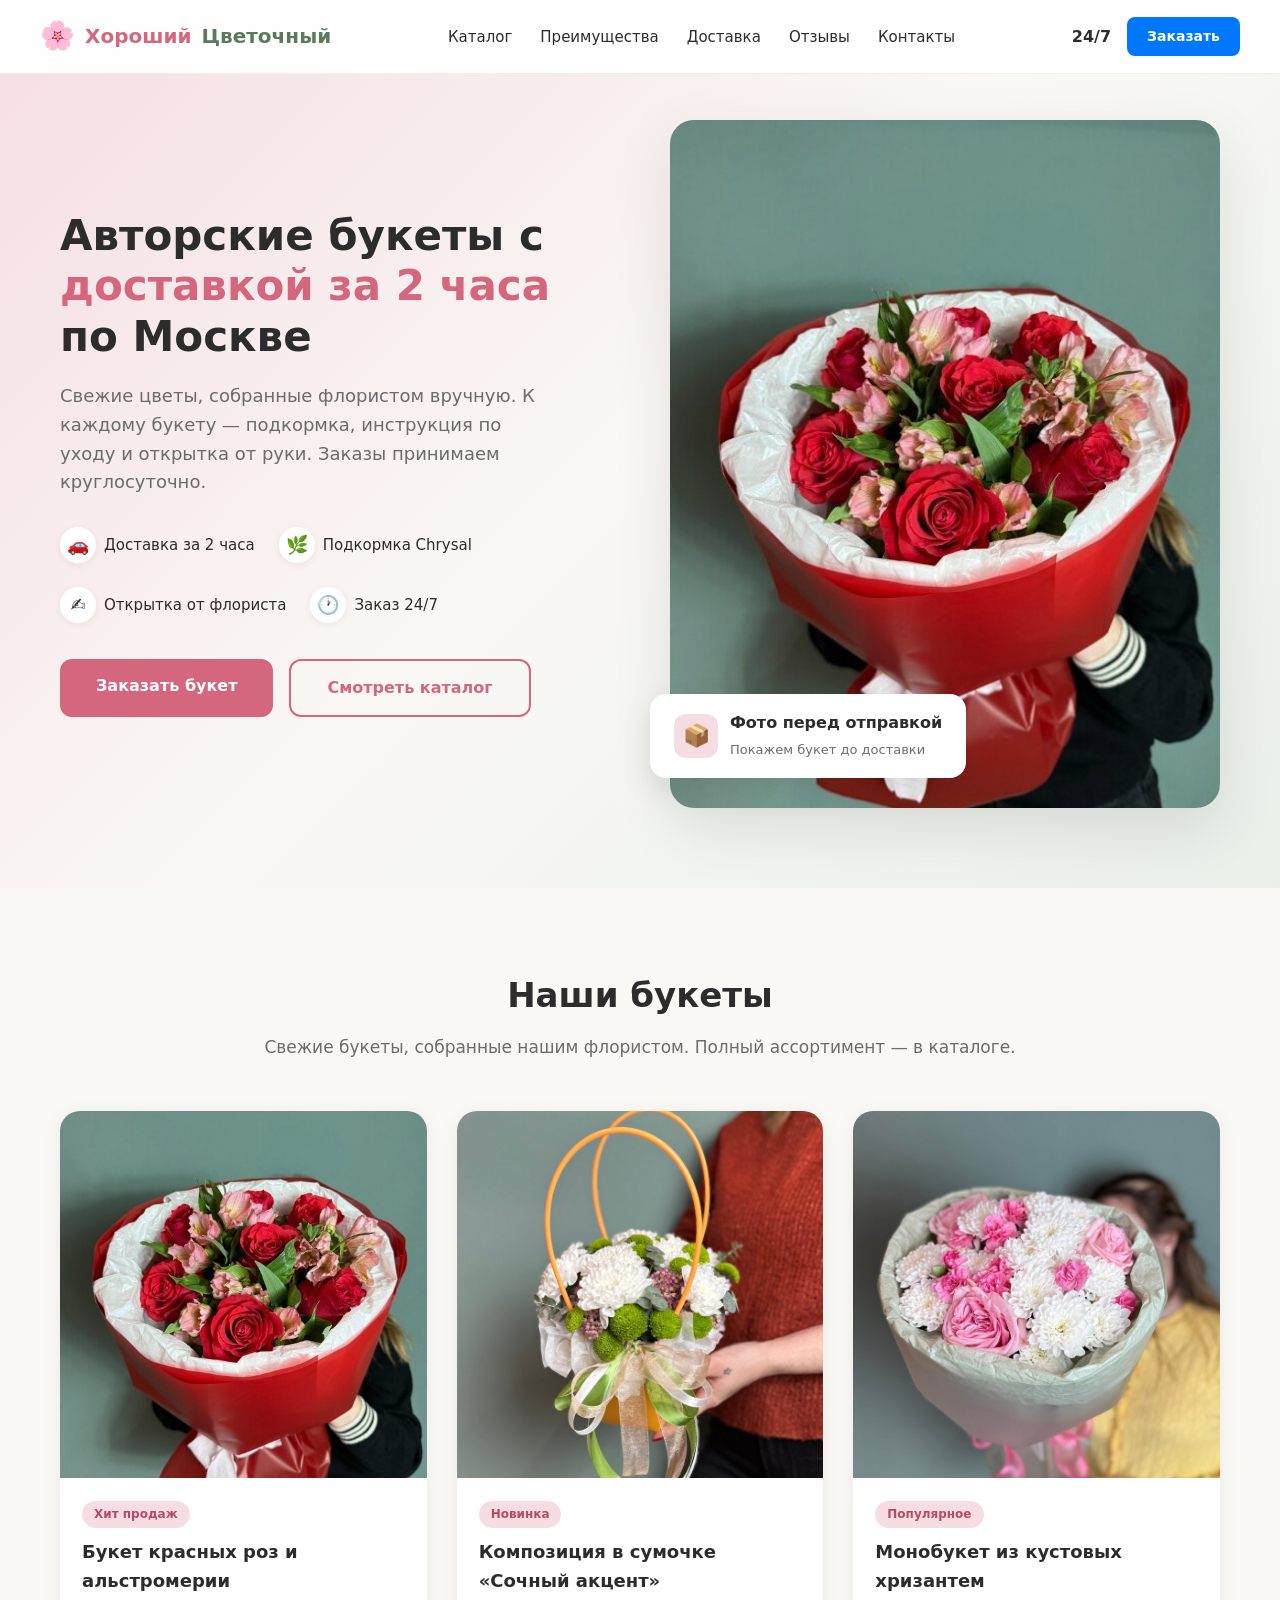
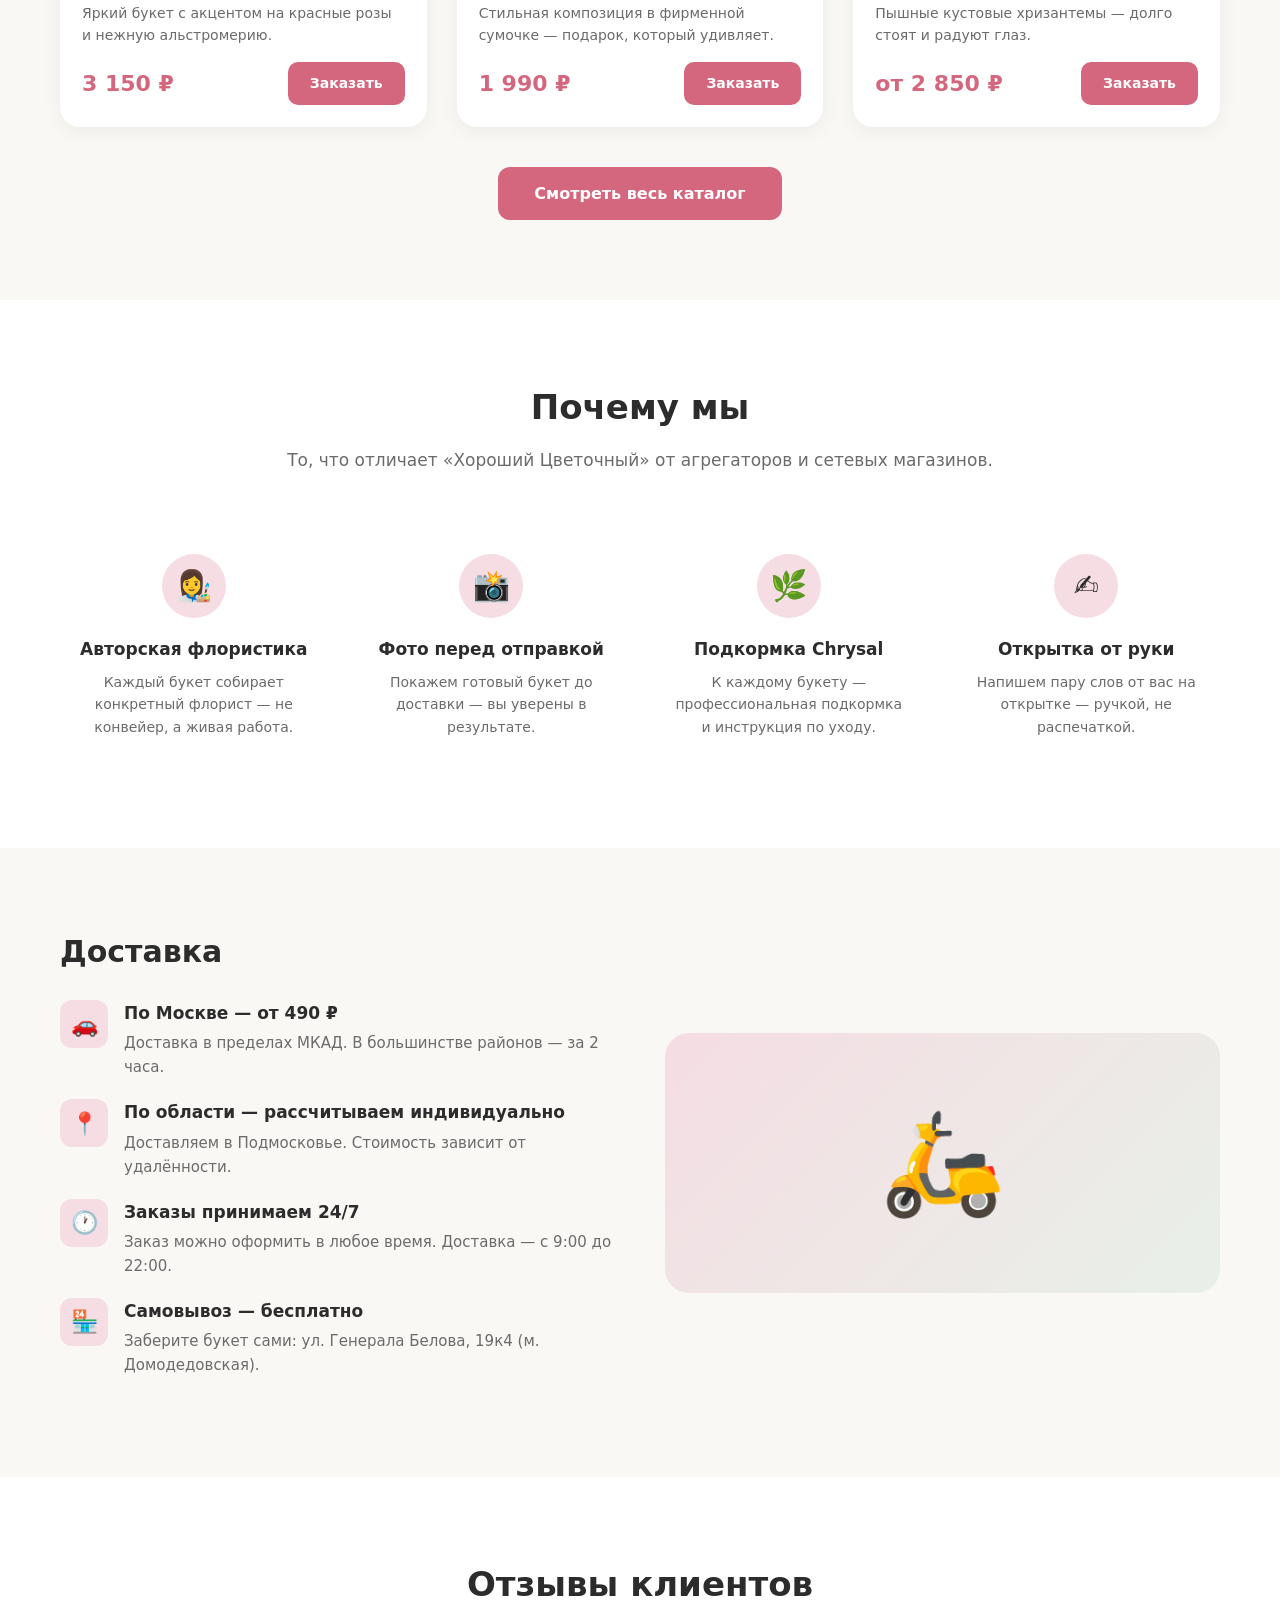
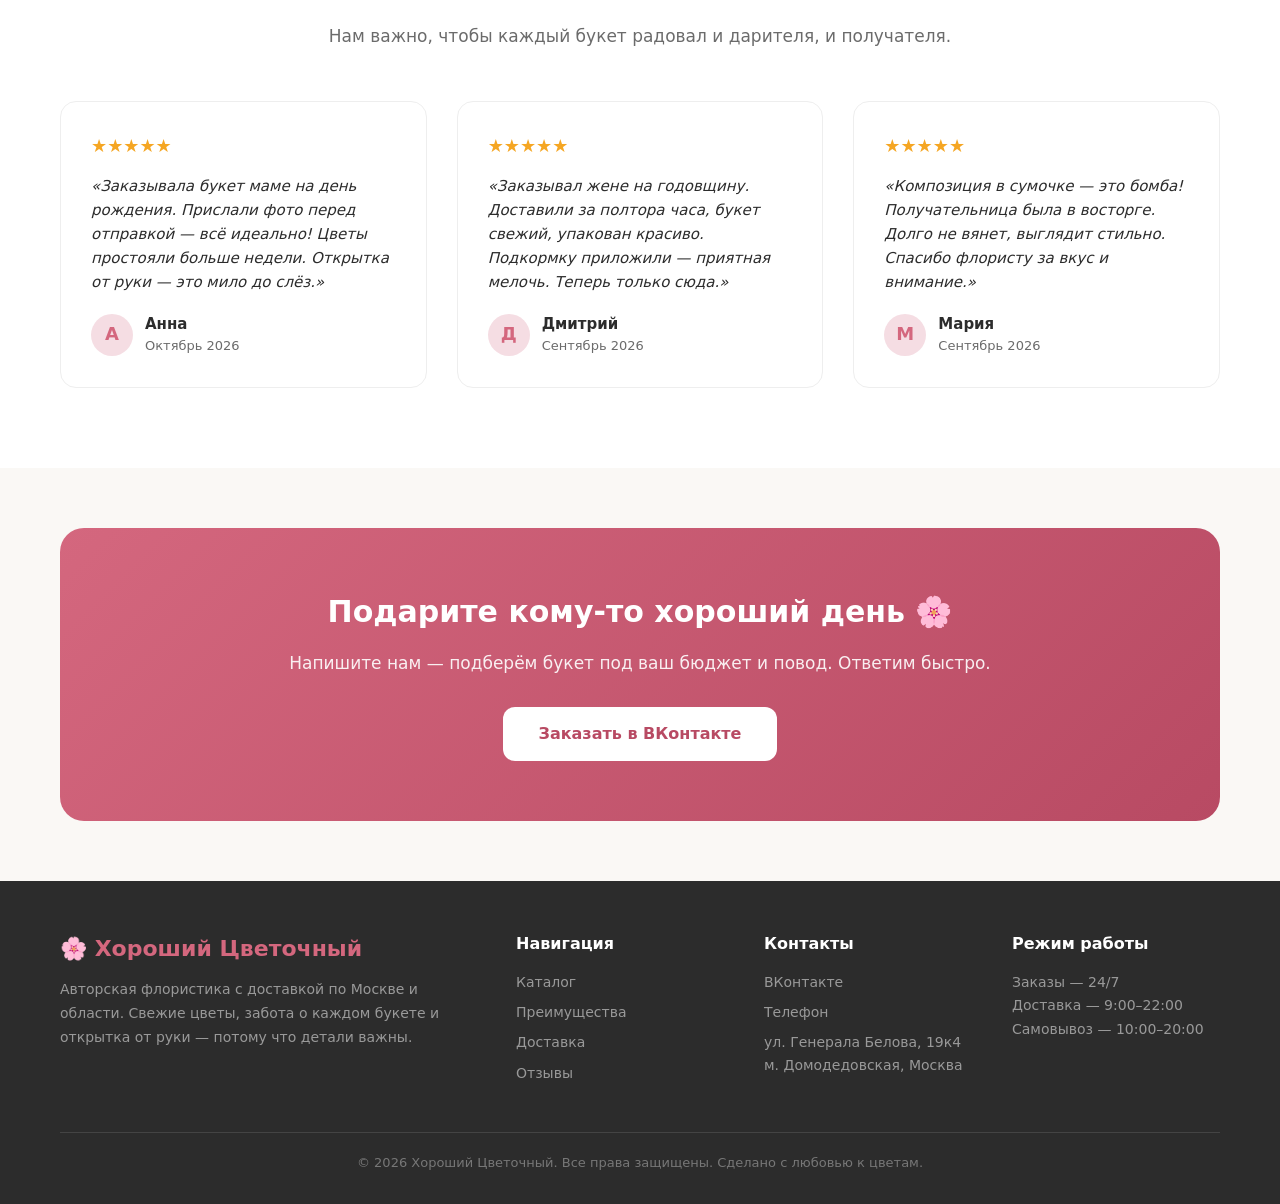
==== index.html @ 70727edd "Add files via upload" ====
<!DOCTYPE html>
<html lang="ru">
<head>
    <meta charset="UTF-8">
    <meta name="viewport" content="width=device-width, initial-scale=1.0">
    <title>Хороший Цветочный — доставка цветов по Москве</title>
    <meta name="description" content="Авторские букеты с доставкой за 2 часа по Москве. Свежие цветы, подкормка к каждому букету, открытка от флориста. Заказ 24/7.">
    <style>

        /* ===== RESET & BASE ===== */
        * { margin: 0; padding: 0; box-sizing: border-box; }
        html { scroll-behavior: smooth; }
        body {
            font-family: 'Segoe UI', system-ui, -apple-system, sans-serif;
            color: #2c2c2c;
            line-height: 1.6;
            background: #faf8f5;
        }
        img { max-width: 100%; display: block; }
        a { text-decoration: none; color: inherit; }
        ul { list-style: none; }

        /* ===== COLORS ===== */
        :root {
            --pink: #d4677e;
            --pink-dark: #b84a63;
            --pink-light: #f5dde3;
            --green: #5a7a5a;
            --cream: #faf8f5;
            --dark: #2c2c2c;
            --gray: #6b6b6b;
        }

        /* ===== CONTAINER ===== */
        .container {
            max-width: 1200px;
            margin: 0 auto;
            padding: 0 20px;
        }

        /* ===== HEADER ===== */
        header {
            position: fixed;
            top: 0; left: 0; right: 0;
            background: rgba(255,255,255,0.95);
            backdrop-filter: blur(10px);
            z-index: 100;
            border-bottom: 1px solid #eee;
            transition: box-shadow 0.3s;
        }
        header.scrolled { box-shadow: 0 2px 20px rgba(0,0,0,0.08); }
        .header-inner {
            display: flex;
            align-items: center;
            justify-content: space-between;
            padding: 14px 0;
        }
        .logo {
            display: flex;
            align-items: center;
            gap: 10px;
            font-size: 20px;
            font-weight: 700;
            color: var(--pink);
        }
        .logo span { color: var(--green); }
        .logo-icon { font-size: 28px; }
        nav ul {
            display: flex;
            gap: 28px;
        }
        nav a {
            font-size: 15px;
            color: var(--dark);
            transition: color 0.2s;
            position: relative;
        }
        nav a:hover { color: var(--pink); }
        nav a::after {
            content: '';
            position: absolute;
            bottom: -4px; left: 0;
            width: 0; height: 2px;
            background: var(--pink);
            transition: width 0.3s;
        }
        nav a:hover::after { width: 100%; }
        .header-contact {
            display: flex;
            align-items: center;
            gap: 16px;
        }
        .header-phone {
            font-size: 16px;
            font-weight: 600;
            color: var(--dark);
        }
        .btn-vk {
            background: #0077ff;
            color: #fff !important;
            padding: 8px 20px;
            border-radius: 8px;
            font-size: 14px;
            font-weight: 600;
            transition: background 0.2s;
        }
        .btn-vk:hover { background: #0066dd; }

        .burger {
            display: none;
            flex-direction: column;
            gap: 5px;
            cursor: pointer;
            background: none;
            border: none;
        }
        .burger span {
            width: 26px; height: 3px;
            background: var(--dark);
            border-radius: 3px;
            transition: 0.3s;
        }
        .burger.active span:nth-child(1) { transform: rotate(45deg) translate(6px,6px); }
        .burger.active span:nth-child(2) { opacity: 0; }
        .burger.active span:nth-child(3) { transform: rotate(-45deg) translate(6px,-6px); }

        /* ===== HERO ===== */
        .hero {
            padding: 120px 0 80px;
            background: linear-gradient(135deg, #f5dde3 0%, #faf8f5 50%, #e8f0e8 100%);
            position: relative;
            overflow: hidden;
        }
        .hero-grid {
            display: grid;
            grid-template-columns: 1fr 1fr;
            gap: 60px;
            align-items: center;
        }
        .hero-content h1 {
            font-size: 42px;
            line-height: 1.2;
            margin-bottom: 20px;
            color: var(--dark);
        }
        .hero-content h1 em {
            color: var(--pink);
            font-style: normal;
        }
        .hero-content p {
            font-size: 18px;
            color: var(--gray);
            margin-bottom: 30px;
            max-width: 480px;
        }
        .hero-features {
            display: flex;
            gap: 24px;
            margin-bottom: 36px;
            flex-wrap: wrap;
        }
        .hero-feature {
            display: flex;
            align-items: center;
            gap: 8px;
            font-size: 15px;
            color: var(--dark);
            font-weight: 500;
        }
        .hero-feature-icon {
            width: 36px; height: 36px;
            background: #fff;
            border-radius: 50%;
            display: flex;
            align-items: center;
            justify-content: center;
            font-size: 18px;
            box-shadow: 0 2px 8px rgba(0,0,0,0.06);
        }
        .hero-buttons {
            display: flex;
            gap: 16px;
            flex-wrap: wrap;
        }
        .btn-primary {
            background: var(--pink);
            color: #fff !important;
            padding: 14px 36px;
            border-radius: 12px;
            font-size: 16px;
            font-weight: 600;
            transition: all 0.3s;
            display: inline-block;
            border: none;
            cursor: pointer;
        }
        .btn-primary:hover {
            background: var(--pink-dark);
            transform: translateY(-2px);
            box-shadow: 0 6px 20px rgba(212,103,126,0.35);
        }
        .btn-secondary {
            background: transparent;
            color: var(--pink) !important;
            padding: 14px 36px;
            border-radius: 12px;
            font-size: 16px;
            font-weight: 600;
            border: 2px solid var(--pink);
            transition: all 0.3s;
            display: inline-block;
        }
        .btn-secondary:hover {
            background: var(--pink-light);
        }
        .hero-image {
            position: relative;
        }
        .hero-image-placeholder {
            width: 100%;
            aspect-ratio: 4/5;
            border-radius: 24px;
            background: linear-gradient(135deg, #f5dde3, #e8f0e8);
            display: flex;
            align-items: center;
            justify-content: center;
            font-size: 120px;
            box-shadow: 0 20px 60px rgba(0,0,0,0.1);
        }
        .hero-badge {
            position: absolute;
            bottom: 30px; left: -20px;
            background: #fff;
            padding: 16px 24px;
            border-radius: 16px;
            box-shadow: 0 10px 30px rgba(0,0,0,0.1);
            display: flex;
            align-items: center;
            gap: 12px;
        }
        .hero-badge-icon {
            width: 44px; height: 44px;
            background: var(--pink-light);
            border-radius: 12px;
            display: flex;
            align-items: center;
            justify-content: center;
            font-size: 22px;
        }
        .hero-badge-text strong {
            display: block;
            font-size: 16px;
            color: var(--dark);
        }
        .hero-badge-text span {
            font-size: 13px;
            color: var(--gray);
        }

        /* ===== SECTION TITLE ===== */
        .section-title {
            text-align: center;
            margin-bottom: 50px;
        }
        .section-title h2 {
            font-size: 34px;
            color: var(--dark);
            margin-bottom: 12px;
        }
        .section-title p {
            font-size: 17px;
            color: var(--gray);
        }

        /* ===== CATALOG ===== */
        .catalog {
            padding: 80px 0;
        }
        .catalog-grid {
            display: grid;
            grid-template-columns: repeat(3, 1fr);
            gap: 30px;
        }
        .product-card {
            background: #fff;
            border-radius: 20px;
            overflow: hidden;
            box-shadow: 0 4px 20px rgba(0,0,0,0.06);
            transition: all 0.3s;
        }
        .product-card:hover {
            transform: translateY(-6px);
            box-shadow: 0 12px 40px rgba(0,0,0,0.12);
        }
        .product-image {
            width: 100%;
            aspect-ratio: 1/1;
            background: linear-gradient(135deg, #f5dde3, #e8f0e8);
            display: flex;
            align-items: center;
            justify-content: center;
            font-size: 70px;
        }
        .product-info {
            padding: 22px;
        }
        .product-tag {
            display: inline-block;
            background: var(--pink-light);
            color: var(--pink-dark);
            font-size: 12px;
            font-weight: 600;
            padding: 4px 12px;
            border-radius: 20px;
            margin-bottom: 10px;
        }
        .product-name {
            font-size: 18px;
            font-weight: 600;
            margin-bottom: 6px;
            color: var(--dark);
        }
        .product-desc {
            font-size: 14px;
            color: var(--gray);
            margin-bottom: 16px;
        }
        .product-bottom {
            display: flex;
            align-items: center;
            justify-content: space-between;
        }
        .product-price {
            font-size: 22px;
            font-weight: 700;
            color: var(--pink);
        }
        .product-btn {
            background: var(--pink);
            color: #fff !important;
            padding: 10px 22px;
            border-radius: 10px;
            font-size: 14px;
            font-weight: 600;
            transition: background 0.2s;
        }
        .product-btn:hover { background: var(--pink-dark); }

        /* ===== ADVANTAGES ===== */
        .advantages {
            padding: 80px 0;
            background: #fff;
        }
        .adv-grid {
            display: grid;
            grid-template-columns: repeat(4, 1fr);
            gap: 30px;
        }
        .adv-card {
            text-align: center;
            padding: 30px 20px;
        }
        .adv-icon {
            width: 64px; height: 64px;
            margin: 0 auto 18px;
            background: var(--pink-light);
            border-radius: 50%;
            display: flex;
            align-items: center;
            justify-content: center;
            font-size: 30px;
        }
        .adv-card h3 {
            font-size: 17px;
            margin-bottom: 8px;
            color: var(--dark);
        }
        .adv-card p {
            font-size: 14px;
            color: var(--gray);
        }

        /* ===== DELIVERY ===== */
        .delivery {
            padding: 80px 0;
        }
        .delivery-grid {
            display: grid;
            grid-template-columns: 1fr 1fr;
            gap: 50px;
            align-items: center;
        }
        .delivery-info h2 {
            font-size: 30px;
            margin-bottom: 24px;
            color: var(--dark);
        }
        .delivery-item {
            display: flex;
            align-items: flex-start;
            gap: 16px;
            margin-bottom: 20px;
        }
        .delivery-item-icon {
            min-width: 48px; height: 48px;
            background: var(--pink-light);
            border-radius: 12px;
            display: flex;
            align-items: center;
            justify-content: center;
            font-size: 22px;
        }
        .delivery-item h4 {
            font-size: 17px;
            color: var(--dark);
            margin-bottom: 4px;
        }
        .delivery-item p {
            font-size: 15px;
            color: var(--gray);
        }
        .delivery-visual {
            background: linear-gradient(135deg, #f5dde3, #e8f0e8);
            border-radius: 24px;
            padding: 50px;
            text-align: center;
            font-size: 100px;
        }

        /* ===== REVIEWS ===== */
        .reviews {
            padding: 80px 0;
            background: #fff;
        }
        .reviews-grid {
            display: grid;
            grid-template-columns: repeat(3, 1fr);
            gap: 30px;
        }
        .review-card {
            padding: 30px;
            border: 1px solid #eee;
            border-radius: 16px;
        }
        .review-stars {
            color: #f5a623;
            font-size: 18px;
            margin-bottom: 14px;
        }
        .review-text {
            font-size: 15px;
            color: var(--dark);
            margin-bottom: 18px;
            font-style: italic;
        }
        .review-author {
            display: flex;
            align-items: center;
            gap: 12px;
        }
        .review-avatar {
            width: 42px; height: 42px;
            border-radius: 50%;
            background: var(--pink-light);
            display: flex;
            align-items: center;
            justify-content: center;
            font-size: 18px;
            font-weight: 600;
            color: var(--pink);
        }
        .review-name {
            font-size: 15px;
            font-weight: 600;
            color: var(--dark);
        }
        .review-date {
            font-size: 13px;
            color: var(--gray);
        }

        /* ===== CTA ===== */
        .cta {
            padding: 60px 0;
        }
        .cta-box {
            background: linear-gradient(135deg, var(--pink), var(--pink-dark));
            border-radius: 24px;
            padding: 60px 40px;
            text-align: center;
            color: #fff;
        }
        .cta-box h2 {
            font-size: 30px;
            margin-bottom: 14px;
        }
        .cta-box p {
            font-size: 17px;
            opacity: 0.9;
            margin-bottom: 30px;
        }
        .cta-box .btn-primary {
            background: #fff;
            color: var(--pink-dark) !important;
        }
        .cta-box .btn-primary:hover {
            background: #fff;
            opacity: 0.9;
            box-shadow: 0 6px 20px rgba(0,0,0,0.2);
        }

        /* ===== FOOTER ===== */
        footer {
            background: var(--dark);
            color: #ccc;
            padding: 50px 0 30px;
        }
        .footer-grid {
            display: grid;
            grid-template-columns: 2fr 1fr 1fr 1fr;
            gap: 40px;
            margin-bottom: 40px;
        }
        .footer-brand h3 {
            color: var(--pink);
            font-size: 22px;
            margin-bottom: 12px;
        }
        .footer-brand p {
            font-size: 14px;
            line-height: 1.7;
            color: #999;
        }
        .footer-col h4 {
            color: #fff;
            font-size: 16px;
            margin-bottom: 14px;
        }
        .footer-col a {
            display: block;
            font-size: 14px;
            color: #999;
            margin-bottom: 8px;
            transition: color 0.2s;
        }
        .footer-col a:hover { color: var(--pink); }
        .footer-bottom {
            border-top: 1px solid #444;
            padding-top: 20px;
            text-align: center;
            font-size: 13px;
            color: #777;
        }

        /* ===== RESPONSIVE ===== */
        @media (max-width: 900px) {
            nav ul, .header-phone { display: none; }
            .burger { display: flex; }
            .hero-grid { grid-template-columns: 1fr; gap: 40px; }
            .hero-content h1 { font-size: 30px; }
            .catalog-grid { grid-template-columns: repeat(2, 1fr); }
            .adv-grid { grid-template-columns: repeat(2, 1fr); }
            .delivery-grid { grid-template-columns: 1fr; }
            .reviews-grid { grid-template-columns: 1fr; }
            .footer-grid { grid-template-columns: 1fr 1fr; }
        }
        @media (max-width: 600px) {
            .hero { padding: 100px 0 60px; }
            .hero-content h1 { font-size: 26px; }
            .catalog-grid { grid-template-columns: 1fr; }
            .adv-grid { grid-template-columns: 1fr; }
            .footer-grid { grid-template-columns: 1fr; }
            .section-title h2 { font-size: 26px; }
            .cta-box { padding: 40px 24px; }
            .cta-box h2 { font-size: 24px; }
            .hero-badge { left: 0; bottom: 10px; padding: 12px 16px; }
        }
    
        /* ===== PRODUCT IMAGE WITH REAL PHOTO ===== */
        .product-image img {
            width: 100%;
            height: 100%;
            object-fit: cover;
            display: block;
        }
        .product-image {
            aspect-ratio: 1/1;
            overflow: hidden;
        }

        /* ===== CART & FORM STYLES (for catalog page) ===== */
        .cart-section {
            padding: 60px 0;
            background: #fff;
        }
        .cart-section h2 {
            font-size: 28px;
            margin-bottom: 24px;
            color: var(--dark);
        }
        .cart-item {
            display: flex;
            justify-content: space-between;
            align-items: center;
            padding: 14px 0;
            border-bottom: 1px solid #eee;
        }
        .cart-item-name { font-weight: 500; }
        .cart-item-price { color: var(--pink); font-weight: 600; }
        .remove-btn {
            background: none;
            border: none;
            color: #e74c3c;
            cursor: pointer;
            font-size: 20px;
            padding: 4px 10px;
            border-radius: 6px;
            transition: background 0.2s;
        }
        .remove-btn:hover { background: #fce4e4; }
        .cart-total {
            text-align: right;
            font-size: 20px;
            font-weight: 700;
            color: var(--dark);
            margin: 20px 0;
            padding: 16px;
            background: var(--cream);
            border-radius: 12px;
        }
        .order-form {
            max-width: 500px;
            margin-top: 30px;
        }
        .order-form h3 {
            font-size: 22px;
            margin-bottom: 20px;
            color: var(--dark);
        }
        .form-group {
            margin-bottom: 16px;
        }
        .form-group label {
            display: block;
            margin-bottom: 6px;
            font-weight: 500;
            color: var(--dark);
        }
        .form-group input, .form-group textarea {
            width: 100%;
            padding: 14px 16px;
            border: 1px solid #ddd;
            border-radius: 10px;
            font-size: 16px;
            font-family: inherit;
            transition: border-color 0.2s;
        }
        .form-group input:focus, .form-group textarea:focus {
            border-color: var(--pink);
            outline: none;
        }
        .form-submit {
            background: var(--pink);
            color: #fff !important;
            padding: 16px 40px;
            border-radius: 12px;
            font-size: 16px;
            font-weight: 600;
            border: none;
            cursor: pointer;
            transition: all 0.3s;
            width: 100%;
        }
        .form-submit:hover {
            background: var(--pink-dark);
            transform: translateY(-2px);
            box-shadow: 0 6px 20px rgba(212,103,126,0.35);
        }
        .form-submit:disabled {
            background: #ccc;
            cursor: not-allowed;
            transform: none;
            box-shadow: none;
        }
        .cart-empty {
            color: var(--gray);
            font-size: 16px;
            padding: 20px 0;
        }

    </style>
</head>
<body>

<!-- HEADER -->
<header id="header">
    <div class="container header-inner">
        <a href="index.html" class="logo">
            <span class="logo-icon">🌸</span>
            Хороший <span>Цветочный</span>
        </a>
        <nav>
            <ul>
                <li><a href="catalog.html">Каталог</a></li>
                <li><a href="index.html#advantages">Преимущества</a></li>
                <li><a href="index.html#delivery">Доставка</a></li>
                <li><a href="index.html#reviews">Отзывы</a></li>
                <li><a href="index.html#contacts">Контакты</a></li>
            </ul>
        </nav>
        <div class="header-contact">
            <a href="tel:+70000000000" class="header-phone">24/7</a>
            <a href="https://vk.ru/khoroshiy_svetochniy" target="_blank" class="btn-vk">Заказать</a>
            <button class="burger" id="burger">
                <span></span><span></span><span></span>
            </button>
        </div>
    </div>
</header>

<!-- HERO -->
<section class="hero">
    <div class="container hero-grid">
        <div class="hero-content">
            <h1>Авторские букеты с <em>доставкой за 2 часа</em> по Москве</h1>
            <p>Свежие цветы, собранные флористом вручную. К каждому букету — подкормка, инструкция по уходу и открытка от руки. Заказы принимаем круглосуточно.</p>
            <div class="hero-features">
                <div class="hero-feature">
                    <div class="hero-feature-icon">🚗</div>
                    Доставка за 2 часа
                </div>
                <div class="hero-feature">
                    <div class="hero-feature-icon">🌿</div>
                    Подкормка Chrysal
                </div>
                <div class="hero-feature">
                    <div class="hero-feature-icon">✍️</div>
                    Открытка от флориста
                </div>
                <div class="hero-feature">
                    <div class="hero-feature-icon">🕐</div>
                    Заказ 24/7
                </div>
            </div>
            <div class="hero-buttons">
                <a href="https://vk.ru/khoroshiy_svetochniy" target="_blank" class="btn-primary">Заказать букет</a>
                <a href="catalog.html" class="btn-secondary">Смотреть каталог</a>
            </div>
        </div>
        <div class="hero-image">
            <div class="hero-image-placeholder"><img src="img/bouquet1.jpg" alt="Букет цветов" style="width:100%;height:100%;object-fit:cover;border-radius:24px;"></div>
            <div class="hero-badge">
                <div class="hero-badge-icon">📦</div>
                <div class="hero-badge-text">
                    <strong>Фото перед отправкой</strong>
                    <span>Покажем букет до доставки</span>
                </div>
            </div>
        </div>
    </div>
</section>

<!-- CATALOG PREVIEW -->
<section class="catalog" id="catalog">
    <div class="container">
        <div class="section-title">
            <h2>Наши букеты</h2>
            <p>Свежие букеты, собранные нашим флористом. Полный ассортимент — в каталоге.</p>
        </div>
        <div class="catalog-grid">
            <div class="product-card">
                <div class="product-image"><img src="img/bouquet1.jpg" alt="Букет красных роз и альстромерии" loading="lazy"></div>
                <div class="product-info">
                    <div class="product-tag">Хит продаж</div>
                    <div class="product-name">Букет красных роз и альстромерии</div>
                    <div class="product-desc">Яркий букет с акцентом на красные розы и нежную альстромерию.</div>
                    <div class="product-bottom">
                        <div class="product-price">3 150 ₽</div>
                        <a href="catalog.html" class="product-btn">Заказать</a>
                    </div>
                </div>
            </div>
            <div class="product-card">
                <div class="product-image"><img src="img/bouquet2.jpg" alt="Композиция в сумочке «Сочный акцент»" loading="lazy"></div>
                <div class="product-info">
                    <div class="product-tag">Новинка</div>
                    <div class="product-name">Композиция в сумочке «Сочный акцент»</div>
                    <div class="product-desc">Стильная композиция в фирменной сумочке — подарок, который удивляет.</div>
                    <div class="product-bottom">
                        <div class="product-price">1 990 ₽</div>
                        <a href="catalog.html" class="product-btn">Заказать</a>
                    </div>
                </div>
            </div>
            <div class="product-card">
                <div class="product-image"><img src="img/bouquet5.jpg" alt="Монобукет из кустовых хризантем" loading="lazy"></div>
                <div class="product-info">
                    <div class="product-tag">Популярное</div>
                    <div class="product-name">Монобукет из кустовых хризантем</div>
                    <div class="product-desc">Пышные кустовые хризантемы — долго стоят и радуют глаз.</div>
                    <div class="product-bottom">
                        <div class="product-price">от 2 850 ₽</div>
                        <a href="catalog.html" class="product-btn">Заказать</a>
                    </div>
                </div>
            </div>
        </div>
        <div style="text-align:center;margin-top:40px;">
            <a href="catalog.html" class="btn-primary">Смотреть весь каталог</a>
        </div>
    </div>
</section>

<!-- ADVANTAGES -->
<section class="advantages" id="advantages">
    <div class="container">
        <div class="section-title">
            <h2>Почему мы</h2>
            <p>То, что отличает «Хороший Цветочный» от агрегаторов и сетевых магазинов.</p>
        </div>
        <div class="adv-grid">
            <div class="adv-card">
                <div class="adv-icon">👩‍🎨</div>
                <h3>Авторская флористика</h3>
                <p>Каждый букет собирает конкретный флорист — не конвейер, а живая работа.</p>
            </div>
            <div class="adv-card">
                <div class="adv-icon">📸</div>
                <h3>Фото перед отправкой</h3>
                <p>Покажем готовый букет до доставки — вы уверены в результате.</p>
            </div>
            <div class="adv-card">
                <div class="adv-icon">🌿</div>
                <h3>Подкормка Chrysal</h3>
                <p>К каждому букету — профессиональная подкормка и инструкция по уходу.</p>
            </div>
            <div class="adv-card">
                <div class="adv-icon">✍️</div>
                <h3>Открытка от руки</h3>
                <p>Напишем пару слов от вас на открытке — ручкой, не распечаткой.</p>
            </div>
        </div>
    </div>
</section>

<!-- DELIVERY -->
<section class="delivery" id="delivery">
    <div class="container">
        <div class="delivery-grid">
            <div class="delivery-info">
                <h2>Доставка</h2>
                <div class="delivery-item">
                    <div class="delivery-item-icon">🚗</div>
                    <div>
                        <h4>По Москве — от 490 ₽</h4>
                        <p>Доставка в пределах МКАД. В большинстве районов — за 2 часа.</p>
                    </div>
                </div>
                <div class="delivery-item">
                    <div class="delivery-item-icon">📍</div>
                    <div>
                        <h4>По области — рассчитываем индивидуально</h4>
                        <p>Доставляем в Подмосковье. Стоимость зависит от удалённости.</p>
                    </div>
                </div>
                <div class="delivery-item">
                    <div class="delivery-item-icon">🕐</div>
                    <div>
                        <h4>Заказы принимаем 24/7</h4>
                        <p>Заказ можно оформить в любое время. Доставка — с 9:00 до 22:00.</p>
                    </div>
                </div>
                <div class="delivery-item">
                    <div class="delivery-item-icon">🏪</div>
                    <div>
                        <h4>Самовывоз — бесплатно</h4>
                        <p>Заберите букет сами: ул. Генерала Белова, 19к4 (м. Домодедовская).</p>
                    </div>
                </div>
            </div>
            <div class="delivery-visual">🛵</div>
        </div>
    </div>
</section>

<!-- REVIEWS -->
<section class="reviews" id="reviews">
    <div class="container">
        <div class="section-title">
            <h2>Отзывы клиентов</h2>
            <p>Нам важно, чтобы каждый букет радовал и дарителя, и получателя.</p>
        </div>
        <div class="reviews-grid">
            <div class="review-card">
                <div class="review-stars">★★★★★</div>
                <div class="review-text">«Заказывала букет маме на день рождения. Прислали фото перед отправкой — всё идеально! Цветы простояли больше недели. Открытка от руки — это мило до слёз.»</div>
                <div class="review-author">
                    <div class="review-avatar">А</div>
                    <div>
                        <div class="review-name">Анна</div>
                        <div class="review-date">Октябрь 2026</div>
                    </div>
                </div>
            </div>
            <div class="review-card">
                <div class="review-stars">★★★★★</div>
                <div class="review-text">«Заказывал жене на годовщину. Доставили за полтора часа, букет свежий, упакован красиво. Подкормку приложили — приятная мелочь. Теперь только сюда.»</div>
                <div class="review-author">
                    <div class="review-avatar">Д</div>
                    <div>
                        <div class="review-name">Дмитрий</div>
                        <div class="review-date">Сентябрь 2026</div>
                    </div>
                </div>
            </div>
            <div class="review-card">
                <div class="review-stars">★★★★★</div>
                <div class="review-text">«Композиция в сумочке — это бомба! Получательница была в восторге. Долго не вянет, выглядит стильно. Спасибо флористу за вкус и внимание.»</div>
                <div class="review-author">
                    <div class="review-avatar">М</div>
                    <div>
                        <div class="review-name">Мария</div>
                        <div class="review-date">Сентябрь 2026</div>
                    </div>
                </div>
            </div>
        </div>
    </div>
</section>

<!-- CTA -->
<section class="cta">
    <div class="container">
        <div class="cta-box">
            <h2>Подарите кому-то хороший день 🌸</h2>
            <p>Напишите нам — подберём букет под ваш бюджет и повод. Ответим быстро.</p>
            <a href="https://vk.ru/khoroshiy_svetochniy" target="_blank" class="btn-primary">Заказать в ВКонтакте</a>
        </div>
    </div>
</section>

<!-- FOOTER -->
<footer id="contacts">
    <div class="container">
        <div class="footer-grid">
            <div class="footer-brand">
                <h3>🌸 Хороший Цветочный</h3>
                <p>Авторская флористика с доставкой по Москве и области. Свежие цветы, забота о каждом букете и открытка от руки — потому что детали важны.</p>
            </div>
            <div class="footer-col">
                <h4>Навигация</h4>
                <a href="catalog.html">Каталог</a>
                <a href="#advantages">Преимущества</a>
                <a href="#delivery">Доставка</a>
                <a href="#reviews">Отзывы</a>
            </div>
            <div class="footer-col">
                <h4>Контакты</h4>
                <a href="https://vk.ru/khoroshiy_svetochniy" target="_blank">ВКонтакте</a>
                <a href="tel:+70000000000">Телефон</a>
                <p style="font-size:14px;color:#999;margin-top:8px;">ул. Генерала Белова, 19к4<br>м. Домодедовская, Москва</p>
            </div>
            <div class="footer-col">
                <h4>Режим работы</h4>
                <p style="font-size:14px;color:#999;line-height:1.7;">Заказы — 24/7<br>Доставка — 9:00–22:00<br>Самовывоз — 10:00–20:00</p>
            </div>
        </div>
        <div class="footer-bottom">
            © 2026 Хороший Цветочный. Все права защищены. Сделано с любовью к цветам.
        </div>
    </div>
</footer>

<script>
    const header = document.getElementById('header');
    window.addEventListener('scroll', () => {
        header.classList.toggle('scrolled', window.scrollY > 20);
    });

    const burger = document.getElementById('burger');
    const nav = document.querySelector('nav ul');
    burger.addEventListener('click', () => {
        burger.classList.toggle('active');
        if (nav.style.display === 'flex') {
            nav.style.display = '';
        } else {
            nav.style.display = 'flex';
            nav.style.flexDirection = 'column';
            nav.style.position = 'absolute';
            nav.style.top = '60px';
            nav.style.right = '20px';
            nav.style.background = '#fff';
            nav.style.padding = '20px';
            nav.style.borderRadius = '12px';
            nav.style.boxShadow = '0 10px 40px rgba(0,0,0,0.1)';
        }
    });
    nav.addEventListener('click', (e) => {
        if (e.target.tagName === 'A') {
            burger.classList.remove('active');
            nav.style.display = '';
        }
    });
</script>

</body>
</html>
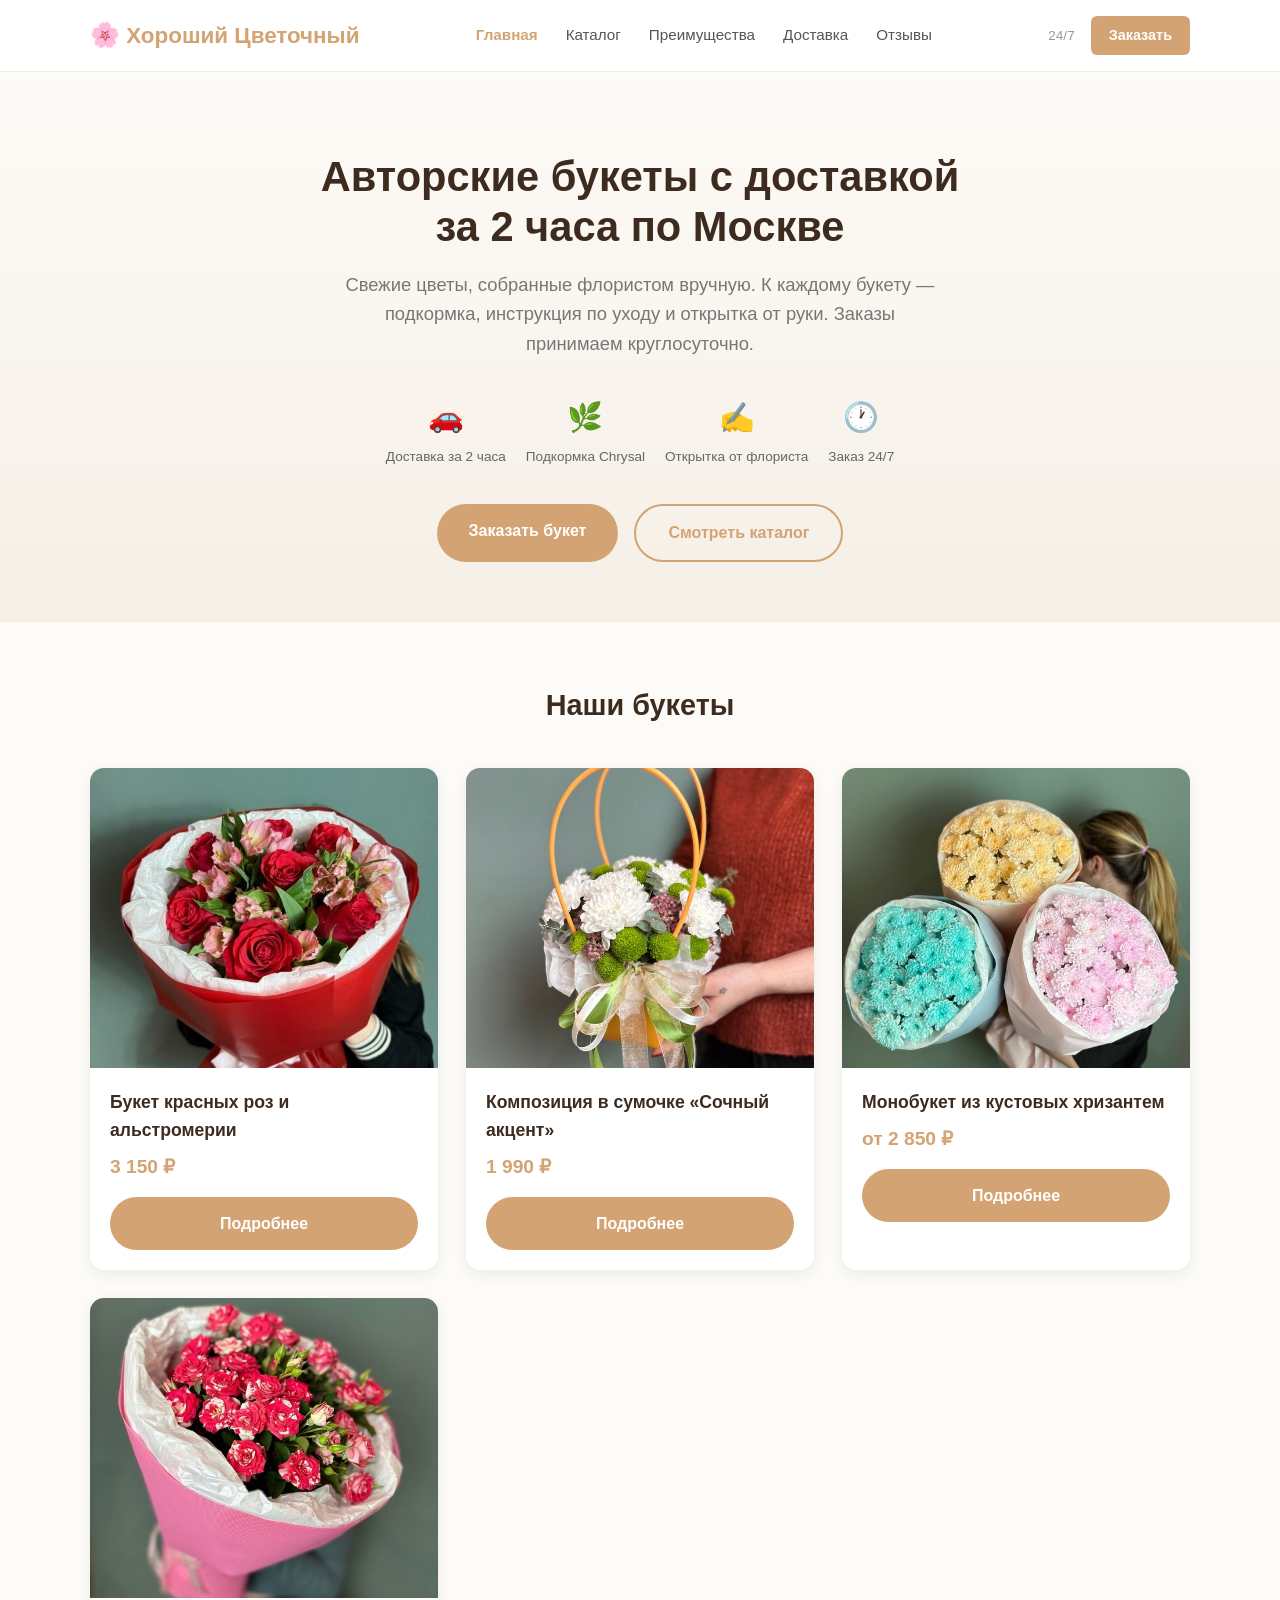
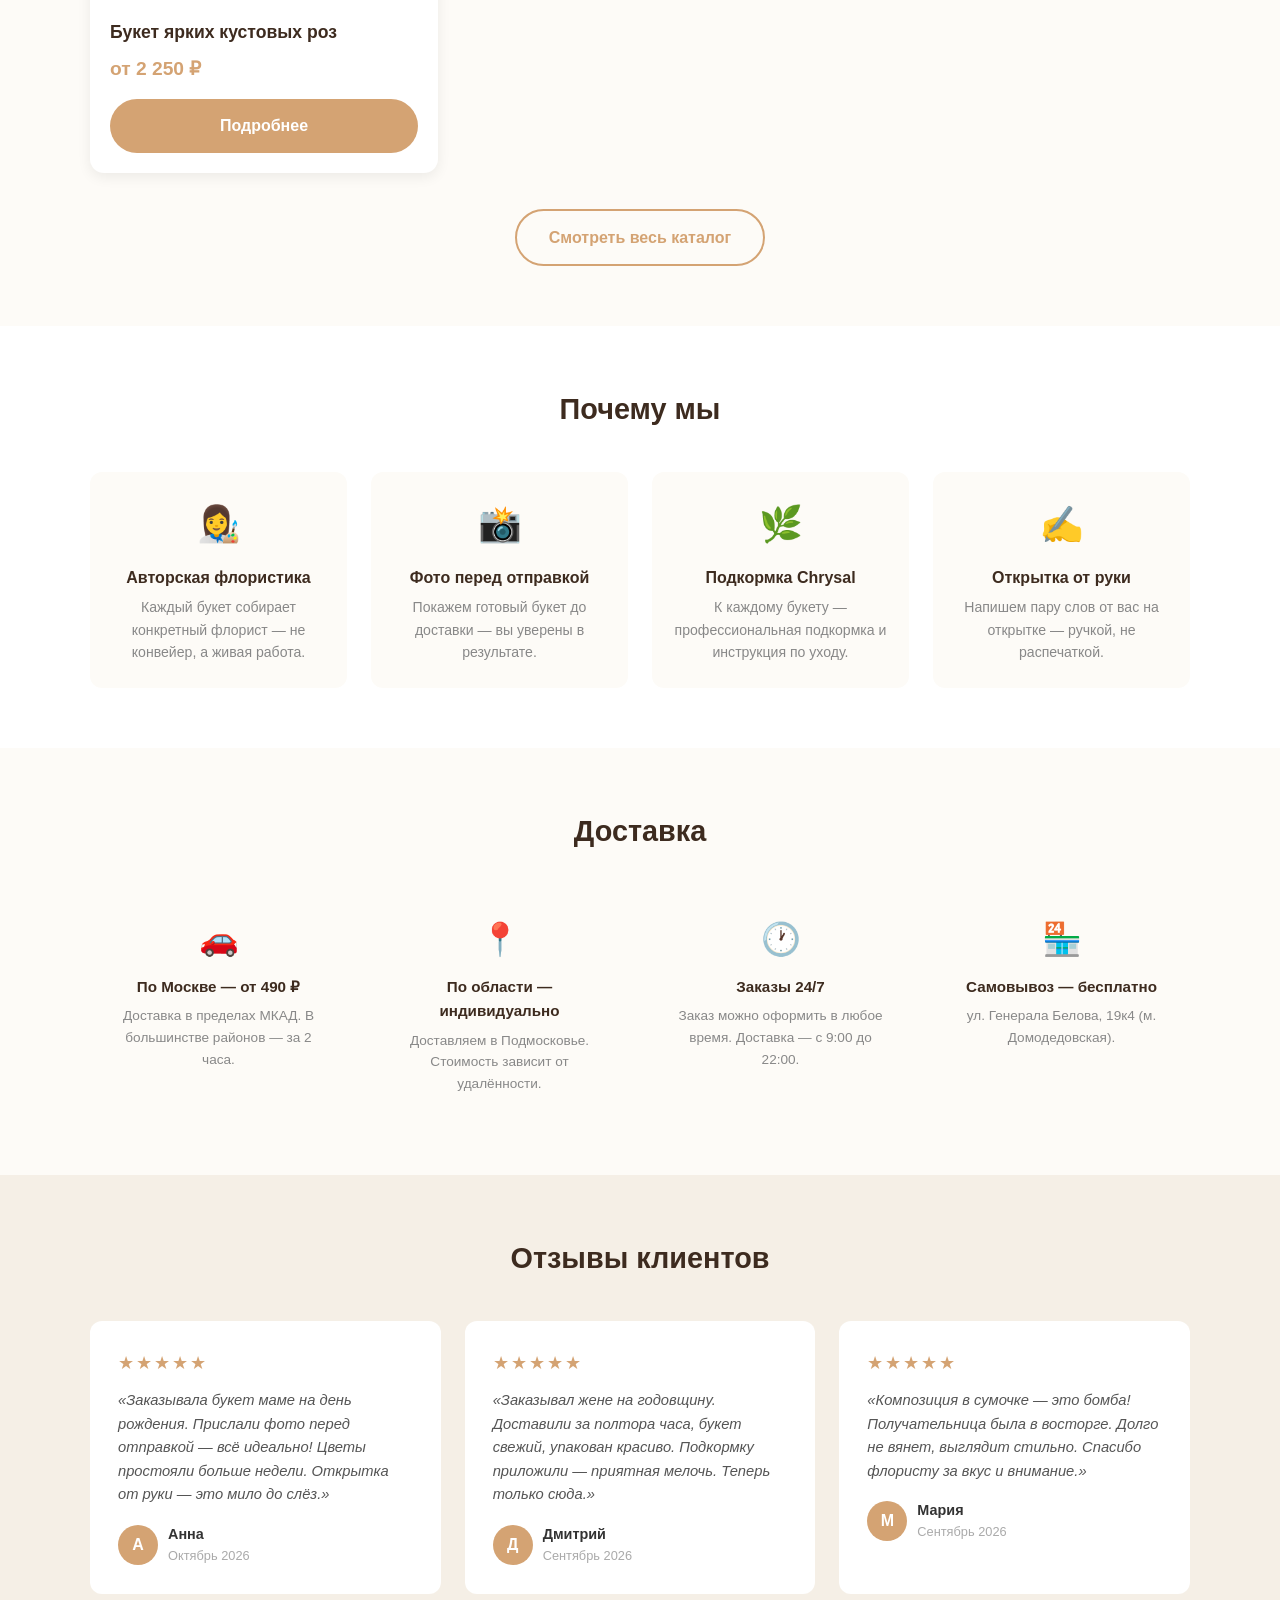
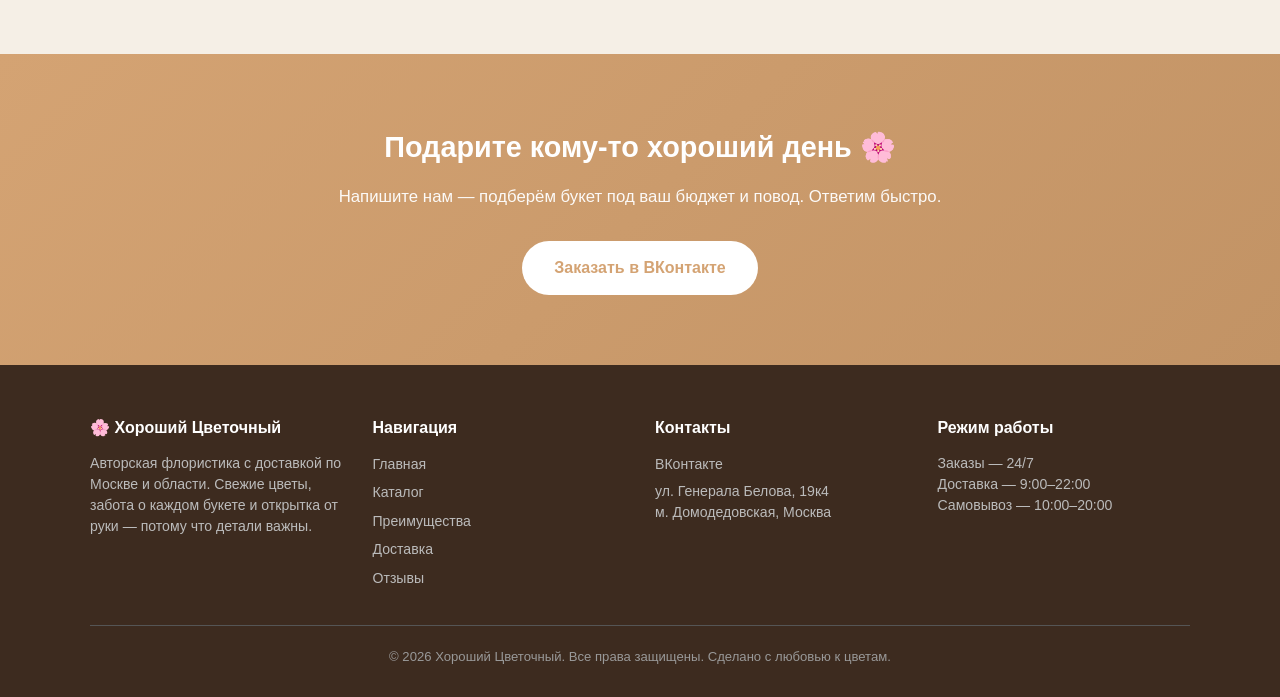
==== commit 639eef7d: "Add files via upload" ====
--- a/index.html
+++ b/index.html
@@ -1,1007 +1,186 @@
 <!DOCTYPE html>
 <html lang="ru">
 <head>
-    <meta charset="UTF-8">
-    <meta name="viewport" content="width=device-width, initial-scale=1.0">
-    <title>Хороший Цветочный — доставка цветов по Москве</title>
-    <meta name="description" content="Авторские букеты с доставкой за 2 часа по Москве. Свежие цветы, подкормка к каждому букету, открытка от флориста. Заказ 24/7.">
-    <style>
-
-        /* ===== RESET & BASE ===== */
-        * { margin: 0; padding: 0; box-sizing: border-box; }
-        html { scroll-behavior: smooth; }
-        body {
-            font-family: 'Segoe UI', system-ui, -apple-system, sans-serif;
-            color: #2c2c2c;
-            line-height: 1.6;
-            background: #faf8f5;
-        }
-        img { max-width: 100%; display: block; }
-        a { text-decoration: none; color: inherit; }
-        ul { list-style: none; }
-
-        /* ===== COLORS ===== */
-        :root {
-            --pink: #d4677e;
-            --pink-dark: #b84a63;
-            --pink-light: #f5dde3;
-            --green: #5a7a5a;
-            --cream: #faf8f5;
-            --dark: #2c2c2c;
-            --gray: #6b6b6b;
-        }
-
-        /* ===== CONTAINER ===== */
-        .container {
-            max-width: 1200px;
-            margin: 0 auto;
-            padding: 0 20px;
-        }
-
-        /* ===== HEADER ===== */
-        header {
-            position: fixed;
-            top: 0; left: 0; right: 0;
-            background: rgba(255,255,255,0.95);
-            backdrop-filter: blur(10px);
-            z-index: 100;
-            border-bottom: 1px solid #eee;
-            transition: box-shadow 0.3s;
-        }
-        header.scrolled { box-shadow: 0 2px 20px rgba(0,0,0,0.08); }
-        .header-inner {
-            display: flex;
-            align-items: center;
-            justify-content: space-between;
-            padding: 14px 0;
-        }
-        .logo {
-            display: flex;
-            align-items: center;
-            gap: 10px;
-            font-size: 20px;
-            font-weight: 700;
-            color: var(--pink);
-        }
-        .logo span { color: var(--green); }
-        .logo-icon { font-size: 28px; }
-        nav ul {
-            display: flex;
-            gap: 28px;
-        }
-        nav a {
-            font-size: 15px;
-            color: var(--dark);
-            transition: color 0.2s;
-            position: relative;
-        }
-        nav a:hover { color: var(--pink); }
-        nav a::after {
-            content: '';
-            position: absolute;
-            bottom: -4px; left: 0;
-            width: 0; height: 2px;
-            background: var(--pink);
-            transition: width 0.3s;
-        }
-        nav a:hover::after { width: 100%; }
-        .header-contact {
-            display: flex;
-            align-items: center;
-            gap: 16px;
-        }
-        .header-phone {
-            font-size: 16px;
-            font-weight: 600;
-            color: var(--dark);
-        }
-        .btn-vk {
-            background: #0077ff;
-            color: #fff !important;
-            padding: 8px 20px;
-            border-radius: 8px;
-            font-size: 14px;
-            font-weight: 600;
-            transition: background 0.2s;
-        }
-        .btn-vk:hover { background: #0066dd; }
-
-        .burger {
-            display: none;
-            flex-direction: column;
-            gap: 5px;
-            cursor: pointer;
-            background: none;
-            border: none;
-        }
-        .burger span {
-            width: 26px; height: 3px;
-            background: var(--dark);
-            border-radius: 3px;
-            transition: 0.3s;
-        }
-        .burger.active span:nth-child(1) { transform: rotate(45deg) translate(6px,6px); }
-        .burger.active span:nth-child(2) { opacity: 0; }
-        .burger.active span:nth-child(3) { transform: rotate(-45deg) translate(6px,-6px); }
-
-        /* ===== HERO ===== */
-        .hero {
-            padding: 120px 0 80px;
-            background: linear-gradient(135deg, #f5dde3 0%, #faf8f5 50%, #e8f0e8 100%);
-            position: relative;
-            overflow: hidden;
-        }
-        .hero-grid {
-            display: grid;
-            grid-template-columns: 1fr 1fr;
-            gap: 60px;
-            align-items: center;
-        }
-        .hero-content h1 {
-            font-size: 42px;
-            line-height: 1.2;
-            margin-bottom: 20px;
-            color: var(--dark);
-        }
-        .hero-content h1 em {
-            color: var(--pink);
-            font-style: normal;
-        }
-        .hero-content p {
-            font-size: 18px;
-            color: var(--gray);
-            margin-bottom: 30px;
-            max-width: 480px;
-        }
-        .hero-features {
-            display: flex;
-            gap: 24px;
-            margin-bottom: 36px;
-            flex-wrap: wrap;
-        }
-        .hero-feature {
-            display: flex;
-            align-items: center;
-            gap: 8px;
-            font-size: 15px;
-            color: var(--dark);
-            font-weight: 500;
-        }
-        .hero-feature-icon {
-            width: 36px; height: 36px;
-            background: #fff;
-            border-radius: 50%;
-            display: flex;
-            align-items: center;
-            justify-content: center;
-            font-size: 18px;
-            box-shadow: 0 2px 8px rgba(0,0,0,0.06);
-        }
-        .hero-buttons {
-            display: flex;
-            gap: 16px;
-            flex-wrap: wrap;
-        }
-        .btn-primary {
-            background: var(--pink);
-            color: #fff !important;
-            padding: 14px 36px;
-            border-radius: 12px;
-            font-size: 16px;
-            font-weight: 600;
-            transition: all 0.3s;
-            display: inline-block;
-            border: none;
-            cursor: pointer;
-        }
-        .btn-primary:hover {
-            background: var(--pink-dark);
-            transform: translateY(-2px);
-            box-shadow: 0 6px 20px rgba(212,103,126,0.35);
-        }
-        .btn-secondary {
-            background: transparent;
-            color: var(--pink) !important;
-            padding: 14px 36px;
-            border-radius: 12px;
-            font-size: 16px;
-            font-weight: 600;
-            border: 2px solid var(--pink);
-            transition: all 0.3s;
-            display: inline-block;
-        }
-        .btn-secondary:hover {
-            background: var(--pink-light);
-        }
-        .hero-image {
-            position: relative;
-        }
-        .hero-image-placeholder {
-            width: 100%;
-            aspect-ratio: 4/5;
-            border-radius: 24px;
-            background: linear-gradient(135deg, #f5dde3, #e8f0e8);
-            display: flex;
-            align-items: center;
-            justify-content: center;
-            font-size: 120px;
-            box-shadow: 0 20px 60px rgba(0,0,0,0.1);
-        }
-        .hero-badge {
-            position: absolute;
-            bottom: 30px; left: -20px;
-            background: #fff;
-            padding: 16px 24px;
-            border-radius: 16px;
-            box-shadow: 0 10px 30px rgba(0,0,0,0.1);
-            display: flex;
-            align-items: center;
-            gap: 12px;
-        }
-        .hero-badge-icon {
-            width: 44px; height: 44px;
-            background: var(--pink-light);
-            border-radius: 12px;
-            display: flex;
-            align-items: center;
-            justify-content: center;
-            font-size: 22px;
-        }
-        .hero-badge-text strong {
-            display: block;
-            font-size: 16px;
-            color: var(--dark);
-        }
-        .hero-badge-text span {
-            font-size: 13px;
-            color: var(--gray);
-        }
-
-        /* ===== SECTION TITLE ===== */
-        .section-title {
-            text-align: center;
-            margin-bottom: 50px;
-        }
-        .section-title h2 {
-            font-size: 34px;
-            color: var(--dark);
-            margin-bottom: 12px;
-        }
-        .section-title p {
-            font-size: 17px;
-            color: var(--gray);
-        }
-
-        /* ===== CATALOG ===== */
-        .catalog {
-            padding: 80px 0;
-        }
-        .catalog-grid {
-            display: grid;
-            grid-template-columns: repeat(3, 1fr);
-            gap: 30px;
-        }
-        .product-card {
-            background: #fff;
-            border-radius: 20px;
-            overflow: hidden;
-            box-shadow: 0 4px 20px rgba(0,0,0,0.06);
-            transition: all 0.3s;
-        }
-        .product-card:hover {
-            transform: translateY(-6px);
-            box-shadow: 0 12px 40px rgba(0,0,0,0.12);
-        }
-        .product-image {
-            width: 100%;
-            aspect-ratio: 1/1;
-            background: linear-gradient(135deg, #f5dde3, #e8f0e8);
-            display: flex;
-            align-items: center;
-            justify-content: center;
-            font-size: 70px;
-        }
-        .product-info {
-            padding: 22px;
-        }
-        .product-tag {
-            display: inline-block;
-            background: var(--pink-light);
-            color: var(--pink-dark);
-            font-size: 12px;
-            font-weight: 600;
-            padding: 4px 12px;
-            border-radius: 20px;
-            margin-bottom: 10px;
-        }
-        .product-name {
-            font-size: 18px;
-            font-weight: 600;
-            margin-bottom: 6px;
-            color: var(--dark);
-        }
-        .product-desc {
-            font-size: 14px;
-            color: var(--gray);
-            margin-bottom: 16px;
-        }
-        .product-bottom {
-            display: flex;
-            align-items: center;
-            justify-content: space-between;
-        }
-        .product-price {
-            font-size: 22px;
-            font-weight: 700;
-            color: var(--pink);
-        }
-        .product-btn {
-            background: var(--pink);
-            color: #fff !important;
-            padding: 10px 22px;
-            border-radius: 10px;
-            font-size: 14px;
-            font-weight: 600;
-            transition: background 0.2s;
-        }
-        .product-btn:hover { background: var(--pink-dark); }
-
-        /* ===== ADVANTAGES ===== */
-        .advantages {
-            padding: 80px 0;
-            background: #fff;
-        }
-        .adv-grid {
-            display: grid;
-            grid-template-columns: repeat(4, 1fr);
-            gap: 30px;
-        }
-        .adv-card {
-            text-align: center;
-            padding: 30px 20px;
-        }
-        .adv-icon {
-            width: 64px; height: 64px;
-            margin: 0 auto 18px;
-            background: var(--pink-light);
-            border-radius: 50%;
-            display: flex;
-            align-items: center;
-            justify-content: center;
-            font-size: 30px;
-        }
-        .adv-card h3 {
-            font-size: 17px;
-            margin-bottom: 8px;
-            color: var(--dark);
-        }
-        .adv-card p {
-            font-size: 14px;
-            color: var(--gray);
-        }
-
-        /* ===== DELIVERY ===== */
-        .delivery {
-            padding: 80px 0;
-        }
-        .delivery-grid {
-            display: grid;
-            grid-template-columns: 1fr 1fr;
-            gap: 50px;
-            align-items: center;
-        }
-        .delivery-info h2 {
-            font-size: 30px;
-            margin-bottom: 24px;
-            color: var(--dark);
-        }
-        .delivery-item {
-            display: flex;
-            align-items: flex-start;
-            gap: 16px;
-            margin-bottom: 20px;
-        }
-        .delivery-item-icon {
-            min-width: 48px; height: 48px;
-            background: var(--pink-light);
-            border-radius: 12px;
-            display: flex;
-            align-items: center;
-            justify-content: center;
-            font-size: 22px;
-        }
-        .delivery-item h4 {
-            font-size: 17px;
-            color: var(--dark);
-            margin-bottom: 4px;
-        }
-        .delivery-item p {
-            font-size: 15px;
-            color: var(--gray);
-        }
-        .delivery-visual {
-            background: linear-gradient(135deg, #f5dde3, #e8f0e8);
-            border-radius: 24px;
-            padding: 50px;
-            text-align: center;
-            font-size: 100px;
-        }
-
-        /* ===== REVIEWS ===== */
-        .reviews {
-            padding: 80px 0;
-            background: #fff;
-        }
-        .reviews-grid {
-            display: grid;
-            grid-template-columns: repeat(3, 1fr);
-            gap: 30px;
-        }
-        .review-card {
-            padding: 30px;
-            border: 1px solid #eee;
-            border-radius: 16px;
-        }
-        .review-stars {
-            color: #f5a623;
-            font-size: 18px;
-            margin-bottom: 14px;
-        }
-        .review-text {
-            font-size: 15px;
-            color: var(--dark);
-            margin-bottom: 18px;
-            font-style: italic;
-        }
-        .review-author {
-            display: flex;
-            align-items: center;
-            gap: 12px;
-        }
-        .review-avatar {
-            width: 42px; height: 42px;
-            border-radius: 50%;
-            background: var(--pink-light);
-            display: flex;
-            align-items: center;
-            justify-content: center;
-            font-size: 18px;
-            font-weight: 600;
-            color: var(--pink);
-        }
-        .review-name {
-            font-size: 15px;
-            font-weight: 600;
-            color: var(--dark);
-        }
-        .review-date {
-            font-size: 13px;
-            color: var(--gray);
-        }
-
-        /* ===== CTA ===== */
-        .cta {
-            padding: 60px 0;
-        }
-        .cta-box {
-            background: linear-gradient(135deg, var(--pink), var(--pink-dark));
-            border-radius: 24px;
-            padding: 60px 40px;
-            text-align: center;
-            color: #fff;
-        }
-        .cta-box h2 {
-            font-size: 30px;
-            margin-bottom: 14px;
-        }
-        .cta-box p {
-            font-size: 17px;
-            opacity: 0.9;
-            margin-bottom: 30px;
-        }
-        .cta-box .btn-primary {
-            background: #fff;
-            color: var(--pink-dark) !important;
-        }
-        .cta-box .btn-primary:hover {
-            background: #fff;
-            opacity: 0.9;
-            box-shadow: 0 6px 20px rgba(0,0,0,0.2);
-        }
-
-        /* ===== FOOTER ===== */
-        footer {
-            background: var(--dark);
-            color: #ccc;
-            padding: 50px 0 30px;
-        }
-        .footer-grid {
-            display: grid;
-            grid-template-columns: 2fr 1fr 1fr 1fr;
-            gap: 40px;
-            margin-bottom: 40px;
-        }
-        .footer-brand h3 {
-            color: var(--pink);
-            font-size: 22px;
-            margin-bottom: 12px;
-        }
-        .footer-brand p {
-            font-size: 14px;
-            line-height: 1.7;
-            color: #999;
-        }
-        .footer-col h4 {
-            color: #fff;
-            font-size: 16px;
-            margin-bottom: 14px;
-        }
-        .footer-col a {
-            display: block;
-            font-size: 14px;
-            color: #999;
-            margin-bottom: 8px;
-            transition: color 0.2s;
-        }
-        .footer-col a:hover { color: var(--pink); }
-        .footer-bottom {
-            border-top: 1px solid #444;
-            padding-top: 20px;
-            text-align: center;
-            font-size: 13px;
-            color: #777;
-        }
-
-        /* ===== RESPONSIVE ===== */
-        @media (max-width: 900px) {
-            nav ul, .header-phone { display: none; }
-            .burger { display: flex; }
-            .hero-grid { grid-template-columns: 1fr; gap: 40px; }
-            .hero-content h1 { font-size: 30px; }
-            .catalog-grid { grid-template-columns: repeat(2, 1fr); }
-            .adv-grid { grid-template-columns: repeat(2, 1fr); }
-            .delivery-grid { grid-template-columns: 1fr; }
-            .reviews-grid { grid-template-columns: 1fr; }
-            .footer-grid { grid-template-columns: 1fr 1fr; }
-        }
-        @media (max-width: 600px) {
-            .hero { padding: 100px 0 60px; }
-            .hero-content h1 { font-size: 26px; }
-            .catalog-grid { grid-template-columns: 1fr; }
-            .adv-grid { grid-template-columns: 1fr; }
-            .footer-grid { grid-template-columns: 1fr; }
-            .section-title h2 { font-size: 26px; }
-            .cta-box { padding: 40px 24px; }
-            .cta-box h2 { font-size: 24px; }
-            .hero-badge { left: 0; bottom: 10px; padding: 12px 16px; }
-        }
-    
-        /* ===== PRODUCT IMAGE WITH REAL PHOTO ===== */
-        .product-image img {
-            width: 100%;
-            height: 100%;
-            object-fit: cover;
-            display: block;
-        }
-        .product-image {
-            aspect-ratio: 1/1;
-            overflow: hidden;
-        }
-
-        /* ===== CART & FORM STYLES (for catalog page) ===== */
-        .cart-section {
-            padding: 60px 0;
-            background: #fff;
-        }
-        .cart-section h2 {
-            font-size: 28px;
-            margin-bottom: 24px;
-            color: var(--dark);
-        }
-        .cart-item {
-            display: flex;
-            justify-content: space-between;
-            align-items: center;
-            padding: 14px 0;
-            border-bottom: 1px solid #eee;
-        }
-        .cart-item-name { font-weight: 500; }
-        .cart-item-price { color: var(--pink); font-weight: 600; }
-        .remove-btn {
-            background: none;
-            border: none;
-            color: #e74c3c;
-            cursor: pointer;
-            font-size: 20px;
-            padding: 4px 10px;
-            border-radius: 6px;
-            transition: background 0.2s;
-        }
-        .remove-btn:hover { background: #fce4e4; }
-        .cart-total {
-            text-align: right;
-            font-size: 20px;
-            font-weight: 700;
-            color: var(--dark);
-            margin: 20px 0;
-            padding: 16px;
-            background: var(--cream);
-            border-radius: 12px;
-        }
-        .order-form {
-            max-width: 500px;
-            margin-top: 30px;
-        }
-        .order-form h3 {
-            font-size: 22px;
-            margin-bottom: 20px;
-            color: var(--dark);
-        }
-        .form-group {
-            margin-bottom: 16px;
-        }
-        .form-group label {
-            display: block;
-            margin-bottom: 6px;
-            font-weight: 500;
-            color: var(--dark);
-        }
-        .form-group input, .form-group textarea {
-            width: 100%;
-            padding: 14px 16px;
-            border: 1px solid #ddd;
-            border-radius: 10px;
-            font-size: 16px;
-            font-family: inherit;
-            transition: border-color 0.2s;
-        }
-        .form-group input:focus, .form-group textarea:focus {
-            border-color: var(--pink);
-            outline: none;
-        }
-        .form-submit {
-            background: var(--pink);
-            color: #fff !important;
-            padding: 16px 40px;
-            border-radius: 12px;
-            font-size: 16px;
-            font-weight: 600;
-            border: none;
-            cursor: pointer;
-            transition: all 0.3s;
-            width: 100%;
-        }
-        .form-submit:hover {
-            background: var(--pink-dark);
-            transform: translateY(-2px);
-            box-shadow: 0 6px 20px rgba(212,103,126,0.35);
-        }
-        .form-submit:disabled {
-            background: #ccc;
-            cursor: not-allowed;
-            transform: none;
-            box-shadow: none;
-        }
-        .cart-empty {
-            color: var(--gray);
-            font-size: 16px;
-            padding: 20px 0;
-        }
-
-    </style>
+<meta charset="UTF-8">
+<meta name="viewport" content="width=device-width, initial-scale=1.0">
+<title>Хороший Цветочный — доставка цветов по Москве</title>
+<link rel="stylesheet" href="style.css">
 </head>
 <body>
 
 <!-- HEADER -->
-<header id="header">
-    <div class="container header-inner">
-        <a href="index.html" class="logo">
-            <span class="logo-icon">🌸</span>
-            Хороший <span>Цветочный</span>
-        </a>
-        <nav>
-            <ul>
-                <li><a href="catalog.html">Каталог</a></li>
-                <li><a href="index.html#advantages">Преимущества</a></li>
-                <li><a href="index.html#delivery">Доставка</a></li>
-                <li><a href="index.html#reviews">Отзывы</a></li>
-                <li><a href="index.html#contacts">Контакты</a></li>
-            </ul>
-        </nav>
-        <div class="header-contact">
-            <a href="tel:+70000000000" class="header-phone">24/7</a>
-            <a href="https://vk.ru/khoroshiy_svetochniy" target="_blank" class="btn-vk">Заказать</a>
-            <button class="burger" id="burger">
-                <span></span><span></span><span></span>
-            </button>
-        </div>
+<header>
+  <div class="container">
+    <div class="header-inner">
+      <a href="index.html" class="logo"><span>🌸</span> Хороший Цветочный</a>
+      <nav class="nav" id="nav">
+        <a href="index.html" class="active">Главная</a>
+        <a href="catalog.html">Каталог</a>
+        <a href="#advantages">Преимущества</a>
+        <a href="#delivery">Доставка</a>
+        <a href="#reviews">Отзывы</a>
+      </nav>
+      <div class="header-cta">
+        <span class="header-phone">24/7</span>
+        <a href="https://vk.ru/khoroshiy_svetochniy" target="_blank" class="btn-order-top">Заказать</a>
+        <button class="burger" onclick="document.getElementById('nav').classList.toggle('open')">☰</button>
+      </div>
     </div>
+  </div>
 </header>
 
 <!-- HERO -->
 <section class="hero">
-    <div class="container hero-grid">
-        <div class="hero-content">
-            <h1>Авторские букеты с <em>доставкой за 2 часа</em> по Москве</h1>
-            <p>Свежие цветы, собранные флористом вручную. К каждому букету — подкормка, инструкция по уходу и открытка от руки. Заказы принимаем круглосуточно.</p>
-            <div class="hero-features">
-                <div class="hero-feature">
-                    <div class="hero-feature-icon">🚗</div>
-                    Доставка за 2 часа
-                </div>
-                <div class="hero-feature">
-                    <div class="hero-feature-icon">🌿</div>
-                    Подкормка Chrysal
-                </div>
-                <div class="hero-feature">
-                    <div class="hero-feature-icon">✍️</div>
-                    Открытка от флориста
-                </div>
-                <div class="hero-feature">
-                    <div class="hero-feature-icon">🕐</div>
-                    Заказ 24/7
-                </div>
-            </div>
-            <div class="hero-buttons">
-                <a href="https://vk.ru/khoroshiy_svetochniy" target="_blank" class="btn-primary">Заказать букет</a>
-                <a href="catalog.html" class="btn-secondary">Смотреть каталог</a>
-            </div>
-        </div>
-        <div class="hero-image">
-            <div class="hero-image-placeholder"><img src="img/bouquet1.jpg" alt="Букет цветов" style="width:100%;height:100%;object-fit:cover;border-radius:24px;"></div>
-            <div class="hero-badge">
-                <div class="hero-badge-icon">📦</div>
-                <div class="hero-badge-text">
-                    <strong>Фото перед отправкой</strong>
-                    <span>Покажем букет до доставки</span>
-                </div>
-            </div>
-        </div>
+  <div class="container">
+    <h1>Авторские букеты с доставкой<br>за 2 часа по Москве</h1>
+    <p class="subtitle">Свежие цветы, собранные флористом вручную. К каждому букету — подкормка, инструкция по уходу и открытка от руки. Заказы принимаем круглосуточно.</p>
+    <div class="hero-badges">
+      <div class="badge"><span class="badge-icon">🚗</span>Доставка за 2 часа</div>
+      <div class="badge"><span class="badge-icon">🌿</span>Подкормка Chrysal</div>
+      <div class="badge"><span class="badge-icon">✍️</span>Открытка от флориста</div>
+      <div class="badge"><span class="badge-icon">🕐</span>Заказ 24/7</div>
     </div>
+    <div class="hero-buttons">
+      <a href="https://vk.ru/khoroshiy_svetochniy" target="_blank" class="btn btn-primary">Заказать букет</a>
+      <a href="catalog.html" class="btn btn-outline">Смотреть каталог</a>
+    </div>
+  </div>
 </section>
 
-<!-- CATALOG PREVIEW -->
-<section class="catalog" id="catalog">
-    <div class="container">
-        <div class="section-title">
-            <h2>Наши букеты</h2>
-            <p>Свежие букеты, собранные нашим флористом. Полный ассортимент — в каталоге.</p>
+<!-- ПОПУЛЯРНЫЕ БУКЕТЫ -->
+<section>
+  <div class="container">
+    <h2 class="section-title">Наши букеты</h2>
+    <div class="grid">
+      <article class="card">
+        <img src="img/bouquet1.jpg" alt="Букет красных роз и альстромерии" loading="lazy">
+        <div class="card-body">
+          <h3>Букет красных роз и альстромерии</h3>
+          <p class="price">3 150 ₽</p>
+          <a href="catalog.html" class="btn btn-primary">Подробнее</a>
         </div>
-        <div class="catalog-grid">
-            <div class="product-card">
-                <div class="product-image"><img src="img/bouquet1.jpg" alt="Букет красных роз и альстромерии" loading="lazy"></div>
-                <div class="product-info">
-                    <div class="product-tag">Хит продаж</div>
-                    <div class="product-name">Букет красных роз и альстромерии</div>
-                    <div class="product-desc">Яркий букет с акцентом на красные розы и нежную альстромерию.</div>
-                    <div class="product-bottom">
-                        <div class="product-price">3 150 ₽</div>
-                        <a href="catalog.html" class="product-btn">Заказать</a>
-                    </div>
-                </div>
-            </div>
-            <div class="product-card">
-                <div class="product-image"><img src="img/bouquet2.jpg" alt="Композиция в сумочке «Сочный акцент»" loading="lazy"></div>
-                <div class="product-info">
-                    <div class="product-tag">Новинка</div>
-                    <div class="product-name">Композиция в сумочке «Сочный акцент»</div>
-                    <div class="product-desc">Стильная композиция в фирменной сумочке — подарок, который удивляет.</div>
-                    <div class="product-bottom">
-                        <div class="product-price">1 990 ₽</div>
-                        <a href="catalog.html" class="product-btn">Заказать</a>
-                    </div>
-                </div>
-            </div>
-            <div class="product-card">
-                <div class="product-image"><img src="img/bouquet5.jpg" alt="Монобукет из кустовых хризантем" loading="lazy"></div>
-                <div class="product-info">
-                    <div class="product-tag">Популярное</div>
-                    <div class="product-name">Монобукет из кустовых хризантем</div>
-                    <div class="product-desc">Пышные кустовые хризантемы — долго стоят и радуют глаз.</div>
-                    <div class="product-bottom">
-                        <div class="product-price">от 2 850 ₽</div>
-                        <a href="catalog.html" class="product-btn">Заказать</a>
-                    </div>
-                </div>
-            </div>
+      </article>
+      <article class="card">
+        <img src="img/bouquet2.jpg" alt="Композиция в сумочке «Сочный акцент»" loading="lazy">
+        <div class="card-body">
+          <h3>Композиция в сумочке «Сочный акцент»</h3>
+          <p class="price">1 990 ₽</p>
+          <a href="catalog.html" class="btn btn-primary">Подробнее</a>
         </div>
-        <div style="text-align:center;margin-top:40px;">
-            <a href="catalog.html" class="btn-primary">Смотреть весь каталог</a>
+      </article>
+      <article class="card">
+        <img src="img/bouquet3.jpg" alt="Монобукет из кустовых хризантем" loading="lazy">
+        <div class="card-body">
+          <h3>Монобукет из кустовых хризантем</h3>
+          <p class="price">от 2 850 ₽</p>
+          <a href="catalog.html" class="btn btn-primary">Подробнее</a>
         </div>
+      </article>
+      <article class="card">
+        <img src="img/bouquet4.jpg" alt="Букет ярких кустовых роз" loading="lazy">
+        <div class="card-body">
+          <h3>Букет ярких кустовых роз</h3>
+          <p class="price">от 2 250 ₽</p>
+          <a href="catalog.html" class="btn btn-primary">Подробнее</a>
+        </div>
+      </article>
     </div>
+    <div style="text-align:center;margin-top:36px">
+      <a href="catalog.html" class="btn btn-outline">Смотреть весь каталог</a>
+    </div>
+  </div>
 </section>
 
-<!-- ADVANTAGES -->
-<section class="advantages" id="advantages">
-    <div class="container">
-        <div class="section-title">
-            <h2>Почему мы</h2>
-            <p>То, что отличает «Хороший Цветочный» от агрегаторов и сетевых магазинов.</p>
-        </div>
-        <div class="adv-grid">
-            <div class="adv-card">
-                <div class="adv-icon">👩‍🎨</div>
-                <h3>Авторская флористика</h3>
-                <p>Каждый букет собирает конкретный флорист — не конвейер, а живая работа.</p>
-            </div>
-            <div class="adv-card">
-                <div class="adv-icon">📸</div>
-                <h3>Фото перед отправкой</h3>
-                <p>Покажем готовый букет до доставки — вы уверены в результате.</p>
-            </div>
-            <div class="adv-card">
-                <div class="adv-icon">🌿</div>
-                <h3>Подкормка Chrysal</h3>
-                <p>К каждому букету — профессиональная подкормка и инструкция по уходу.</p>
-            </div>
-            <div class="adv-card">
-                <div class="adv-icon">✍️</div>
-                <h3>Открытка от руки</h3>
-                <p>Напишем пару слов от вас на открытке — ручкой, не распечаткой.</p>
-            </div>
-        </div>
+<!-- ПРЕИМУЩЕСТВА -->
+<section class="features" id="advantages">
+  <div class="container">
+    <h2 class="section-title">Почему мы</h2>
+    <div class="features-grid">
+      <div class="feature"><span class="icon">👩‍🎨</span><h3>Авторская флористика</h3><p>Каждый букет собирает конкретный флорист — не конвейер, а живая работа.</p></div>
+      <div class="feature"><span class="icon">📸</span><h3>Фото перед отправкой</h3><p>Покажем готовый букет до доставки — вы уверены в результате.</p></div>
+      <div class="feature"><span class="icon">🌿</span><h3>Подкормка Chrysal</h3><p>К каждому букету — профессиональная подкормка и инструкция по уходу.</p></div>
+      <div class="feature"><span class="icon">✍️</span><h3>Открытка от руки</h3><p>Напишем пару слов от вас на открытке — ручкой, не распечаткой.</p></div>
     </div>
+  </div>
 </section>
 
-<!-- DELIVERY -->
-<section class="delivery" id="delivery">
-    <div class="container">
-        <div class="delivery-grid">
-            <div class="delivery-info">
-                <h2>Доставка</h2>
-                <div class="delivery-item">
-                    <div class="delivery-item-icon">🚗</div>
-                    <div>
-                        <h4>По Москве — от 490 ₽</h4>
-                        <p>Доставка в пределах МКАД. В большинстве районов — за 2 часа.</p>
-                    </div>
-                </div>
-                <div class="delivery-item">
-                    <div class="delivery-item-icon">📍</div>
-                    <div>
-                        <h4>По области — рассчитываем индивидуально</h4>
-                        <p>Доставляем в Подмосковье. Стоимость зависит от удалённости.</p>
-                    </div>
-                </div>
-                <div class="delivery-item">
-                    <div class="delivery-item-icon">🕐</div>
-                    <div>
-                        <h4>Заказы принимаем 24/7</h4>
-                        <p>Заказ можно оформить в любое время. Доставка — с 9:00 до 22:00.</p>
-                    </div>
-                </div>
-                <div class="delivery-item">
-                    <div class="delivery-item-icon">🏪</div>
-                    <div>
-                        <h4>Самовывоз — бесплатно</h4>
-                        <p>Заберите букет сами: ул. Генерала Белова, 19к4 (м. Домодедовская).</p>
-                    </div>
-                </div>
-            </div>
-            <div class="delivery-visual">🛵</div>
-        </div>
+<!-- ДОСТАВКА -->
+<section id="delivery">
+  <div class="container">
+    <h2 class="section-title">Доставка</h2>
+    <div class="delivery-grid">
+      <div class="delivery-item"><span class="icon">🚗</span><h4>По Москве — от 490 ₽</h4><p>Доставка в пределах МКАД. В большинстве районов — за 2 часа.</p></div>
+      <div class="delivery-item"><span class="icon">📍</span><h4>По области — индивидуально</h4><p>Доставляем в Подмосковье. Стоимость зависит от удалённости.</p></div>
+      <div class="delivery-item"><span class="icon">🕐</span><h4>Заказы 24/7</h4><p>Заказ можно оформить в любое время. Доставка — с 9:00 до 22:00.</p></div>
+      <div class="delivery-item"><span class="icon">🏪</span><h4>Самовывоз — бесплатно</h4><p>ул. Генерала Белова, 19к4 (м. Домодедовская).</p></div>
     </div>
+  </div>
 </section>
 
-<!-- REVIEWS -->
+<!-- ОТЗЫВЫ -->
 <section class="reviews" id="reviews">
-    <div class="container">
-        <div class="section-title">
-            <h2>Отзывы клиентов</h2>
-            <p>Нам важно, чтобы каждый букет радовал и дарителя, и получателя.</p>
-        </div>
-        <div class="reviews-grid">
-            <div class="review-card">
-                <div class="review-stars">★★★★★</div>
-                <div class="review-text">«Заказывала букет маме на день рождения. Прислали фото перед отправкой — всё идеально! Цветы простояли больше недели. Открытка от руки — это мило до слёз.»</div>
-                <div class="review-author">
-                    <div class="review-avatar">А</div>
-                    <div>
-                        <div class="review-name">Анна</div>
-                        <div class="review-date">Октябрь 2026</div>
-                    </div>
-                </div>
-            </div>
-            <div class="review-card">
-                <div class="review-stars">★★★★★</div>
-                <div class="review-text">«Заказывал жене на годовщину. Доставили за полтора часа, букет свежий, упакован красиво. Подкормку приложили — приятная мелочь. Теперь только сюда.»</div>
-                <div class="review-author">
-                    <div class="review-avatar">Д</div>
-                    <div>
-                        <div class="review-name">Дмитрий</div>
-                        <div class="review-date">Сентябрь 2026</div>
-                    </div>
-                </div>
-            </div>
-            <div class="review-card">
-                <div class="review-stars">★★★★★</div>
-                <div class="review-text">«Композиция в сумочке — это бомба! Получательница была в восторге. Долго не вянет, выглядит стильно. Спасибо флористу за вкус и внимание.»</div>
-                <div class="review-author">
-                    <div class="review-avatar">М</div>
-                    <div>
-                        <div class="review-name">Мария</div>
-                        <div class="review-date">Сентябрь 2026</div>
-                    </div>
-                </div>
-            </div>
-        </div>
+  <div class="container">
+    <h2 class="section-title">Отзывы клиентов</h2>
+    <div class="reviews-grid">
+      <div class="review">
+        <div class="review-stars">★★★★★</div>
+        <p>«Заказывала букет маме на день рождения. Прислали фото перед отправкой — всё идеально! Цветы простояли больше недели. Открытка от руки — это мило до слёз.»</p>
+        <div class="review-author"><div class="review-avatar">А</div><div><div class="review-name">Анна</div><div class="review-date">Октябрь 2026</div></div></div>
+      </div>
+      <div class="review">
+        <div class="review-stars">★★★★★</div>
+        <p>«Заказывал жене на годовщину. Доставили за полтора часа, букет свежий, упакован красиво. Подкормку приложили — приятная мелочь. Теперь только сюда.»</p>
+        <div class="review-author"><div class="review-avatar">Д</div><div><div class="review-name">Дмитрий</div><div class="review-date">Сентябрь 2026</div></div></div>
+      </div>
+      <div class="review">
+        <div class="review-stars">★★★★★</div>
+        <p>«Композиция в сумочке — это бомба! Получательница была в восторге. Долго не вянет, выглядит стильно. Спасибо флористу за вкус и внимание.»</p>
+        <div class="review-author"><div class="review-avatar">М</div><div><div class="review-name">Мария</div><div class="review-date">Сентябрь 2026</div></div></div>
+      </div>
     </div>
+  </div>
 </section>
 
 <!-- CTA -->
-<section class="cta">
-    <div class="container">
-        <div class="cta-box">
-            <h2>Подарите кому-то хороший день 🌸</h2>
-            <p>Напишите нам — подберём букет под ваш бюджет и повод. Ответим быстро.</p>
-            <a href="https://vk.ru/khoroshiy_svetochniy" target="_blank" class="btn-primary">Заказать в ВКонтакте</a>
-        </div>
-    </div>
+<section class="cta-block">
+  <div class="container">
+    <h2>Подарите кому-то хороший день 🌸</h2>
+    <p>Напишите нам — подберём букет под ваш бюджет и повод. Ответим быстро.</p>
+    <a href="https://vk.ru/khoroshiy_svetochniy" target="_blank" class="btn">Заказать в ВКонтакте</a>
+  </div>
 </section>
 
 <!-- FOOTER -->
-<footer id="contacts">
-    <div class="container">
-        <div class="footer-grid">
-            <div class="footer-brand">
-                <h3>🌸 Хороший Цветочный</h3>
-                <p>Авторская флористика с доставкой по Москве и области. Свежие цветы, забота о каждом букете и открытка от руки — потому что детали важны.</p>
-            </div>
-            <div class="footer-col">
-                <h4>Навигация</h4>
-                <a href="catalog.html">Каталог</a>
-                <a href="#advantages">Преимущества</a>
-                <a href="#delivery">Доставка</a>
-                <a href="#reviews">Отзывы</a>
-            </div>
-            <div class="footer-col">
-                <h4>Контакты</h4>
-                <a href="https://vk.ru/khoroshiy_svetochniy" target="_blank">ВКонтакте</a>
-                <a href="tel:+70000000000">Телефон</a>
-                <p style="font-size:14px;color:#999;margin-top:8px;">ул. Генерала Белова, 19к4<br>м. Домодедовская, Москва</p>
-            </div>
-            <div class="footer-col">
-                <h4>Режим работы</h4>
-                <p style="font-size:14px;color:#999;line-height:1.7;">Заказы — 24/7<br>Доставка — 9:00–22:00<br>Самовывоз — 10:00–20:00</p>
-            </div>
-        </div>
-        <div class="footer-bottom">
-            © 2026 Хороший Цветочный. Все права защищены. Сделано с любовью к цветам.
-        </div>
+<footer>
+  <div class="container">
+    <div class="footer-grid">
+      <div class="footer-col">
+        <h4>🌸 Хороший Цветочный</h4>
+        <p>Авторская флористика с доставкой по Москве и области. Свежие цветы, забота о каждом букете и открытка от руки — потому что детали важны.</p>
+      </div>
+      <div class="footer-col">
+        <h4>Навигация</h4>
+        <a href="index.html">Главная</a>
+        <a href="catalog.html">Каталог</a>
+        <a href="#advantages">Преимущества</a>
+        <a href="#delivery">Доставка</a>
+        <a href="#reviews">Отзывы</a>
+      </div>
+      <div class="footer-col">
+        <h4>Контакты</h4>
+        <a href="https://vk.ru/khoroshiy_svetochniy" target="_blank">ВКонтакте</a>
+        <p>ул. Генерала Белова, 19к4<br>м. Домодедовская, Москва</p>
+      </div>
+      <div class="footer-col">
+        <h4>Режим работы</h4>
+        <p>Заказы — 24/7<br>Доставка — 9:00–22:00<br>Самовывоз — 10:00–20:00</p>
+      </div>
     </div>
+    <div class="footer-bottom">
+      © 2026 Хороший Цветочный. Все права защищены. Сделано с любовью к цветам.
+    </div>
+  </div>
 </footer>
-
-<script>
-    const header = document.getElementById('header');
-    window.addEventListener('scroll', () => {
-        header.classList.toggle('scrolled', window.scrollY > 20);
-    });
-
-    const burger = document.getElementById('burger');
-    const nav = document.querySelector('nav ul');
-    burger.addEventListener('click', () => {
-        burger.classList.toggle('active');
-        if (nav.style.display === 'flex') {
-            nav.style.display = '';
-        } else {
-            nav.style.display = 'flex';
-            nav.style.flexDirection = 'column';
-            nav.style.position = 'absolute';
-            nav.style.top = '60px';
-            nav.style.right = '20px';
-            nav.style.background = '#fff';
-            nav.style.padding = '20px';
-            nav.style.borderRadius = '12px';
-            nav.style.boxShadow = '0 10px 40px rgba(0,0,0,0.1)';
-        }
-    });
-    nav.addEventListener('click', (e) => {
-        if (e.target.tagName === 'A') {
-            burger.classList.remove('active');
-            nav.style.display = '';
-        }
-    });
-</script>
 
 </body>
 </html>
--- a/style.css
+++ b/style.css
@@ -0,0 +1,124 @@
+/* Хороший Цветочный — общие стили */
+*{box-sizing:border-box;margin:0;padding:0}
+body{font-family:-apple-system,BlinkMacSystemFont,'Segoe UI',Roboto,sans-serif;line-height:1.6;color:#333;background:#fdfbf7}
+
+/* Контейнер */
+.container{max-width:1140px;margin:0 auto;padding:0 20px}
+
+/* Шапка */
+header{background:#fff;border-bottom:1px solid #eee;position:sticky;top:0;z-index:100}
+.header-inner{display:flex;align-items:center;justify-content:space-between;padding:16px 0}
+.logo{font-size:1.4rem;font-weight:700;color:#d4a373;text-decoration:none;white-space:nowrap}
+.logo span{font-size:1.5rem}
+.nav{display:flex;gap:28px;align-items:center}
+.nav a{color:#555;text-decoration:none;font-size:0.95rem;transition:color .2s}
+.nav a:hover{color:#d4a373}
+.nav a.active{color:#d4a373;font-weight:600}
+.header-cta{display:flex;align-items:center;gap:16px}
+.header-phone{font-size:0.85rem;color:#999}
+.btn-order-top{background:#d4a373;color:#fff;padding:8px 18px;border-radius:6px;text-decoration:none;font-size:0.9rem;font-weight:600;white-space:nowrap}
+.burger{display:none;background:none;border:none;font-size:1.5rem;cursor:pointer;color:#d4a373}
+
+/* Hero */
+.hero{background:linear-gradient(180deg,#fdfbf7 0%,#f5efe6 100%);padding:80px 0 60px;text-align:center}
+.hero h1{font-size:2.6rem;line-height:1.2;margin-bottom:18px;color:#3d2b1f}
+.hero p.subtitle{font-size:1.15rem;color:#777;max-width:600px;margin:0 auto 36px}
+.hero-badges{display:flex;justify-content:center;flex-wrap:wrap;gap:20px;margin-bottom:36px}
+.badge{display:flex;flex-direction:column;align-items:center;gap:6px;font-size:0.85rem;color:#666}
+.badge-icon{font-size:1.8rem}
+.hero-buttons{display:flex;gap:16px;justify-content:center;flex-wrap:wrap}
+.btn{display:inline-block;padding:14px 32px;border-radius:50px;text-decoration:none;font-weight:600;font-size:1rem;cursor:pointer;border:none;transition:transform .15s,box-shadow .15s}
+.btn-primary{background:#d4a373;color:#fff}
+.btn-primary:hover{transform:scale(1.03);box-shadow:0 6px 16px rgba(212,163,115,0.35)}
+.btn-outline{background:transparent;color:#d4a373;border:2px solid #d4a373}
+.btn-outline:hover{background:#d4a373;color:#fff}
+
+/* Секции */
+section{padding:60px 0}
+.section-title{font-size:1.8rem;text-align:center;margin-bottom:40px;color:#3d2b1f}
+
+/* Каталог-сетка */
+.grid{display:grid;grid-template-columns:repeat(auto-fill,minmax(280px,1fr));gap:28px}
+.card{background:#fff;border-radius:14px;overflow:hidden;box-shadow:0 4px 14px rgba(0,0,0,0.07);transition:transform .2s,box-shadow .2s;display:flex;flex-direction:column}
+.card:hover{transform:translateY(-4px);box-shadow:0 8px 24px rgba(0,0,0,0.12)}
+.card img{width:100%;height:300px;object-fit:cover;display:block}
+.card-body{padding:20px;flex:1;display:flex;flex-direction:column}
+.card-body h3{font-size:1.1rem;margin-bottom:8px;color:#3d2b1f}
+.card-body .desc{color:#888;font-size:0.9rem;margin-bottom:14px;flex:1}
+.card-body .price{font-size:1.2rem;font-weight:700;color:#d4a373;margin-bottom:14px}
+.card-body .btn{width:100%;text-align:center}
+
+/* Преимущества */
+.features{background:#fff}
+.features-grid{display:grid;grid-template-columns:repeat(auto-fit,minmax(220px,1fr));gap:24px}
+.feature{text-align:center;padding:24px 16px;background:#fdfbf7;border-radius:12px}
+.feature .icon{font-size:2.2rem;display:block;margin-bottom:12px}
+.feature h3{font-size:1rem;margin-bottom:6px;color:#3d2b1f}
+.feature p{font-size:0.88rem;color:#888}
+
+/* Доставка */
+.delivery-grid{display:grid;grid-template-columns:repeat(auto-fit,minmax(220px,1fr));gap:24px}
+.delivery-item{text-align:center;padding:20px}
+.delivery-item .icon{font-size:2rem;display:block;margin-bottom:10px}
+.delivery-item h4{font-size:0.95rem;margin-bottom:6px;color:#3d2b1f}
+.delivery-item p{font-size:0.85rem;color:#888}
+
+/* Отзывы */
+.reviews{background:#f5efe6}
+.reviews-grid{display:grid;grid-template-columns:repeat(auto-fit,minmax(280px,1fr));gap:24px}
+.review{background:#fff;padding:28px;border-radius:12px}
+.review-stars{color:#d4a373;font-size:1.1rem;margin-bottom:12px;letter-spacing:2px}
+.review p{color:#555;font-size:0.92rem;margin-bottom:16px;font-style:italic}
+.review-author{display:flex;align-items:center;gap:10px}
+.review-avatar{width:40px;height:40px;border-radius:50%;background:#d4a373;color:#fff;display:flex;align-items:center;justify-content:center;font-weight:700;font-size:1rem}
+.review-name{font-weight:600;font-size:0.9rem}
+.review-date{font-size:0.8rem;color:#aaa}
+
+/* CTA блок */
+.cta-block{text-align:center;background:linear-gradient(135deg,#d4a373 0%,#c29365 100%);color:#fff;padding:70px 20px}
+.cta-block h2{font-size:1.8rem;margin-bottom:14px}
+.cta-block p{font-size:1.05rem;margin-bottom:30px;opacity:0.95}
+.cta-block .btn{background:#fff;color:#d4a373}
+.cta-block .btn:hover{transform:scale(1.03);box-shadow:0 6px 16px rgba(0,0,0,0.2)}
+
+/* Футер */
+footer{background:#3d2b1f;color:#ddd;padding:50px 0 30px}
+.footer-grid{display:grid;grid-template-columns:repeat(auto-fit,minmax(200px,1fr));gap:30px;margin-bottom:30px}
+.footer-col h4{color:#fff;font-size:1rem;margin-bottom:12px}
+.footer-col a{display:block;color:#bbb;text-decoration:none;font-size:0.88rem;margin-bottom:6px;transition:color .2s}
+.footer-col a:hover{color:#d4a373}
+.footer-col p{font-size:0.88rem;color:#bbb;line-height:1.5}
+.footer-bottom{text-align:center;border-top:1px solid #555;padding-top:20px;font-size:0.82rem;color:#999}
+
+/* Корзина */
+.cart-section{background:#fff;padding:40px 0}
+.cart-section h2{font-size:1.4rem;margin-bottom:20px;color:#3d2b1f}
+.cart-item{display:flex;justify-content:space-between;align-items:center;padding:12px 0;border-bottom:1px solid #eee}
+.cart-item span:first-child{font-weight:500}
+.cart-remove{background:none;border:none;color:#e74c3c;cursor:pointer;font-size:1.3rem;padding:0 6px}
+.cart-empty{color:#aaa;font-style:italic;padding:20px 0}
+.cart-total{text-align:right;font-size:1.15rem;font-weight:700;color:#3d2b1f;padding:16px 0;margin-bottom:20px}
+
+/* Форма заказа */
+.order-form{max-width:520px}
+.order-form h3{font-size:1.2rem;margin-bottom:16px;color:#3d2b1f}
+.form-group{margin-bottom:14px}
+.form-group label{display:block;margin-bottom:4px;font-size:0.88rem;font-weight:600;color:#555}
+.form-group input,.form-group textarea{width:100%;padding:12px 14px;border:1px solid #ddd;border-radius:8px;font-size:0.95rem;font-family:inherit}
+.form-group input:focus,.form-group textarea:focus{outline:none;border-color:#d4a373;box-shadow:0 0 0 2px rgba(212,163,115,0.15)}
+.form-submit{background:#d4a373;color:#fff;border:none;padding:14px 32px;border-radius:50px;font-size:1rem;font-weight:600;cursor:pointer;width:100%;transition:transform .15s,box-shadow .15s}
+.form-submit:hover{transform:scale(1.02);box-shadow:0 6px 16px rgba(212,163,115,0.35)}
+.form-note{font-size:0.8rem;color:#aaa;margin-top:8px}
+
+/* Адаптив */
+@media(max-width:768px){
+  .nav{display:none}
+  .burger{display:block}
+  .nav.open{display:flex;flex-direction:column;position:absolute;top:100%;left:0;right:0;background:#fff;padding:20px;gap:16px;box-shadow:0 4px 12px rgba(0,0,0,0.1)}
+  .hero h1{font-size:1.8rem}
+  .hero p.subtitle{font-size:1rem}
+  .hero-badges{gap:12px}
+  .grid{grid-template-columns:1fr}
+  .reviews-grid{grid-template-columns:1fr}
+  .header-phone{display:none}
+}
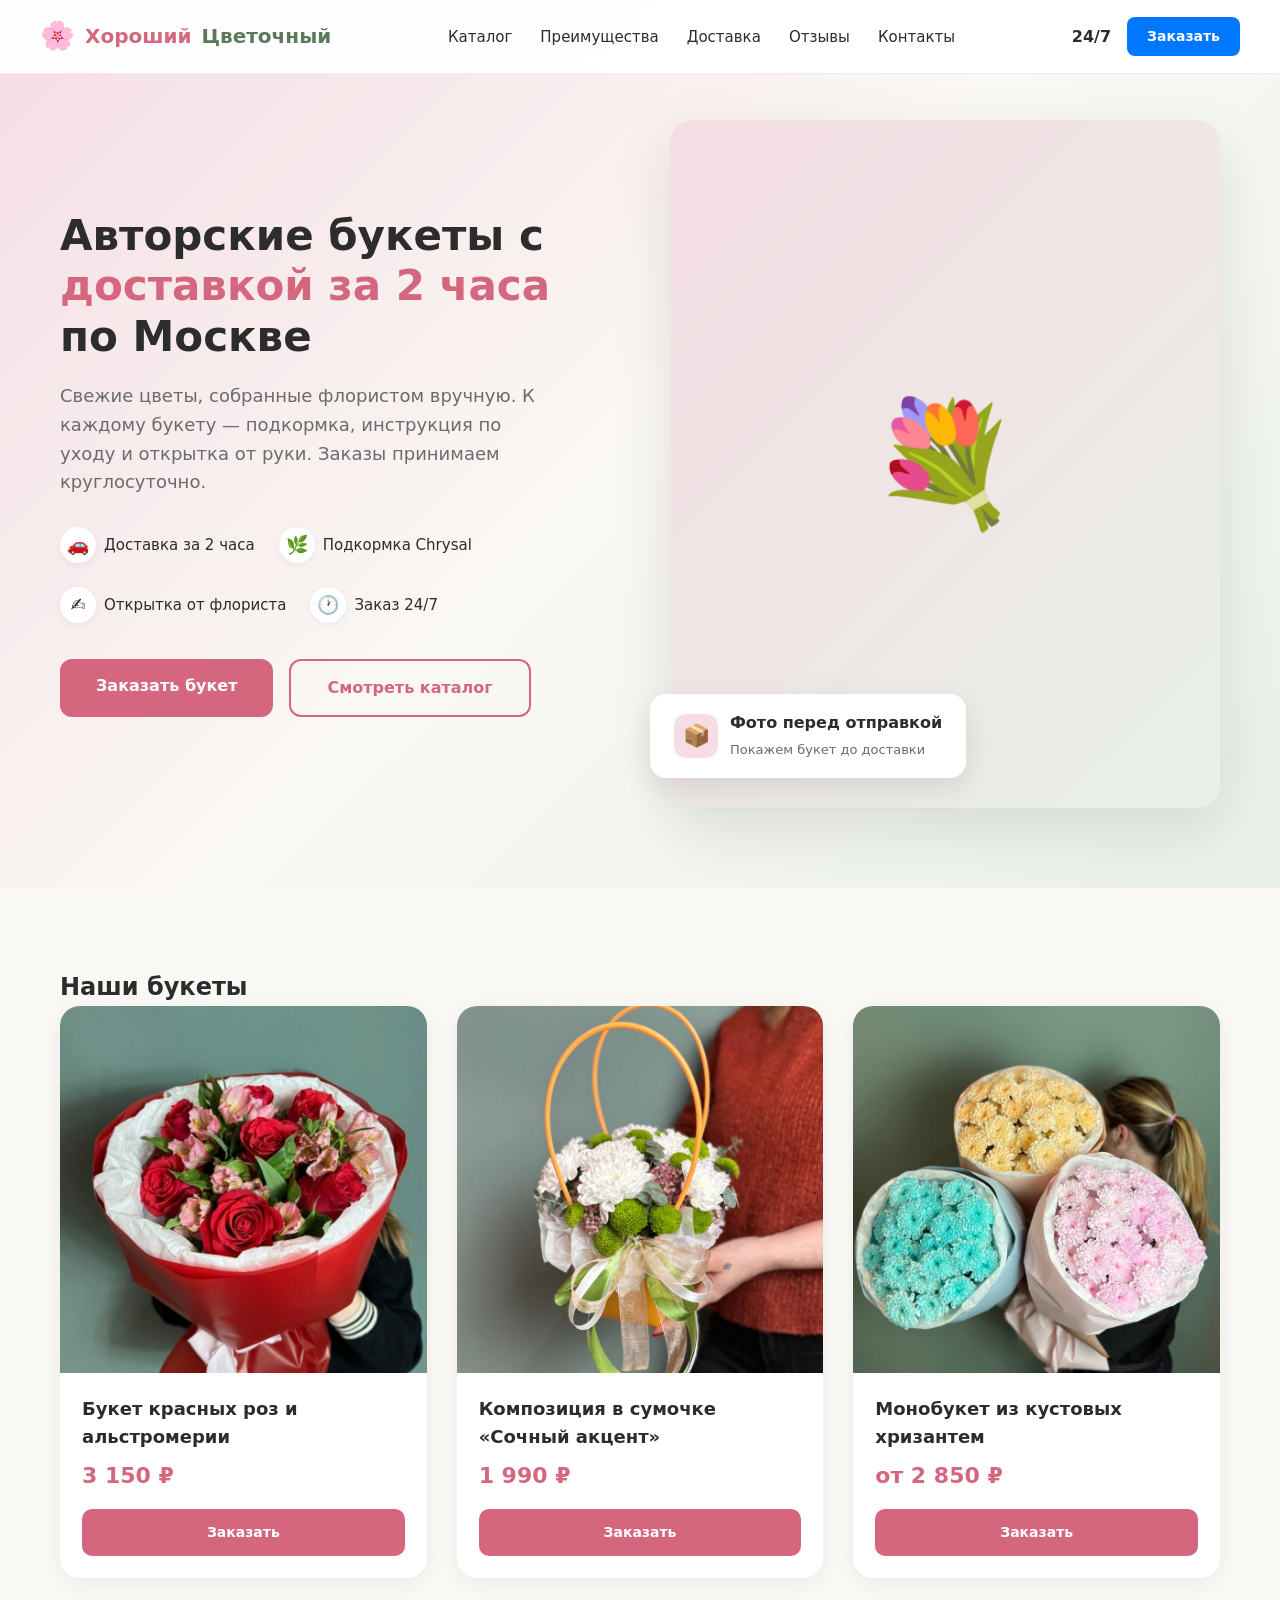
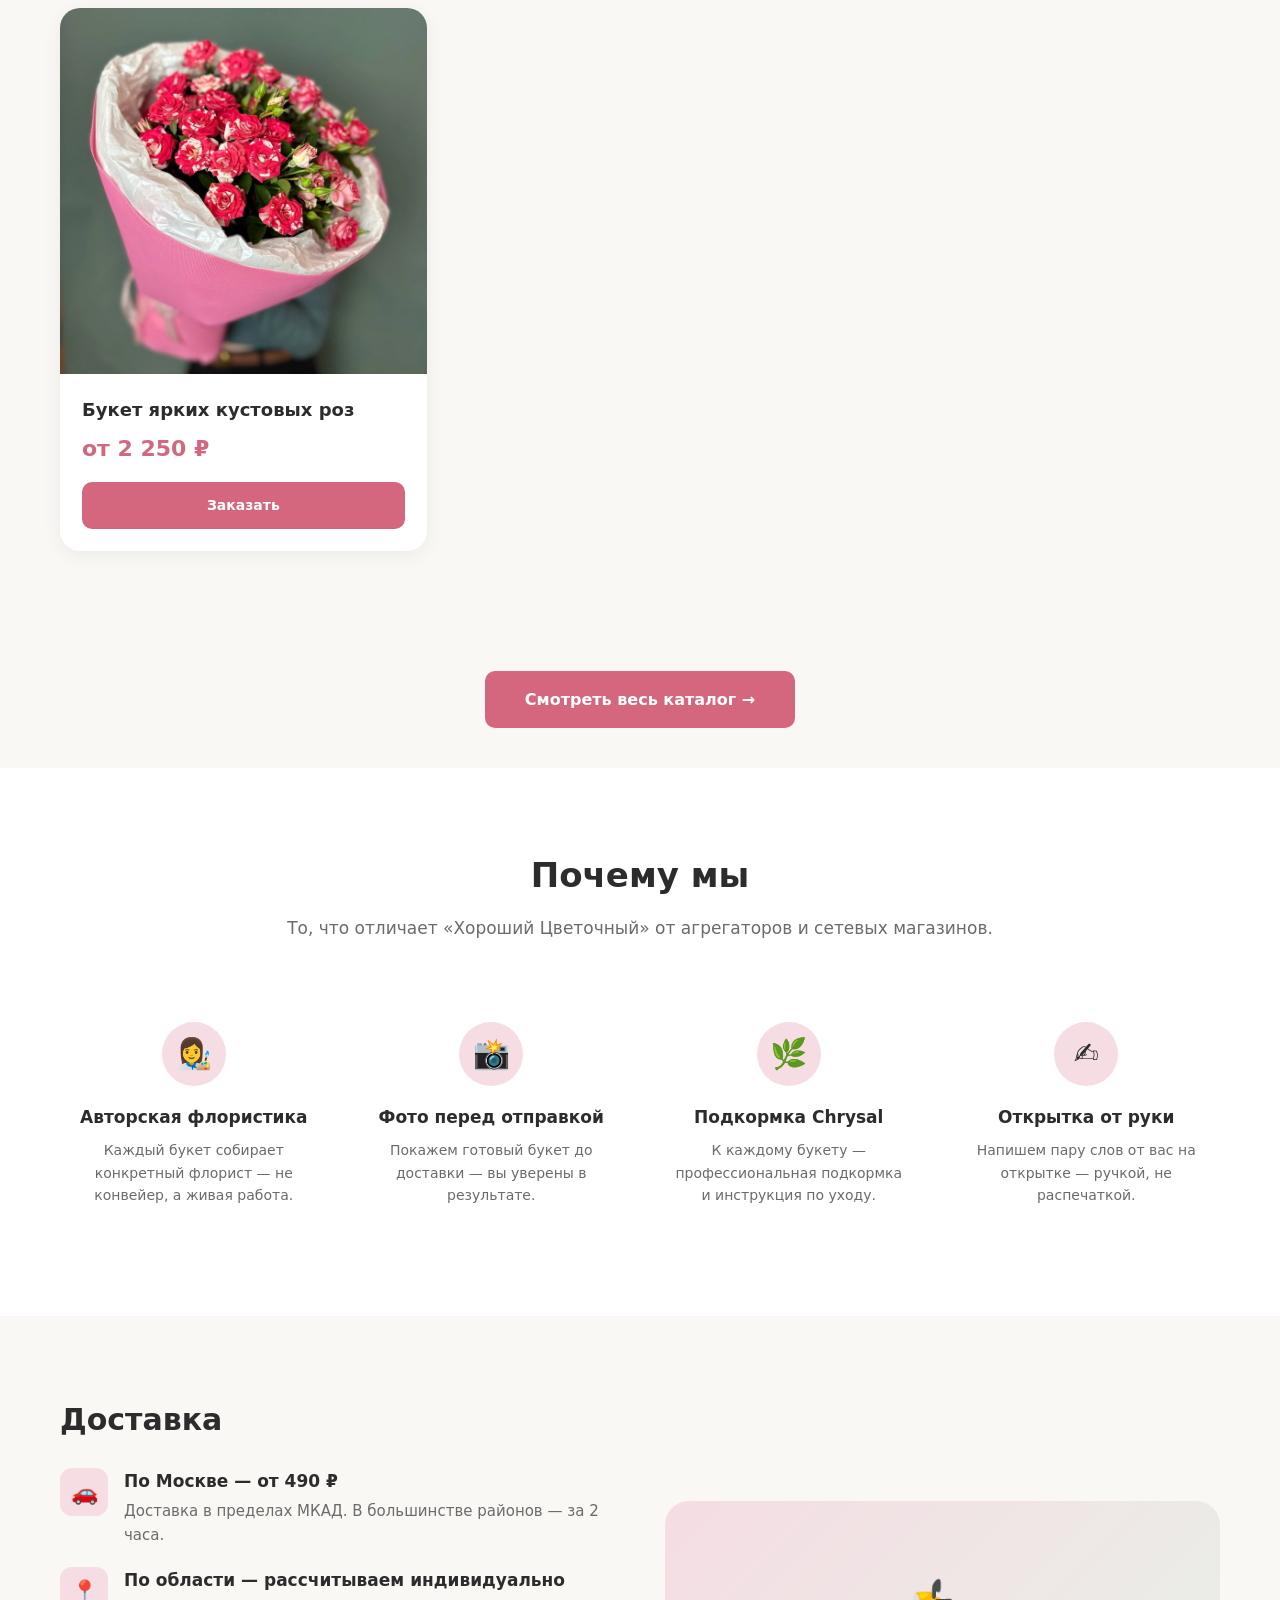
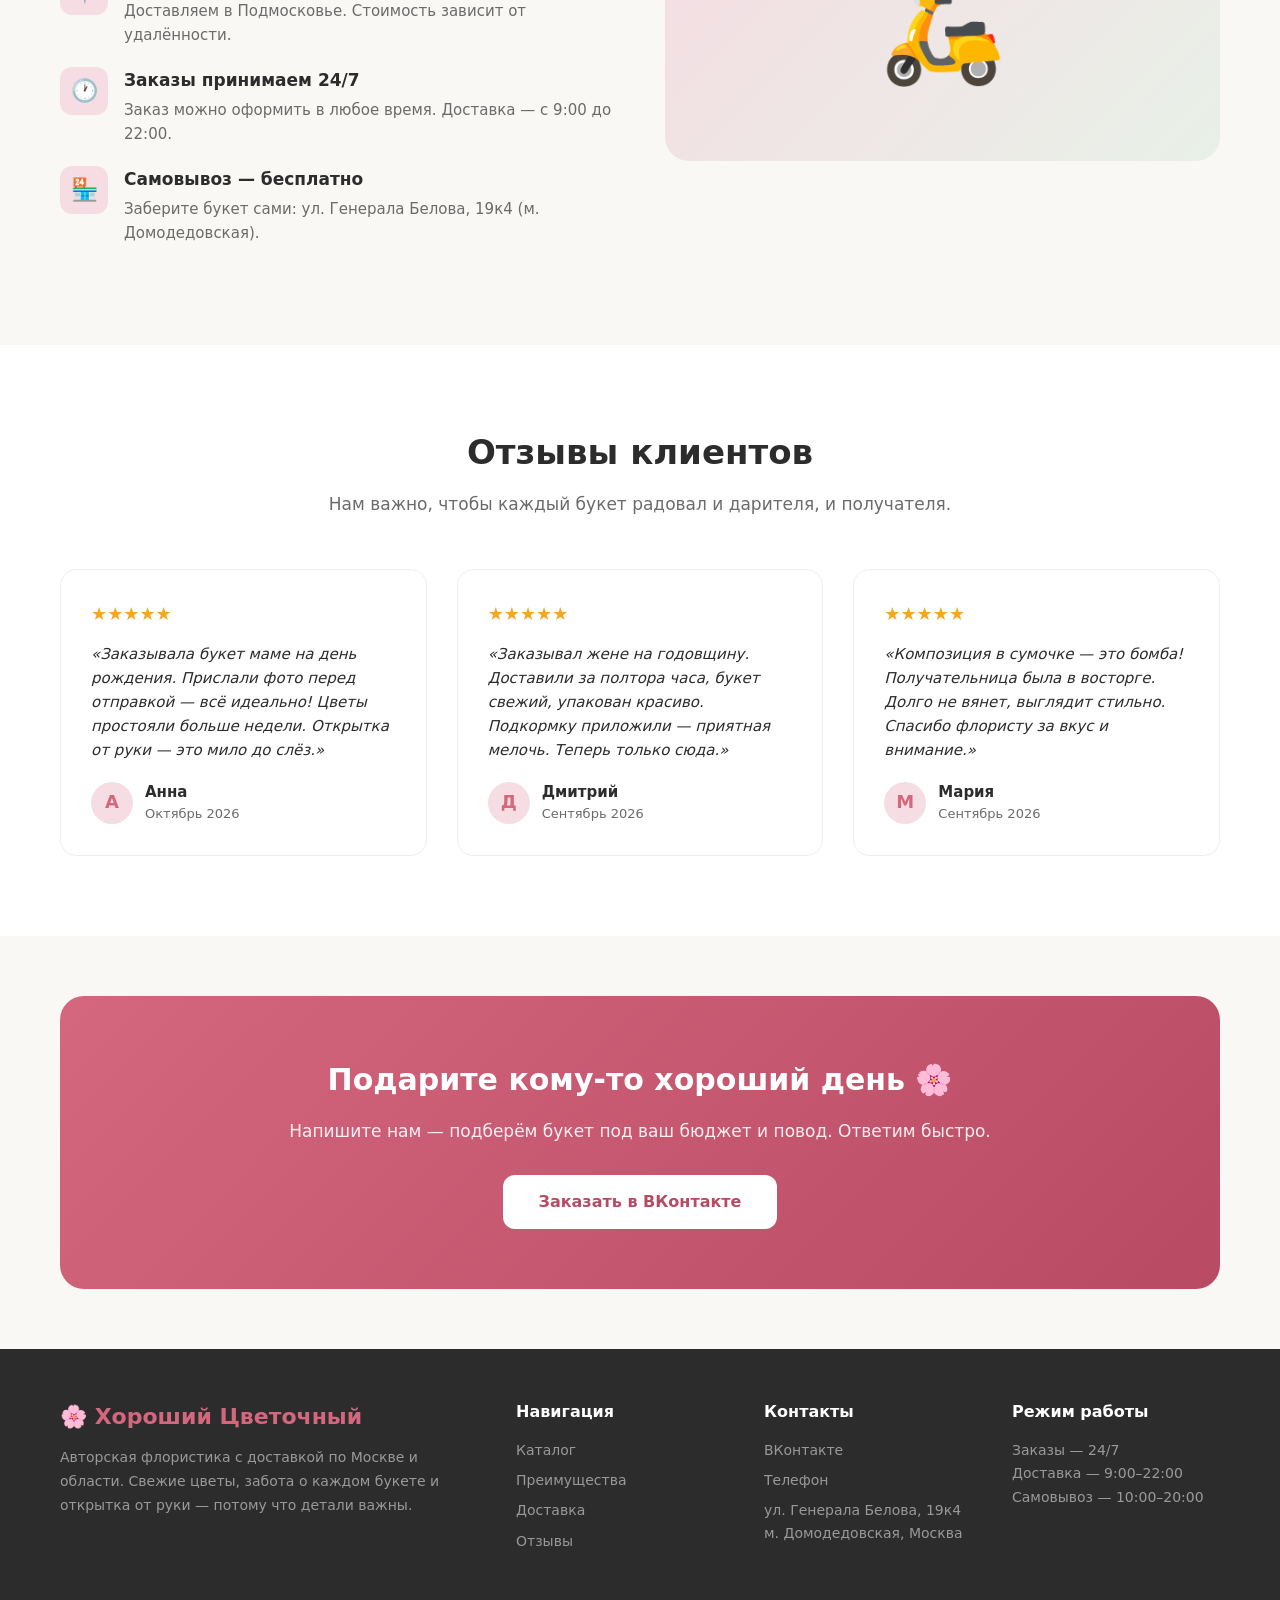
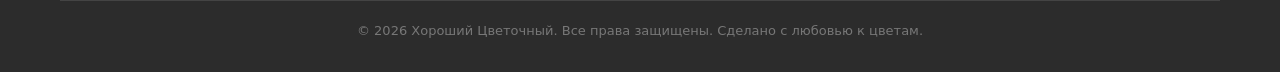
==== commit 418830c7: "Add files via upload" ====
--- a/index.html
+++ b/index.html
@@ -1,186 +1,1080 @@
 <!DOCTYPE html>
 <html lang="ru">
 <head>
-<meta charset="UTF-8">
-<meta name="viewport" content="width=device-width, initial-scale=1.0">
-<title>Хороший Цветочный — доставка цветов по Москве</title>
-<link rel="stylesheet" href="style.css">
+    <meta charset="UTF-8">
+    <meta name="viewport" content="width=device-width, initial-scale=1.0">
+    <title>Хороший Цветочный — доставка цветов по Москве</title>
+    <meta name="description" content="Авторские букеты с доставкой за 2 часа по Москве. Свежие цветы, подкормка к каждому букету, открытка от флориста. Заказ 24/7.">
+    <style>
+        /* ===== RESET & BASE ===== */
+        * { margin: 0; padding: 0; box-sizing: border-box; }
+        html { scroll-behavior: smooth; }
+        body {
+            font-family: 'Segoe UI', system-ui, -apple-system, sans-serif;
+            color: #2c2c2c;
+            line-height: 1.6;
+            background: #faf8f5;
+        }
+        img { max-width: 100%; display: block; }
+        a { text-decoration: none; color: inherit; }
+        ul { list-style: none; }
+
+        /* ===== COLORS ===== */
+        :root {
+            --pink: #d4677e;
+            --pink-dark: #b84a63;
+            --pink-light: #f5dde3;
+            --green: #5a7a5a;
+            --cream: #faf8f5;
+            --dark: #2c2c2c;
+            --gray: #6b6b6b;
+        }
+
+        /* ===== CONTAINER ===== */
+        .container {
+            max-width: 1200px;
+            margin: 0 auto;
+            padding: 0 20px;
+        }
+
+        /* ===== HEADER ===== */
+        header {
+            position: fixed;
+            top: 0; left: 0; right: 0;
+            background: rgba(255,255,255,0.95);
+            backdrop-filter: blur(10px);
+            z-index: 100;
+            border-bottom: 1px solid #eee;
+            transition: box-shadow 0.3s;
+        }
+        header.scrolled { box-shadow: 0 2px 20px rgba(0,0,0,0.08); }
+        .header-inner {
+            display: flex;
+            align-items: center;
+            justify-content: space-between;
+            padding: 14px 0;
+        }
+        .logo {
+            display: flex;
+            align-items: center;
+            gap: 10px;
+            font-size: 20px;
+            font-weight: 700;
+            color: var(--pink);
+        }
+        .logo span { color: var(--green); }
+        .logo-icon { font-size: 28px; }
+        nav ul {
+            display: flex;
+            gap: 28px;
+        }
+        nav a {
+            font-size: 15px;
+            color: var(--dark);
+            transition: color 0.2s;
+            position: relative;
+        }
+        nav a:hover { color: var(--pink); }
+        nav a::after {
+            content: '';
+            position: absolute;
+            bottom: -4px; left: 0;
+            width: 0; height: 2px;
+            background: var(--pink);
+            transition: width 0.3s;
+        }
+        nav a:hover::after { width: 100%; }
+        .header-contact {
+            display: flex;
+            align-items: center;
+            gap: 16px;
+        }
+        .header-phone {
+            font-size: 16px;
+            font-weight: 600;
+            color: var(--dark);
+        }
+        .btn-vk {
+            background: #0077ff;
+            color: #fff !important;
+            padding: 8px 20px;
+            border-radius: 8px;
+            font-size: 14px;
+            font-weight: 600;
+            transition: background 0.2s;
+        }
+        .btn-vk:hover { background: #0066dd; }
+
+        .burger {
+            display: none;
+            flex-direction: column;
+            gap: 5px;
+            cursor: pointer;
+            background: none;
+            border: none;
+        }
+        .burger span {
+            width: 26px; height: 3px;
+            background: var(--dark);
+            border-radius: 3px;
+            transition: 0.3s;
+        }
+        .burger.active span:nth-child(1) { transform: rotate(45deg) translate(6px,6px); }
+        .burger.active span:nth-child(2) { opacity: 0; }
+        .burger.active span:nth-child(3) { transform: rotate(-45deg) translate(6px,-6px); }
+
+        /* ===== HERO ===== */
+        .hero {
+            padding: 120px 0 80px;
+            background: linear-gradient(135deg, #f5dde3 0%, #faf8f5 50%, #e8f0e8 100%);
+            position: relative;
+            overflow: hidden;
+        }
+        .hero-grid {
+            display: grid;
+            grid-template-columns: 1fr 1fr;
+            gap: 60px;
+            align-items: center;
+        }
+        .hero-content h1 {
+            font-size: 42px;
+            line-height: 1.2;
+            margin-bottom: 20px;
+            color: var(--dark);
+        }
+        .hero-content h1 em {
+            color: var(--pink);
+            font-style: normal;
+        }
+        .hero-content p {
+            font-size: 18px;
+            color: var(--gray);
+            margin-bottom: 30px;
+            max-width: 480px;
+        }
+        .hero-features {
+            display: flex;
+            gap: 24px;
+            margin-bottom: 36px;
+            flex-wrap: wrap;
+        }
+        .hero-feature {
+            display: flex;
+            align-items: center;
+            gap: 8px;
+            font-size: 15px;
+            color: var(--dark);
+            font-weight: 500;
+        }
+        .hero-feature-icon {
+            width: 36px; height: 36px;
+            background: #fff;
+            border-radius: 50%;
+            display: flex;
+            align-items: center;
+            justify-content: center;
+            font-size: 18px;
+            box-shadow: 0 2px 8px rgba(0,0,0,0.06);
+        }
+        .hero-buttons {
+            display: flex;
+            gap: 16px;
+            flex-wrap: wrap;
+        }
+        .btn-primary {
+            background: var(--pink);
+            color: #fff !important;
+            padding: 14px 36px;
+            border-radius: 12px;
+            font-size: 16px;
+            font-weight: 600;
+            transition: all 0.3s;
+            display: inline-block;
+            border: none;
+            cursor: pointer;
+        }
+        .btn-primary:hover {
+            background: var(--pink-dark);
+            transform: translateY(-2px);
+            box-shadow: 0 6px 20px rgba(212,103,126,0.35);
+        }
+        .btn-secondary {
+            background: transparent;
+            color: var(--pink) !important;
+            padding: 14px 36px;
+            border-radius: 12px;
+            font-size: 16px;
+            font-weight: 600;
+            border: 2px solid var(--pink);
+            transition: all 0.3s;
+            display: inline-block;
+        }
+        .btn-secondary:hover {
+            background: var(--pink-light);
+        }
+        .hero-image {
+            position: relative;
+        }
+        .hero-image-placeholder {
+            width: 100%;
+            aspect-ratio: 4/5;
+            border-radius: 24px;
+            background: linear-gradient(135deg, #f5dde3, #e8f0e8);
+            display: flex;
+            align-items: center;
+            justify-content: center;
+            font-size: 120px;
+            box-shadow: 0 20px 60px rgba(0,0,0,0.1);
+        }
+        .hero-badge {
+            position: absolute;
+            bottom: 30px; left: -20px;
+            background: #fff;
+            padding: 16px 24px;
+            border-radius: 16px;
+            box-shadow: 0 10px 30px rgba(0,0,0,0.1);
+            display: flex;
+            align-items: center;
+            gap: 12px;
+        }
+        .hero-badge-icon {
+            width: 44px; height: 44px;
+            background: var(--pink-light);
+            border-radius: 12px;
+            display: flex;
+            align-items: center;
+            justify-content: center;
+            font-size: 22px;
+        }
+        .hero-badge-text strong {
+            display: block;
+            font-size: 16px;
+            color: var(--dark);
+        }
+        .hero-badge-text span {
+            font-size: 13px;
+            color: var(--gray);
+        }
+
+        /* ===== SECTION TITLE ===== */
+        .section-title {
+            text-align: center;
+            margin-bottom: 50px;
+        }
+        .section-title h2 {
+            font-size: 34px;
+            color: var(--dark);
+            margin-bottom: 12px;
+        }
+        .section-title p {
+            font-size: 17px;
+            color: var(--gray);
+        }
+
+        /* ===== CATALOG ===== */
+        .catalog {
+            padding: 80px 0;
+        }
+        .catalog-grid {
+            display: grid;
+            grid-template-columns: repeat(3, 1fr);
+            gap: 30px;
+        }
+        .product-card {
+            background: #fff;
+            border-radius: 20px;
+            overflow: hidden;
+            box-shadow: 0 4px 20px rgba(0,0,0,0.06);
+            transition: all 0.3s;
+        }
+        .product-card:hover {
+            transform: translateY(-6px);
+            box-shadow: 0 12px 40px rgba(0,0,0,0.12);
+        }
+        .product-image {
+            width: 100%;
+            aspect-ratio: 1/1;
+            background: linear-gradient(135deg, #f5dde3, #e8f0e8);
+            display: flex;
+            align-items: center;
+            justify-content: center;
+            font-size: 70px;
+        }
+        .product-info {
+            padding: 22px;
+        }
+        .product-tag {
+            display: inline-block;
+            background: var(--pink-light);
+            color: var(--pink-dark);
+            font-size: 12px;
+            font-weight: 600;
+            padding: 4px 12px;
+            border-radius: 20px;
+            margin-bottom: 10px;
+        }
+        .product-name {
+            font-size: 18px;
+            font-weight: 600;
+            margin-bottom: 6px;
+            color: var(--dark);
+        }
+        .product-desc {
+            font-size: 14px;
+            color: var(--gray);
+            margin-bottom: 16px;
+        }
+        .product-bottom {
+            display: flex;
+            align-items: center;
+            justify-content: space-between;
+        }
+        .product-price {
+            font-size: 22px;
+            font-weight: 700;
+            color: var(--pink);
+        }
+        .product-btn {
+            background: var(--pink);
+            color: #fff !important;
+            padding: 10px 22px;
+            border-radius: 10px;
+            font-size: 14px;
+            font-weight: 600;
+            transition: background 0.2s;
+        }
+        .product-btn:hover { background: var(--pink-dark); }
+
+        /* ===== ADVANTAGES ===== */
+        .advantages {
+            padding: 80px 0;
+            background: #fff;
+        }
+        .adv-grid {
+            display: grid;
+            grid-template-columns: repeat(4, 1fr);
+            gap: 30px;
+        }
+        .adv-card {
+            text-align: center;
+            padding: 30px 20px;
+        }
+        .adv-icon {
+            width: 64px; height: 64px;
+            margin: 0 auto 18px;
+            background: var(--pink-light);
+            border-radius: 50%;
+            display: flex;
+            align-items: center;
+            justify-content: center;
+            font-size: 30px;
+        }
+        .adv-card h3 {
+            font-size: 17px;
+            margin-bottom: 8px;
+            color: var(--dark);
+        }
+        .adv-card p {
+            font-size: 14px;
+            color: var(--gray);
+        }
+
+        /* ===== DELIVERY ===== */
+        .delivery {
+            padding: 80px 0;
+        }
+        .delivery-grid {
+            display: grid;
+            grid-template-columns: 1fr 1fr;
+            gap: 50px;
+            align-items: center;
+        }
+        .delivery-info h2 {
+            font-size: 30px;
+            margin-bottom: 24px;
+            color: var(--dark);
+        }
+        .delivery-item {
+            display: flex;
+            align-items: flex-start;
+            gap: 16px;
+            margin-bottom: 20px;
+        }
+        .delivery-item-icon {
+            min-width: 48px; height: 48px;
+            background: var(--pink-light);
+            border-radius: 12px;
+            display: flex;
+            align-items: center;
+            justify-content: center;
+            font-size: 22px;
+        }
+        .delivery-item h4 {
+            font-size: 17px;
+            color: var(--dark);
+            margin-bottom: 4px;
+        }
+        .delivery-item p {
+            font-size: 15px;
+            color: var(--gray);
+        }
+        .delivery-visual {
+            background: linear-gradient(135deg, #f5dde3, #e8f0e8);
+            border-radius: 24px;
+            padding: 50px;
+            text-align: center;
+            font-size: 100px;
+        }
+
+        /* ===== REVIEWS ===== */
+        .reviews {
+            padding: 80px 0;
+            background: #fff;
+        }
+        .reviews-grid {
+            display: grid;
+            grid-template-columns: repeat(3, 1fr);
+            gap: 30px;
+        }
+        .review-card {
+            padding: 30px;
+            border: 1px solid #eee;
+            border-radius: 16px;
+        }
+        .review-stars {
+            color: #f5a623;
+            font-size: 18px;
+            margin-bottom: 14px;
+        }
+        .review-text {
+            font-size: 15px;
+            color: var(--dark);
+            margin-bottom: 18px;
+            font-style: italic;
+        }
+        .review-author {
+            display: flex;
+            align-items: center;
+            gap: 12px;
+        }
+        .review-avatar {
+            width: 42px; height: 42px;
+            border-radius: 50%;
+            background: var(--pink-light);
+            display: flex;
+            align-items: center;
+            justify-content: center;
+            font-size: 18px;
+            font-weight: 600;
+            color: var(--pink);
+        }
+        .review-name {
+            font-size: 15px;
+            font-weight: 600;
+            color: var(--dark);
+        }
+        .review-date {
+            font-size: 13px;
+            color: var(--gray);
+        }
+
+        /* ===== CTA ===== */
+        .cta {
+            padding: 60px 0;
+        }
+        .cta-box {
+            background: linear-gradient(135deg, var(--pink), var(--pink-dark));
+            border-radius: 24px;
+            padding: 60px 40px;
+            text-align: center;
+            color: #fff;
+        }
+        .cta-box h2 {
+            font-size: 30px;
+            margin-bottom: 14px;
+        }
+        .cta-box p {
+            font-size: 17px;
+            opacity: 0.9;
+            margin-bottom: 30px;
+        }
+        .cta-box .btn-primary {
+            background: #fff;
+            color: var(--pink-dark) !important;
+        }
+        .cta-box .btn-primary:hover {
+            background: #fff;
+            opacity: 0.9;
+            box-shadow: 0 6px 20px rgba(0,0,0,0.2);
+        }
+
+        /* ===== FOOTER ===== */
+        footer {
+            background: var(--dark);
+            color: #ccc;
+            padding: 50px 0 30px;
+        }
+        .footer-grid {
+            display: grid;
+            grid-template-columns: 2fr 1fr 1fr 1fr;
+            gap: 40px;
+            margin-bottom: 40px;
+        }
+        .footer-brand h3 {
+            color: var(--pink);
+            font-size: 22px;
+            margin-bottom: 12px;
+        }
+        .footer-brand p {
+            font-size: 14px;
+            line-height: 1.7;
+            color: #999;
+        }
+        .footer-col h4 {
+            color: #fff;
+            font-size: 16px;
+            margin-bottom: 14px;
+        }
+        .footer-col a {
+            display: block;
+            font-size: 14px;
+            color: #999;
+            margin-bottom: 8px;
+            transition: color 0.2s;
+        }
+        .footer-col a:hover { color: var(--pink); }
+        .footer-bottom {
+            border-top: 1px solid #444;
+            padding-top: 20px;
+            text-align: center;
+            font-size: 13px;
+            color: #777;
+        }
+
+        /* ===== RESPONSIVE ===== */
+        @media (max-width: 900px) {
+            nav ul, .header-phone { display: none; }
+            .burger { display: flex; }
+            .hero-grid { grid-template-columns: 1fr; gap: 40px; }
+            .hero-content h1 { font-size: 30px; }
+            .catalog-grid { grid-template-columns: repeat(2, 1fr); }
+            .adv-grid { grid-template-columns: repeat(2, 1fr); }
+            .delivery-grid { grid-template-columns: 1fr; }
+            .reviews-grid { grid-template-columns: 1fr; }
+            .footer-grid { grid-template-columns: 1fr 1fr; }
+        }
+        @media (max-width: 600px) {
+            .hero { padding: 100px 0 60px; }
+            .hero-content h1 { font-size: 26px; }
+            .catalog-grid { grid-template-columns: 1fr; }
+            .adv-grid { grid-template-columns: 1fr; }
+            .footer-grid { grid-template-columns: 1fr; }
+            .section-title h2 { font-size: 26px; }
+            .cta-box { padding: 40px 24px; }
+            .cta-box h2 { font-size: 24px; }
+            .hero-badge { left: 0; bottom: 10px; padding: 12px 16px; }
+        }
+    
+
+        /* ===== CATALOG CARDS (for catalog.html) ===== */
+        .grid {
+            display: grid;
+            grid-template-columns: repeat(auto-fill, minmax(300px, 1fr));
+            gap: 30px;
+        }
+        .card {
+            background: #fff;
+            border-radius: 20px;
+            overflow: hidden;
+            box-shadow: 0 4px 20px rgba(0,0,0,0.06);
+            transition: all 0.3s;
+            display: flex;
+            flex-direction: column;
+        }
+        .card:hover {
+            transform: translateY(-6px);
+            box-shadow: 0 12px 40px rgba(0,0,0,0.12);
+        }
+        .card img {
+            width: 100%;
+            aspect-ratio: 1/1;
+            object-fit: cover;
+            display: block;
+        }
+        .card-body {
+            padding: 22px;
+            display: flex;
+            flex-direction: column;
+            flex-grow: 1;
+        }
+        .card-body h3 {
+            font-size: 18px;
+            font-weight: 600;
+            margin-bottom: 6px;
+            color: var(--dark);
+        }
+        .card-body .desc {
+            font-size: 14px;
+            color: var(--gray);
+            margin-bottom: 16px;
+            flex-grow: 1;
+        }
+        .card-body .price {
+            font-size: 22px;
+            font-weight: 700;
+            color: var(--pink);
+            margin-bottom: 16px;
+        }
+        .btn {
+            background: var(--pink);
+            color: #fff !important;
+            border: none;
+            padding: 12px 22px;
+            border-radius: 10px;
+            font-size: 14px;
+            font-weight: 600;
+            cursor: pointer;
+            transition: background 0.2s;
+            text-align: center;
+            display: inline-block;
+            width: 100%;
+        }
+        .btn:hover {
+            background: var(--pink-dark);
+        }
+        .btn.added {
+            background: var(--green);
+        }
+        
+        /* ===== CART & FORM ===== */
+        .cart-section {
+            padding: 60px 0;
+            background: #fff;
+        }
+        .cart-section h2 {
+            margin-bottom: 30px;
+        }
+        .cart-item {
+            display: flex;
+            justify-content: space-between;
+            align-items: center;
+            padding: 14px 0;
+            border-bottom: 1px solid #eee;
+            font-size: 16px;
+        }
+        .cart-item-name {
+            flex-grow: 1;
+        }
+        .cart-item-price {
+            color: var(--pink);
+            font-weight: 600;
+            margin-right: 16px;
+        }
+        .remove-btn {
+            background: none;
+            border: none;
+            color: #cc4444;
+            cursor: pointer;
+            font-size: 22px;
+            padding: 0 8px;
+            line-height: 1;
+        }
+        .remove-btn:hover {
+            color: #aa2222;
+        }
+        .total-block {
+            margin: 20px 0;
+            padding: 18px;
+            background: var(--cream);
+            border-radius: 12px;
+            text-align: right;
+            font-size: 20px;
+            font-weight: 700;
+            color: var(--dark);
+        }
+        .cart-empty {
+            color: var(--gray);
+            font-style: italic;
+            padding: 20px 0;
+        }
+        .order-form {
+            max-width: 500px;
+            margin-top: 30px;
+        }
+        .order-form h3 {
+            margin-bottom: 20px;
+        }
+        .form-group {
+            margin-bottom: 16px;
+        }
+        .form-group label {
+            display: block;
+            margin-bottom: 6px;
+            font-weight: 600;
+            font-size: 14px;
+        }
+        .form-group input {
+            width: 100%;
+            padding: 14px 16px;
+            border: 2px solid #ddd;
+            border-radius: 10px;
+            font-size: 16px;
+            font-family: inherit;
+            transition: border-color 0.2s;
+        }
+        .form-group input:focus {
+            outline: none;
+            border-color: var(--pink);
+        }
+        .form-group input::placeholder {
+            color: #aaa;
+        }
+        .submit-btn {
+            background: var(--dark);
+            color: #fff;
+            border: none;
+            padding: 16px;
+            border-radius: 10px;
+            font-size: 16px;
+            font-weight: 600;
+            cursor: pointer;
+            width: 100%;
+            transition: background 0.2s;
+        }
+        .submit-btn:hover {
+            background: #000;
+        }
+        .submit-btn:disabled {
+            background: #999;
+            cursor: not-allowed;
+        }
+        
+        @media (max-width: 768px) {
+            .grid {
+                grid-template-columns: 1fr;
+            }
+        }
+
+    </style>
 </head>
 <body>
 
 <!-- HEADER -->
-<header>
-  <div class="container">
-    <div class="header-inner">
-      <a href="index.html" class="logo"><span>🌸</span> Хороший Цветочный</a>
-      <nav class="nav" id="nav">
-        <a href="index.html" class="active">Главная</a>
-        <a href="catalog.html">Каталог</a>
-        <a href="#advantages">Преимущества</a>
-        <a href="#delivery">Доставка</a>
-        <a href="#reviews">Отзывы</a>
-      </nav>
-      <div class="header-cta">
-        <span class="header-phone">24/7</span>
-        <a href="https://vk.ru/khoroshiy_svetochniy" target="_blank" class="btn-order-top">Заказать</a>
-        <button class="burger" onclick="document.getElementById('nav').classList.toggle('open')">☰</button>
-      </div>
+<header id="header">
+    <div class="container header-inner">
+        <a href="#" class="logo">
+            <span class="logo-icon">🌸</span>
+            Хороший <span>Цветочный</span>
+        </a>
+        <nav>
+            <ul>
+                <li><a href="#catalog">Каталог</a></li>
+                <li><a href="#advantages">Преимущества</a></li>
+                <li><a href="#delivery">Доставка</a></li>
+                <li><a href="#reviews">Отзывы</a></li>
+                <li><a href="#contacts">Контакты</a></li>
+            </ul>
+        </nav>
+        <div class="header-contact">
+            <a href="tel:+70000000000" class="header-phone">24/7</a>
+            <a href="https://vk.ru/khoroshiy_svetochniy" target="_blank" class="btn-vk">Заказать</a>
+            <button class="burger" id="burger">
+                <span></span><span></span><span></span>
+            </button>
+        </div>
     </div>
-  </div>
 </header>
 
 <!-- HERO -->
 <section class="hero">
+    <div class="container hero-grid">
+        <div class="hero-content">
+            <h1>Авторские букеты с <em>доставкой за 2 часа</em> по Москве</h1>
+            <p>Свежие цветы, собранные флористом вручную. К каждому букету — подкормка, инструкция по уходу и открытка от руки. Заказы принимаем круглосуточно.</p>
+            <div class="hero-features">
+                <div class="hero-feature">
+                    <div class="hero-feature-icon">🚗</div>
+                    Доставка за 2 часа
+                </div>
+                <div class="hero-feature">
+                    <div class="hero-feature-icon">🌿</div>
+                    Подкормка Chrysal
+                </div>
+                <div class="hero-feature">
+                    <div class="hero-feature-icon">✍️</div>
+                    Открытка от флориста
+                </div>
+                <div class="hero-feature">
+                    <div class="hero-feature-icon">🕐</div>
+                    Заказ 24/7
+                </div>
+            </div>
+            <div class="hero-buttons">
+                <a href="https://vk.ru/khoroshiy_svetochniy" target="_blank" class="btn-primary">Заказать букет</a>
+                <a href="catalog.html" class="btn-secondary">Смотреть каталог</a>
+            </div>
+        </div>
+        <div class="hero-image">
+            <div class="hero-image-placeholder">💐</div>
+            <div class="hero-badge">
+                <div class="hero-badge-icon">📦</div>
+                <div class="hero-badge-text">
+                    <strong>Фото перед отправкой</strong>
+                    <span>Покажем букет до доставки</span>
+                </div>
+            </div>
+        </div>
+    </div>
+</section>
+
+<!-- CATALOG -->
+<section class="catalog">
   <div class="container">
-    <h1>Авторские букеты с доставкой<br>за 2 часа по Москве</h1>
-    <p class="subtitle">Свежие цветы, собранные флористом вручную. К каждому букету — подкормка, инструкция по уходу и открытка от руки. Заказы принимаем круглосуточно.</p>
-    <div class="hero-badges">
-      <div class="badge"><span class="badge-icon">🚗</span>Доставка за 2 часа</div>
-      <div class="badge"><span class="badge-icon">🌿</span>Подкормка Chrysal</div>
-      <div class="badge"><span class="badge-icon">✍️</span>Открытка от флориста</div>
-      <div class="badge"><span class="badge-icon">🕐</span>Заказ 24/7</div>
-    </div>
-    <div class="hero-buttons">
-      <a href="https://vk.ru/khoroshiy_svetochniy" target="_blank" class="btn btn-primary">Заказать букет</a>
-      <a href="catalog.html" class="btn btn-outline">Смотреть каталог</a>
-    </div>
-  </div>
-</section>
-
-<!-- ПОПУЛЯРНЫЕ БУКЕТЫ -->
-<section>
-  <div class="container">
-    <h2 class="section-title">Наши букеты</h2>
+    <h2>Наши букеты</h2>
     <div class="grid">
+      
+      <!-- Букет 1 -->
       <article class="card">
         <img src="img/bouquet1.jpg" alt="Букет красных роз и альстромерии" loading="lazy">
         <div class="card-body">
           <h3>Букет красных роз и альстромерии</h3>
           <p class="price">3 150 ₽</p>
-          <a href="catalog.html" class="btn btn-primary">Подробнее</a>
+          <a href="https://vk.ru/khoroshiy_svetochniy" class="btn" target="_blank" rel="noopener">Заказать</a>
         </div>
       </article>
+
+      <!-- Букет 2 -->
       <article class="card">
         <img src="img/bouquet2.jpg" alt="Композиция в сумочке «Сочный акцент»" loading="lazy">
         <div class="card-body">
           <h3>Композиция в сумочке «Сочный акцент»</h3>
           <p class="price">1 990 ₽</p>
-          <a href="catalog.html" class="btn btn-primary">Подробнее</a>
+          <a href="https://vk.ru/khoroshiy_svetochniy" class="btn" target="_blank" rel="noopener">Заказать</a>
         </div>
       </article>
+
+      <!-- Букет 3 -->
       <article class="card">
         <img src="img/bouquet3.jpg" alt="Монобукет из кустовых хризантем" loading="lazy">
         <div class="card-body">
           <h3>Монобукет из кустовых хризантем</h3>
           <p class="price">от 2 850 ₽</p>
-          <a href="catalog.html" class="btn btn-primary">Подробнее</a>
+          <a href="https://vk.ru/khoroshiy_svetochniy" class="btn" target="_blank" rel="noopener">Заказать</a>
         </div>
       </article>
+
+      <!-- Букет 4 -->
       <article class="card">
         <img src="img/bouquet4.jpg" alt="Букет ярких кустовых роз" loading="lazy">
         <div class="card-body">
           <h3>Букет ярких кустовых роз</h3>
           <p class="price">от 2 250 ₽</p>
-          <a href="catalog.html" class="btn btn-primary">Подробнее</a>
+          <a href="https://vk.ru/khoroshiy_svetochniy" class="btn" target="_blank" rel="noopener">Заказать</a>
         </div>
       </article>
-    </div>
-    <div style="text-align:center;margin-top:36px">
-      <a href="catalog.html" class="btn btn-outline">Смотреть весь каталог</a>
+
     </div>
   </div>
 </section>
 
-<!-- ПРЕИМУЩЕСТВА -->
-<section class="features" id="advantages">
-  <div class="container">
-    <h2 class="section-title">Почему мы</h2>
-    <div class="features-grid">
-      <div class="feature"><span class="icon">👩‍🎨</span><h3>Авторская флористика</h3><p>Каждый букет собирает конкретный флорист — не конвейер, а живая работа.</p></div>
-      <div class="feature"><span class="icon">📸</span><h3>Фото перед отправкой</h3><p>Покажем готовый букет до доставки — вы уверены в результате.</p></div>
-      <div class="feature"><span class="icon">🌿</span><h3>Подкормка Chrysal</h3><p>К каждому букету — профессиональная подкормка и инструкция по уходу.</p></div>
-      <div class="feature"><span class="icon">✍️</span><h3>Открытка от руки</h3><p>Напишем пару слов от вас на открытке — ручкой, не распечаткой.</p></div>
+<!-- VIEW ALL CATALOG LINK -->
+<div class="container" style="text-align: center; padding: 40px 0;">
+    <a href="catalog.html" style="display: inline-block; background: var(--pink); color: #fff; padding: 16px 40px; border-radius: 10px; font-weight: 600; font-size: 16px; text-decoration: none;">Смотреть весь каталог →</a>
+</div>
+
+<!-- ADVANTAGES -->
+<section class="advantages" id="advantages">
+    <div class="container">
+        <div class="section-title">
+            <h2>Почему мы</h2>
+            <p>То, что отличает «Хороший Цветочный» от агрегаторов и сетевых магазинов.</p>
+        </div>
+        <div class="adv-grid">
+            <div class="adv-card">
+                <div class="adv-icon">👩‍🎨</div>
+                <h3>Авторская флористика</h3>
+                <p>Каждый букет собирает конкретный флорист — не конвейер, а живая работа.</p>
+            </div>
+            <div class="adv-card">
+                <div class="adv-icon">📸</div>
+                <h3>Фото перед отправкой</h3>
+                <p>Покажем готовый букет до доставки — вы уверены в результате.</p>
+            </div>
+            <div class="adv-card">
+                <div class="adv-icon">🌿</div>
+                <h3>Подкормка Chrysal</h3>
+                <p>К каждому букету — профессиональная подкормка и инструкция по уходу.</p>
+            </div>
+            <div class="adv-card">
+                <div class="adv-icon">✍️</div>
+                <h3>Открытка от руки</h3>
+                <p>Напишем пару слов от вас на открытке — ручкой, не распечаткой.</p>
+            </div>
+        </div>
     </div>
-  </div>
 </section>
 
-<!-- ДОСТАВКА -->
-<section id="delivery">
-  <div class="container">
-    <h2 class="section-title">Доставка</h2>
-    <div class="delivery-grid">
-      <div class="delivery-item"><span class="icon">🚗</span><h4>По Москве — от 490 ₽</h4><p>Доставка в пределах МКАД. В большинстве районов — за 2 часа.</p></div>
-      <div class="delivery-item"><span class="icon">📍</span><h4>По области — индивидуально</h4><p>Доставляем в Подмосковье. Стоимость зависит от удалённости.</p></div>
-      <div class="delivery-item"><span class="icon">🕐</span><h4>Заказы 24/7</h4><p>Заказ можно оформить в любое время. Доставка — с 9:00 до 22:00.</p></div>
-      <div class="delivery-item"><span class="icon">🏪</span><h4>Самовывоз — бесплатно</h4><p>ул. Генерала Белова, 19к4 (м. Домодедовская).</p></div>
+<!-- DELIVERY -->
+<section class="delivery" id="delivery">
+    <div class="container">
+        <div class="delivery-grid">
+            <div class="delivery-info">
+                <h2>Доставка</h2>
+                <div class="delivery-item">
+                    <div class="delivery-item-icon">🚗</div>
+                    <div>
+                        <h4>По Москве — от 490 ₽</h4>
+                        <p>Доставка в пределах МКАД. В большинстве районов — за 2 часа.</p>
+                    </div>
+                </div>
+                <div class="delivery-item">
+                    <div class="delivery-item-icon">📍</div>
+                    <div>
+                        <h4>По области — рассчитываем индивидуально</h4>
+                        <p>Доставляем в Подмосковье. Стоимость зависит от удалённости.</p>
+                    </div>
+                </div>
+                <div class="delivery-item">
+                    <div class="delivery-item-icon">🕐</div>
+                    <div>
+                        <h4>Заказы принимаем 24/7</h4>
+                        <p>Заказ можно оформить в любое время. Доставка — с 9:00 до 22:00.</p>
+                    </div>
+                </div>
+                <div class="delivery-item">
+                    <div class="delivery-item-icon">🏪</div>
+                    <div>
+                        <h4>Самовывоз — бесплатно</h4>
+                        <p>Заберите букет сами: ул. Генерала Белова, 19к4 (м. Домодедовская).</p>
+                    </div>
+                </div>
+            </div>
+            <div class="delivery-visual">🛵</div>
+        </div>
     </div>
-  </div>
 </section>
 
-<!-- ОТЗЫВЫ -->
+<!-- REVIEWS -->
 <section class="reviews" id="reviews">
-  <div class="container">
-    <h2 class="section-title">Отзывы клиентов</h2>
-    <div class="reviews-grid">
-      <div class="review">
-        <div class="review-stars">★★★★★</div>
-        <p>«Заказывала букет маме на день рождения. Прислали фото перед отправкой — всё идеально! Цветы простояли больше недели. Открытка от руки — это мило до слёз.»</p>
-        <div class="review-author"><div class="review-avatar">А</div><div><div class="review-name">Анна</div><div class="review-date">Октябрь 2026</div></div></div>
-      </div>
-      <div class="review">
-        <div class="review-stars">★★★★★</div>
-        <p>«Заказывал жене на годовщину. Доставили за полтора часа, букет свежий, упакован красиво. Подкормку приложили — приятная мелочь. Теперь только сюда.»</p>
-        <div class="review-author"><div class="review-avatar">Д</div><div><div class="review-name">Дмитрий</div><div class="review-date">Сентябрь 2026</div></div></div>
-      </div>
-      <div class="review">
-        <div class="review-stars">★★★★★</div>
-        <p>«Композиция в сумочке — это бомба! Получательница была в восторге. Долго не вянет, выглядит стильно. Спасибо флористу за вкус и внимание.»</p>
-        <div class="review-author"><div class="review-avatar">М</div><div><div class="review-name">Мария</div><div class="review-date">Сентябрь 2026</div></div></div>
-      </div>
+    <div class="container">
+        <div class="section-title">
+            <h2>Отзывы клиентов</h2>
+            <p>Нам важно, чтобы каждый букет радовал и дарителя, и получателя.</p>
+        </div>
+        <div class="reviews-grid">
+            <div class="review-card">
+                <div class="review-stars">★★★★★</div>
+                <div class="review-text">«Заказывала букет маме на день рождения. Прислали фото перед отправкой — всё идеально! Цветы простояли больше недели. Открытка от руки — это мило до слёз.»</div>
+                <div class="review-author">
+                    <div class="review-avatar">А</div>
+                    <div>
+                        <div class="review-name">Анна</div>
+                        <div class="review-date">Октябрь 2026</div>
+                    </div>
+                </div>
+            </div>
+            <div class="review-card">
+                <div class="review-stars">★★★★★</div>
+                <div class="review-text">«Заказывал жене на годовщину. Доставили за полтора часа, букет свежий, упакован красиво. Подкормку приложили — приятная мелочь. Теперь только сюда.»</div>
+                <div class="review-author">
+                    <div class="review-avatar">Д</div>
+                    <div>
+                        <div class="review-name">Дмитрий</div>
+                        <div class="review-date">Сентябрь 2026</div>
+                    </div>
+                </div>
+            </div>
+            <div class="review-card">
+                <div class="review-stars">★★★★★</div>
+                <div class="review-text">«Композиция в сумочке — это бомба! Получательница была в восторге. Долго не вянет, выглядит стильно. Спасибо флористу за вкус и внимание.»</div>
+                <div class="review-author">
+                    <div class="review-avatar">М</div>
+                    <div>
+                        <div class="review-name">Мария</div>
+                        <div class="review-date">Сентябрь 2026</div>
+                    </div>
+                </div>
+            </div>
+        </div>
     </div>
-  </div>
 </section>
 
 <!-- CTA -->
-<section class="cta-block">
-  <div class="container">
-    <h2>Подарите кому-то хороший день 🌸</h2>
-    <p>Напишите нам — подберём букет под ваш бюджет и повод. Ответим быстро.</p>
-    <a href="https://vk.ru/khoroshiy_svetochniy" target="_blank" class="btn">Заказать в ВКонтакте</a>
-  </div>
+<section class="cta">
+    <div class="container">
+        <div class="cta-box">
+            <h2>Подарите кому-то хороший день 🌸</h2>
+            <p>Напишите нам — подберём букет под ваш бюджет и повод. Ответим быстро.</p>
+            <a href="https://vk.ru/khoroshiy_svetochniy" target="_blank" class="btn-primary">Заказать в ВКонтакте</a>
+        </div>
+    </div>
 </section>
 
 <!-- FOOTER -->
-<footer>
-  <div class="container">
-    <div class="footer-grid">
-      <div class="footer-col">
-        <h4>🌸 Хороший Цветочный</h4>
-        <p>Авторская флористика с доставкой по Москве и области. Свежие цветы, забота о каждом букете и открытка от руки — потому что детали важны.</p>
-      </div>
-      <div class="footer-col">
-        <h4>Навигация</h4>
-        <a href="index.html">Главная</a>
-        <a href="catalog.html">Каталог</a>
-        <a href="#advantages">Преимущества</a>
-        <a href="#delivery">Доставка</a>
-        <a href="#reviews">Отзывы</a>
-      </div>
-      <div class="footer-col">
-        <h4>Контакты</h4>
-        <a href="https://vk.ru/khoroshiy_svetochniy" target="_blank">ВКонтакте</a>
-        <p>ул. Генерала Белова, 19к4<br>м. Домодедовская, Москва</p>
-      </div>
-      <div class="footer-col">
-        <h4>Режим работы</h4>
-        <p>Заказы — 24/7<br>Доставка — 9:00–22:00<br>Самовывоз — 10:00–20:00</p>
-      </div>
+<footer id="contacts">
+    <div class="container">
+        <div class="footer-grid">
+            <div class="footer-brand">
+                <h3>🌸 Хороший Цветочный</h3>
+                <p>Авторская флористика с доставкой по Москве и области. Свежие цветы, забота о каждом букете и открытка от руки — потому что детали важны.</p>
+            </div>
+            <div class="footer-col">
+                <h4>Навигация</h4>
+                <a href="#catalog">Каталог</a>
+                <a href="#advantages">Преимущества</a>
+                <a href="#delivery">Доставка</a>
+                <a href="#reviews">Отзывы</a>
+            </div>
+            <div class="footer-col">
+                <h4>Контакты</h4>
+                <a href="https://vk.ru/khoroshiy_svetochniy" target="_blank">ВКонтакте</a>
+                <a href="tel:+70000000000">Телефон</a>
+                <p style="font-size:14px;color:#999;margin-top:8px;">ул. Генерала Белова, 19к4<br>м. Домодедовская, Москва</p>
+            </div>
+            <div class="footer-col">
+                <h4>Режим работы</h4>
+                <p style="font-size:14px;color:#999;line-height:1.7;">Заказы — 24/7<br>Доставка — 9:00–22:00<br>Самовывоз — 10:00–20:00</p>
+            </div>
+        </div>
+        <div class="footer-bottom">
+            © 2026 Хороший Цветочный. Все права защищены. Сделано с любовью к цветам.
+        </div>
     </div>
-    <div class="footer-bottom">
-      © 2026 Хороший Цветочный. Все права защищены. Сделано с любовью к цветам.
-    </div>
-  </div>
 </footer>
 
+<script>
+    // Header shadow on scroll
+    const header = document.getElementById('header');
+    window.addEventListener('scroll', () => {
+        header.classList.toggle('scrolled', window.scrollY > 20);
+    });
+
+    // Burger menu (mobile)
+    const burger = document.getElementById('burger');
+    const nav = document.querySelector('nav ul');
+    burger.addEventListener('click', () => {
+        burger.classList.toggle('active');
+        if (nav.style.display === 'flex') {
+            nav.style.display = '';
+        } else {
+            nav.style.display = 'flex';
+            nav.style.flexDirection = 'column';
+            nav.style.position = 'absolute';
+            nav.style.top = '60px';
+            nav.style.right = '20px';
+            nav.style.background = '#fff';
+            nav.style.padding = '20px';
+            nav.style.borderRadius = '12px';
+            nav.style.boxShadow = '0 10px 40px rgba(0,0,0,0.1)';
+        }
+    });
+    nav.addEventListener('click', (e) => {
+        if (e.target.tagName === 'A') {
+            burger.classList.remove('active');
+            nav.style.display = '';
+        }
+    });
+</script>
+
 </body>
-</html>+</html>
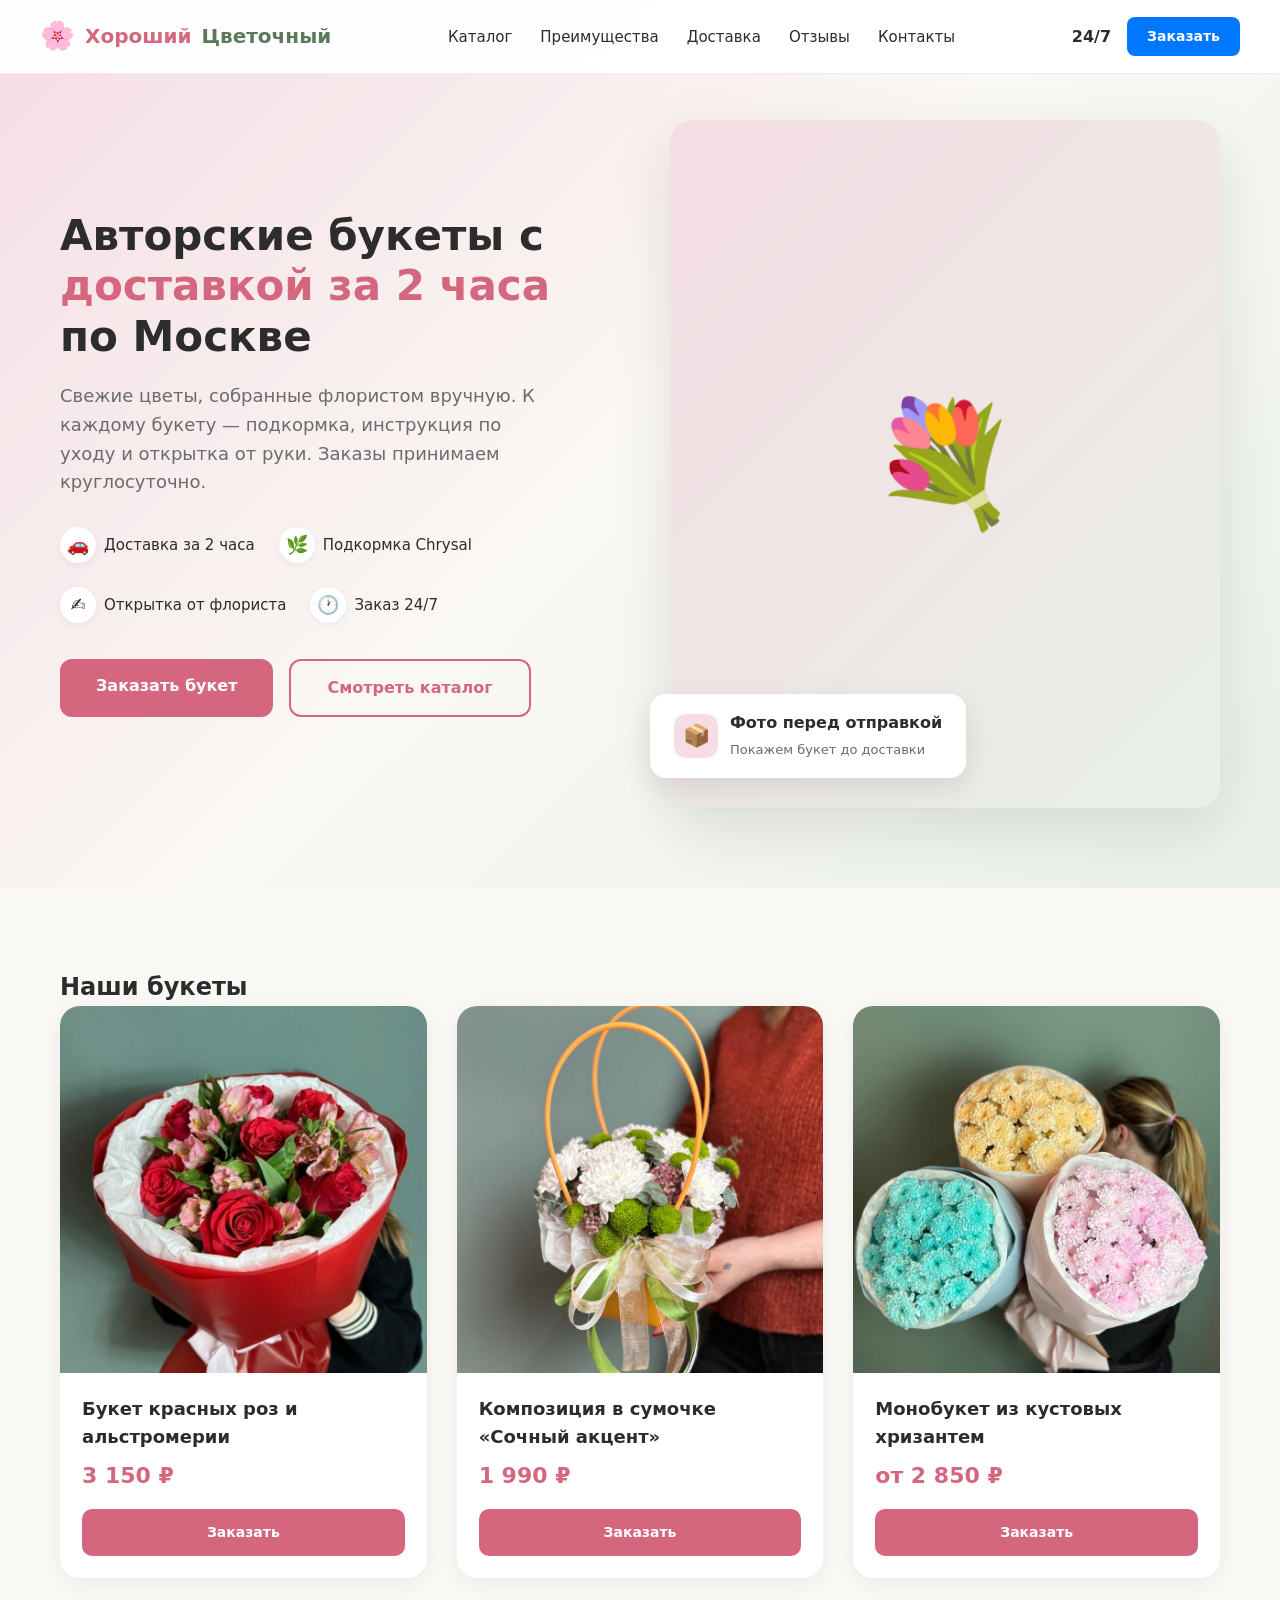
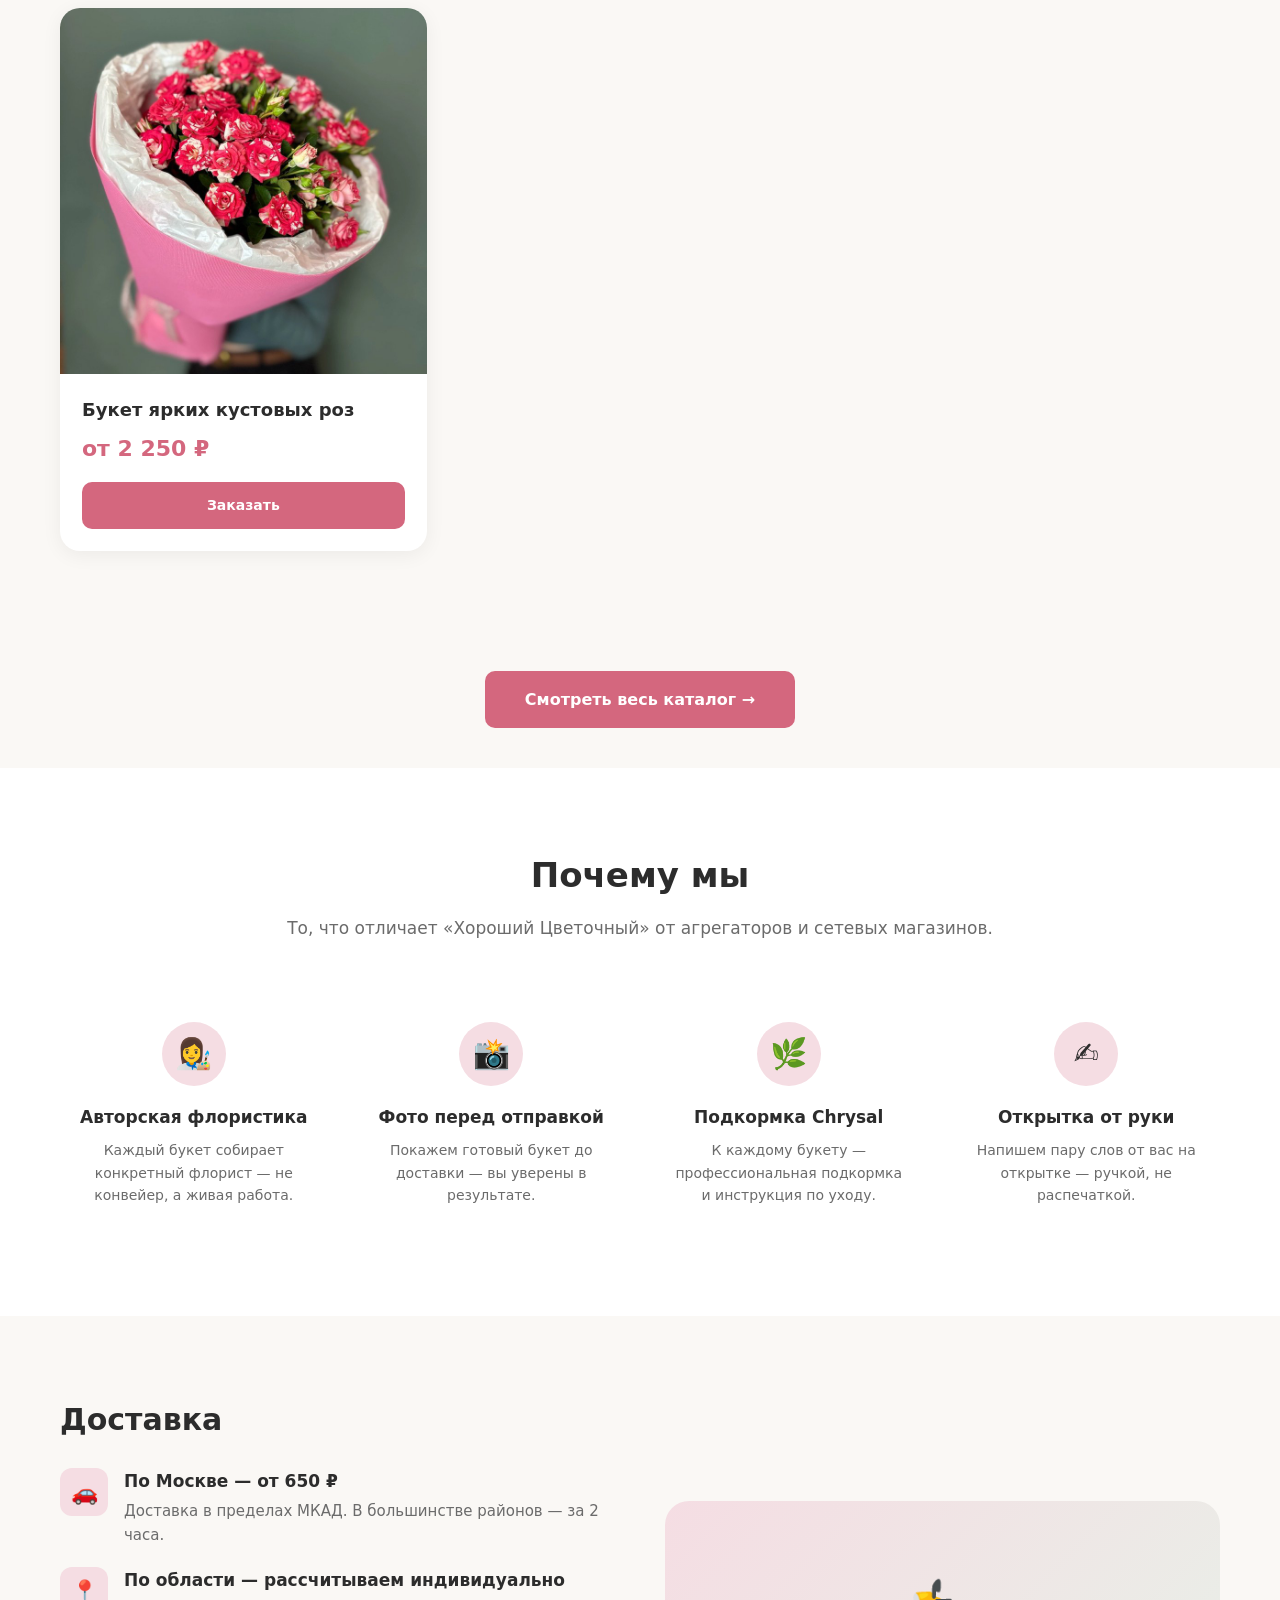
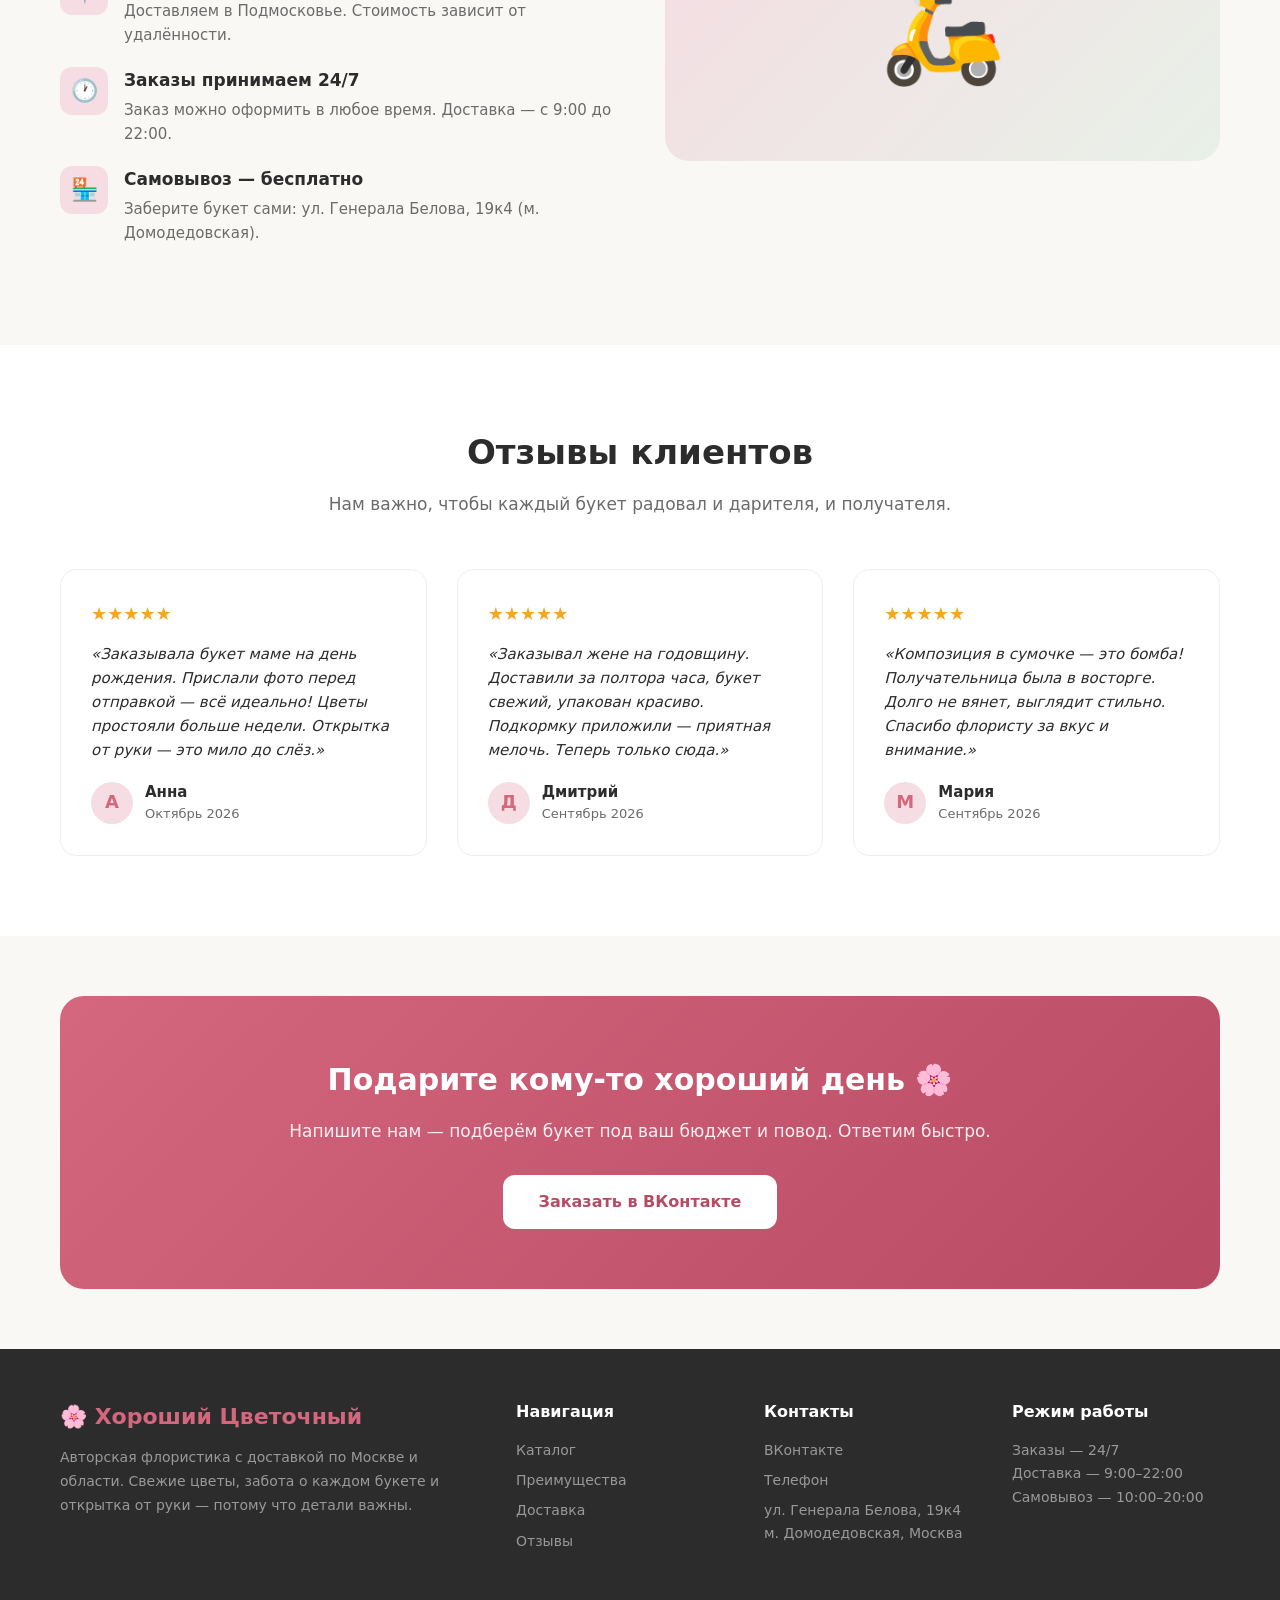
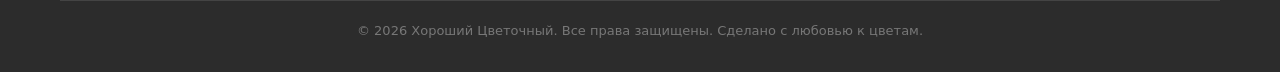
==== commit d90ab4ca: "Update index.html" ====
--- a/index.html
+++ b/index.html
@@ -923,7 +923,7 @@
                 <div class="delivery-item">
                     <div class="delivery-item-icon">🚗</div>
                     <div>
-                        <h4>По Москве — от 490 ₽</h4>
+                        <h4>По Москве — от 650 ₽</h4>
                         <p>Доставка в пределах МКАД. В большинстве районов — за 2 часа.</p>
                     </div>
                 </div>
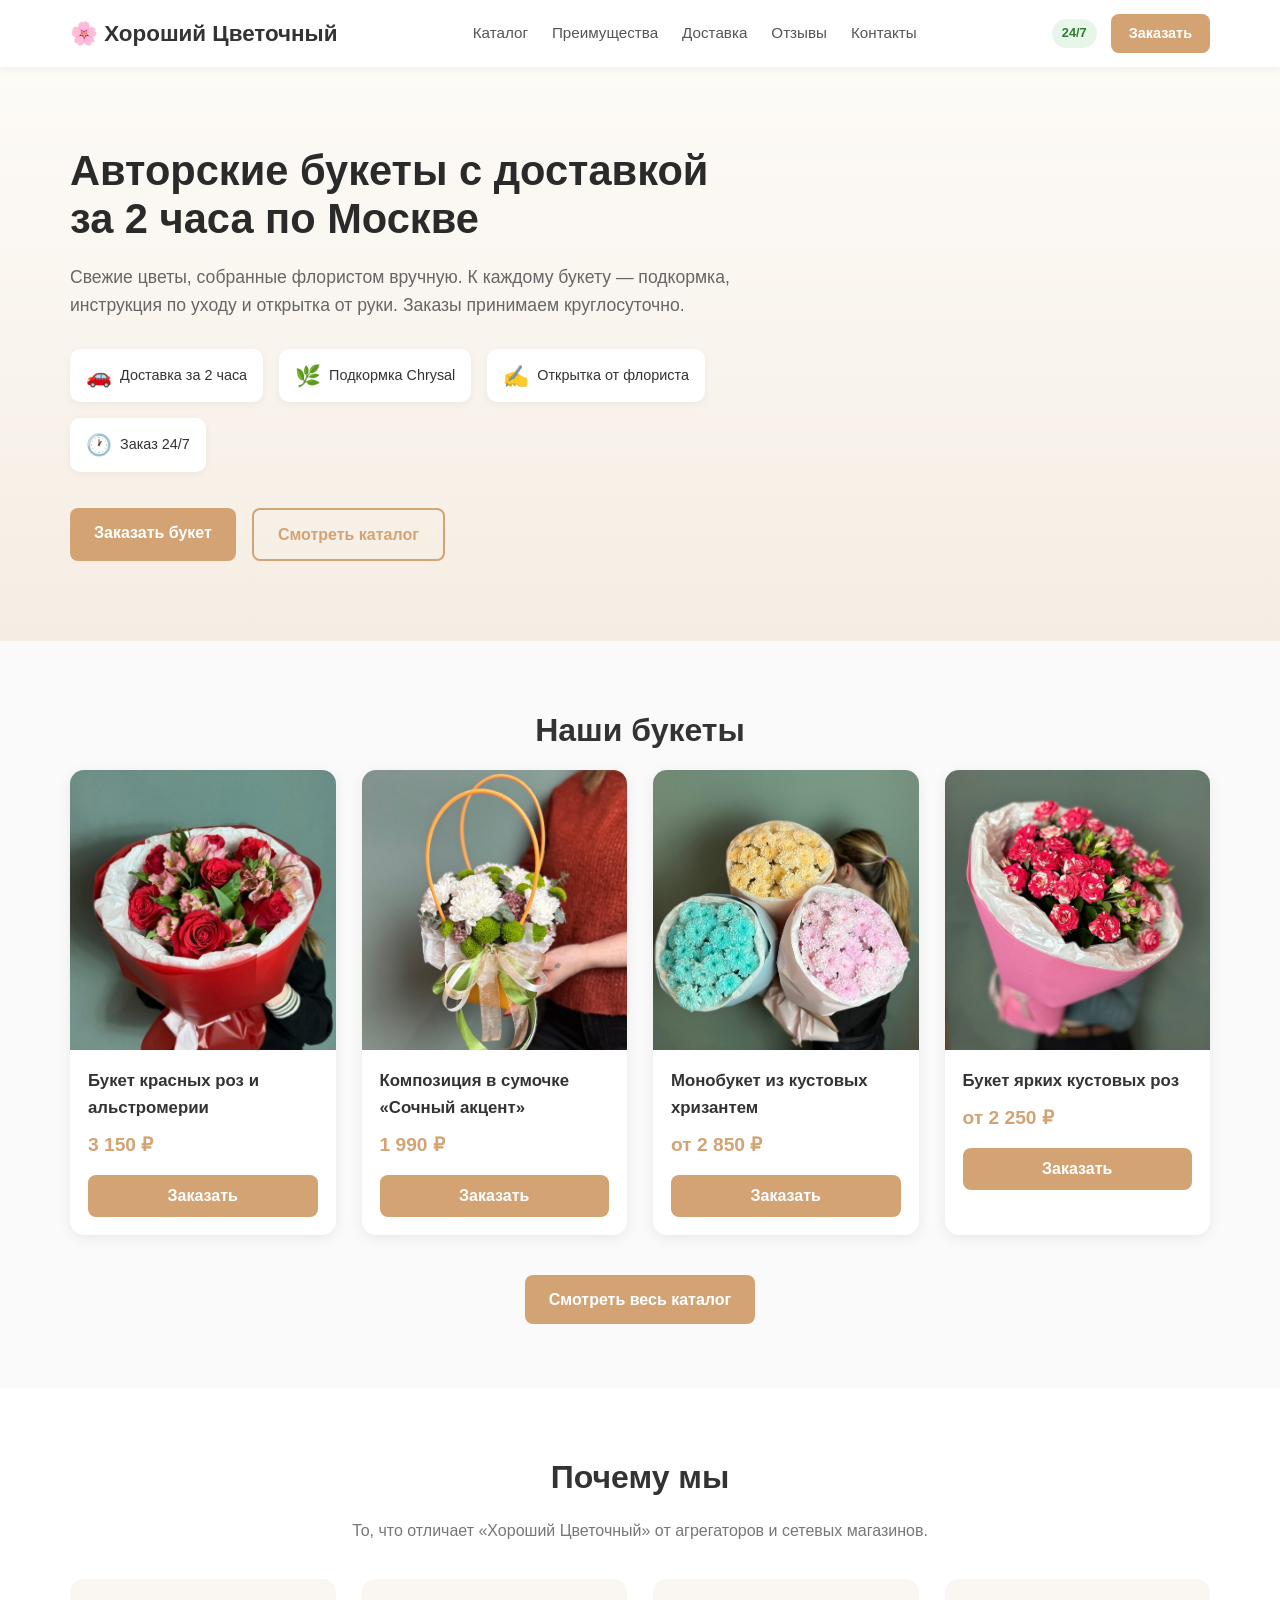
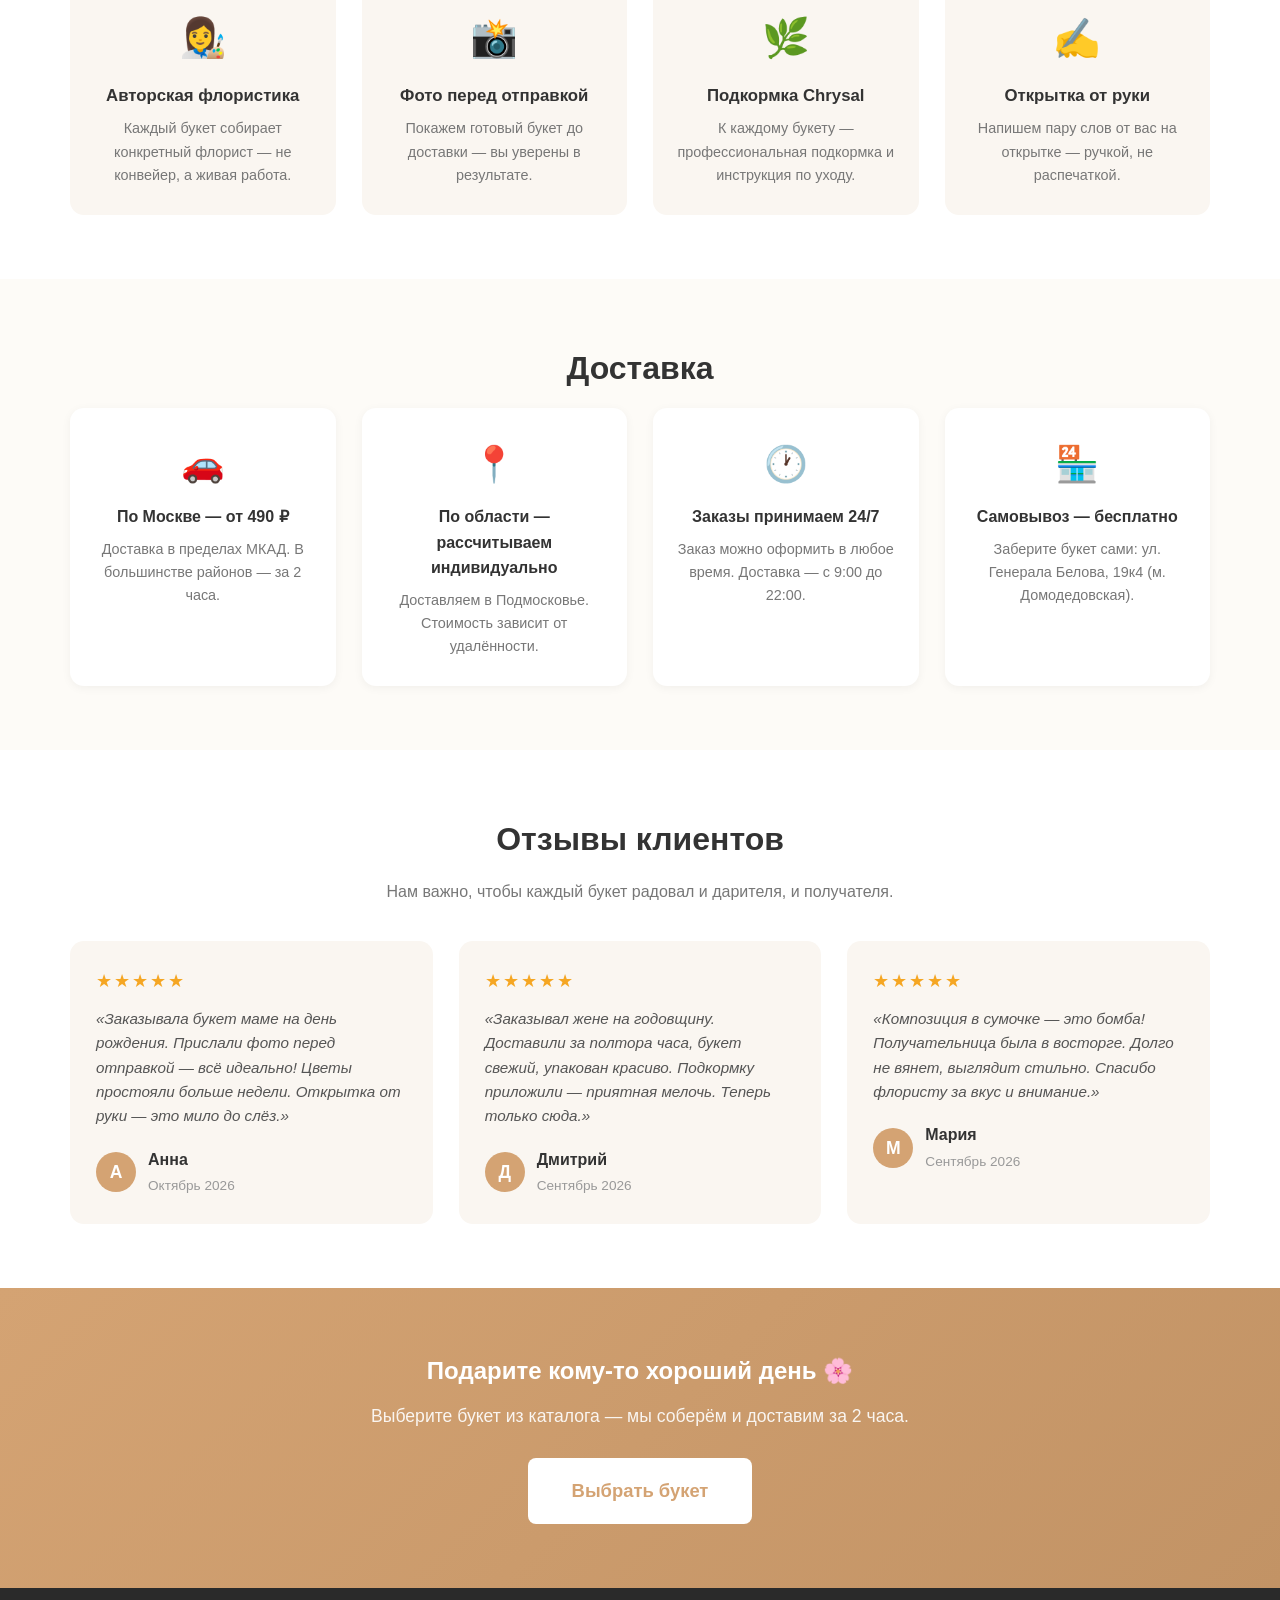
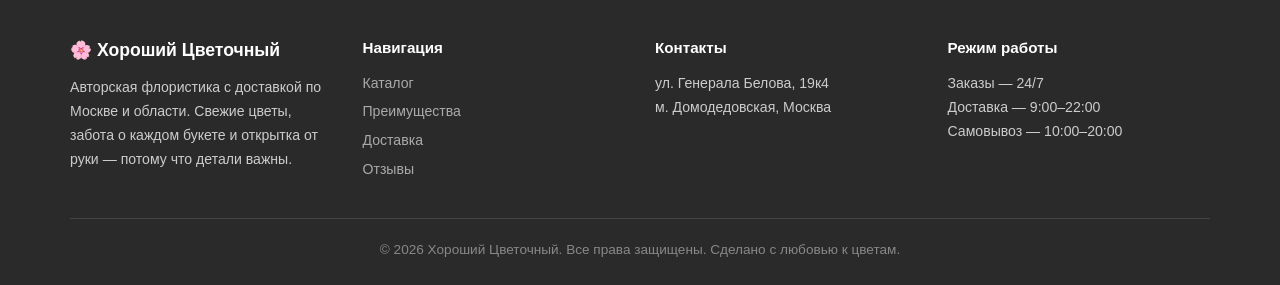
==== commit 1cb1539b: "Add files via upload" ====
--- a/index.html
+++ b/index.html
@@ -1,1080 +1,258 @@
 <!DOCTYPE html>
 <html lang="ru">
 <head>
-    <meta charset="UTF-8">
-    <meta name="viewport" content="width=device-width, initial-scale=1.0">
-    <title>Хороший Цветочный — доставка цветов по Москве</title>
-    <meta name="description" content="Авторские букеты с доставкой за 2 часа по Москве. Свежие цветы, подкормка к каждому букету, открытка от флориста. Заказ 24/7.">
-    <style>
-        /* ===== RESET & BASE ===== */
-        * { margin: 0; padding: 0; box-sizing: border-box; }
-        html { scroll-behavior: smooth; }
-        body {
-            font-family: 'Segoe UI', system-ui, -apple-system, sans-serif;
-            color: #2c2c2c;
-            line-height: 1.6;
-            background: #faf8f5;
-        }
-        img { max-width: 100%; display: block; }
-        a { text-decoration: none; color: inherit; }
-        ul { list-style: none; }
-
-        /* ===== COLORS ===== */
-        :root {
-            --pink: #d4677e;
-            --pink-dark: #b84a63;
-            --pink-light: #f5dde3;
-            --green: #5a7a5a;
-            --cream: #faf8f5;
-            --dark: #2c2c2c;
-            --gray: #6b6b6b;
-        }
-
-        /* ===== CONTAINER ===== */
-        .container {
-            max-width: 1200px;
-            margin: 0 auto;
-            padding: 0 20px;
-        }
-
-        /* ===== HEADER ===== */
-        header {
-            position: fixed;
-            top: 0; left: 0; right: 0;
-            background: rgba(255,255,255,0.95);
-            backdrop-filter: blur(10px);
-            z-index: 100;
-            border-bottom: 1px solid #eee;
-            transition: box-shadow 0.3s;
-        }
-        header.scrolled { box-shadow: 0 2px 20px rgba(0,0,0,0.08); }
-        .header-inner {
-            display: flex;
-            align-items: center;
-            justify-content: space-between;
-            padding: 14px 0;
-        }
-        .logo {
-            display: flex;
-            align-items: center;
-            gap: 10px;
-            font-size: 20px;
-            font-weight: 700;
-            color: var(--pink);
-        }
-        .logo span { color: var(--green); }
-        .logo-icon { font-size: 28px; }
-        nav ul {
-            display: flex;
-            gap: 28px;
-        }
-        nav a {
-            font-size: 15px;
-            color: var(--dark);
-            transition: color 0.2s;
-            position: relative;
-        }
-        nav a:hover { color: var(--pink); }
-        nav a::after {
-            content: '';
-            position: absolute;
-            bottom: -4px; left: 0;
-            width: 0; height: 2px;
-            background: var(--pink);
-            transition: width 0.3s;
-        }
-        nav a:hover::after { width: 100%; }
-        .header-contact {
-            display: flex;
-            align-items: center;
-            gap: 16px;
-        }
-        .header-phone {
-            font-size: 16px;
-            font-weight: 600;
-            color: var(--dark);
-        }
-        .btn-vk {
-            background: #0077ff;
-            color: #fff !important;
-            padding: 8px 20px;
-            border-radius: 8px;
-            font-size: 14px;
-            font-weight: 600;
-            transition: background 0.2s;
-        }
-        .btn-vk:hover { background: #0066dd; }
-
-        .burger {
-            display: none;
-            flex-direction: column;
-            gap: 5px;
-            cursor: pointer;
-            background: none;
-            border: none;
-        }
-        .burger span {
-            width: 26px; height: 3px;
-            background: var(--dark);
-            border-radius: 3px;
-            transition: 0.3s;
-        }
-        .burger.active span:nth-child(1) { transform: rotate(45deg) translate(6px,6px); }
-        .burger.active span:nth-child(2) { opacity: 0; }
-        .burger.active span:nth-child(3) { transform: rotate(-45deg) translate(6px,-6px); }
-
-        /* ===== HERO ===== */
-        .hero {
-            padding: 120px 0 80px;
-            background: linear-gradient(135deg, #f5dde3 0%, #faf8f5 50%, #e8f0e8 100%);
-            position: relative;
-            overflow: hidden;
-        }
-        .hero-grid {
-            display: grid;
-            grid-template-columns: 1fr 1fr;
-            gap: 60px;
-            align-items: center;
-        }
-        .hero-content h1 {
-            font-size: 42px;
-            line-height: 1.2;
-            margin-bottom: 20px;
-            color: var(--dark);
-        }
-        .hero-content h1 em {
-            color: var(--pink);
-            font-style: normal;
-        }
-        .hero-content p {
-            font-size: 18px;
-            color: var(--gray);
-            margin-bottom: 30px;
-            max-width: 480px;
-        }
-        .hero-features {
-            display: flex;
-            gap: 24px;
-            margin-bottom: 36px;
-            flex-wrap: wrap;
-        }
-        .hero-feature {
-            display: flex;
-            align-items: center;
-            gap: 8px;
-            font-size: 15px;
-            color: var(--dark);
-            font-weight: 500;
-        }
-        .hero-feature-icon {
-            width: 36px; height: 36px;
-            background: #fff;
-            border-radius: 50%;
-            display: flex;
-            align-items: center;
-            justify-content: center;
-            font-size: 18px;
-            box-shadow: 0 2px 8px rgba(0,0,0,0.06);
-        }
-        .hero-buttons {
-            display: flex;
-            gap: 16px;
-            flex-wrap: wrap;
-        }
-        .btn-primary {
-            background: var(--pink);
-            color: #fff !important;
-            padding: 14px 36px;
-            border-radius: 12px;
-            font-size: 16px;
-            font-weight: 600;
-            transition: all 0.3s;
-            display: inline-block;
-            border: none;
-            cursor: pointer;
-        }
-        .btn-primary:hover {
-            background: var(--pink-dark);
-            transform: translateY(-2px);
-            box-shadow: 0 6px 20px rgba(212,103,126,0.35);
-        }
-        .btn-secondary {
-            background: transparent;
-            color: var(--pink) !important;
-            padding: 14px 36px;
-            border-radius: 12px;
-            font-size: 16px;
-            font-weight: 600;
-            border: 2px solid var(--pink);
-            transition: all 0.3s;
-            display: inline-block;
-        }
-        .btn-secondary:hover {
-            background: var(--pink-light);
-        }
-        .hero-image {
-            position: relative;
-        }
-        .hero-image-placeholder {
-            width: 100%;
-            aspect-ratio: 4/5;
-            border-radius: 24px;
-            background: linear-gradient(135deg, #f5dde3, #e8f0e8);
-            display: flex;
-            align-items: center;
-            justify-content: center;
-            font-size: 120px;
-            box-shadow: 0 20px 60px rgba(0,0,0,0.1);
-        }
-        .hero-badge {
-            position: absolute;
-            bottom: 30px; left: -20px;
-            background: #fff;
-            padding: 16px 24px;
-            border-radius: 16px;
-            box-shadow: 0 10px 30px rgba(0,0,0,0.1);
-            display: flex;
-            align-items: center;
-            gap: 12px;
-        }
-        .hero-badge-icon {
-            width: 44px; height: 44px;
-            background: var(--pink-light);
-            border-radius: 12px;
-            display: flex;
-            align-items: center;
-            justify-content: center;
-            font-size: 22px;
-        }
-        .hero-badge-text strong {
-            display: block;
-            font-size: 16px;
-            color: var(--dark);
-        }
-        .hero-badge-text span {
-            font-size: 13px;
-            color: var(--gray);
-        }
-
-        /* ===== SECTION TITLE ===== */
-        .section-title {
-            text-align: center;
-            margin-bottom: 50px;
-        }
-        .section-title h2 {
-            font-size: 34px;
-            color: var(--dark);
-            margin-bottom: 12px;
-        }
-        .section-title p {
-            font-size: 17px;
-            color: var(--gray);
-        }
-
-        /* ===== CATALOG ===== */
-        .catalog {
-            padding: 80px 0;
-        }
-        .catalog-grid {
-            display: grid;
-            grid-template-columns: repeat(3, 1fr);
-            gap: 30px;
-        }
-        .product-card {
-            background: #fff;
-            border-radius: 20px;
-            overflow: hidden;
-            box-shadow: 0 4px 20px rgba(0,0,0,0.06);
-            transition: all 0.3s;
-        }
-        .product-card:hover {
-            transform: translateY(-6px);
-            box-shadow: 0 12px 40px rgba(0,0,0,0.12);
-        }
-        .product-image {
-            width: 100%;
-            aspect-ratio: 1/1;
-            background: linear-gradient(135deg, #f5dde3, #e8f0e8);
-            display: flex;
-            align-items: center;
-            justify-content: center;
-            font-size: 70px;
-        }
-        .product-info {
-            padding: 22px;
-        }
-        .product-tag {
-            display: inline-block;
-            background: var(--pink-light);
-            color: var(--pink-dark);
-            font-size: 12px;
-            font-weight: 600;
-            padding: 4px 12px;
-            border-radius: 20px;
-            margin-bottom: 10px;
-        }
-        .product-name {
-            font-size: 18px;
-            font-weight: 600;
-            margin-bottom: 6px;
-            color: var(--dark);
-        }
-        .product-desc {
-            font-size: 14px;
-            color: var(--gray);
-            margin-bottom: 16px;
-        }
-        .product-bottom {
-            display: flex;
-            align-items: center;
-            justify-content: space-between;
-        }
-        .product-price {
-            font-size: 22px;
-            font-weight: 700;
-            color: var(--pink);
-        }
-        .product-btn {
-            background: var(--pink);
-            color: #fff !important;
-            padding: 10px 22px;
-            border-radius: 10px;
-            font-size: 14px;
-            font-weight: 600;
-            transition: background 0.2s;
-        }
-        .product-btn:hover { background: var(--pink-dark); }
-
-        /* ===== ADVANTAGES ===== */
-        .advantages {
-            padding: 80px 0;
-            background: #fff;
-        }
-        .adv-grid {
-            display: grid;
-            grid-template-columns: repeat(4, 1fr);
-            gap: 30px;
-        }
-        .adv-card {
-            text-align: center;
-            padding: 30px 20px;
-        }
-        .adv-icon {
-            width: 64px; height: 64px;
-            margin: 0 auto 18px;
-            background: var(--pink-light);
-            border-radius: 50%;
-            display: flex;
-            align-items: center;
-            justify-content: center;
-            font-size: 30px;
-        }
-        .adv-card h3 {
-            font-size: 17px;
-            margin-bottom: 8px;
-            color: var(--dark);
-        }
-        .adv-card p {
-            font-size: 14px;
-            color: var(--gray);
-        }
-
-        /* ===== DELIVERY ===== */
-        .delivery {
-            padding: 80px 0;
-        }
-        .delivery-grid {
-            display: grid;
-            grid-template-columns: 1fr 1fr;
-            gap: 50px;
-            align-items: center;
-        }
-        .delivery-info h2 {
-            font-size: 30px;
-            margin-bottom: 24px;
-            color: var(--dark);
-        }
-        .delivery-item {
-            display: flex;
-            align-items: flex-start;
-            gap: 16px;
-            margin-bottom: 20px;
-        }
-        .delivery-item-icon {
-            min-width: 48px; height: 48px;
-            background: var(--pink-light);
-            border-radius: 12px;
-            display: flex;
-            align-items: center;
-            justify-content: center;
-            font-size: 22px;
-        }
-        .delivery-item h4 {
-            font-size: 17px;
-            color: var(--dark);
-            margin-bottom: 4px;
-        }
-        .delivery-item p {
-            font-size: 15px;
-            color: var(--gray);
-        }
-        .delivery-visual {
-            background: linear-gradient(135deg, #f5dde3, #e8f0e8);
-            border-radius: 24px;
-            padding: 50px;
-            text-align: center;
-            font-size: 100px;
-        }
-
-        /* ===== REVIEWS ===== */
-        .reviews {
-            padding: 80px 0;
-            background: #fff;
-        }
-        .reviews-grid {
-            display: grid;
-            grid-template-columns: repeat(3, 1fr);
-            gap: 30px;
-        }
-        .review-card {
-            padding: 30px;
-            border: 1px solid #eee;
-            border-radius: 16px;
-        }
-        .review-stars {
-            color: #f5a623;
-            font-size: 18px;
-            margin-bottom: 14px;
-        }
-        .review-text {
-            font-size: 15px;
-            color: var(--dark);
-            margin-bottom: 18px;
-            font-style: italic;
-        }
-        .review-author {
-            display: flex;
-            align-items: center;
-            gap: 12px;
-        }
-        .review-avatar {
-            width: 42px; height: 42px;
-            border-radius: 50%;
-            background: var(--pink-light);
-            display: flex;
-            align-items: center;
-            justify-content: center;
-            font-size: 18px;
-            font-weight: 600;
-            color: var(--pink);
-        }
-        .review-name {
-            font-size: 15px;
-            font-weight: 600;
-            color: var(--dark);
-        }
-        .review-date {
-            font-size: 13px;
-            color: var(--gray);
-        }
-
-        /* ===== CTA ===== */
-        .cta {
-            padding: 60px 0;
-        }
-        .cta-box {
-            background: linear-gradient(135deg, var(--pink), var(--pink-dark));
-            border-radius: 24px;
-            padding: 60px 40px;
-            text-align: center;
-            color: #fff;
-        }
-        .cta-box h2 {
-            font-size: 30px;
-            margin-bottom: 14px;
-        }
-        .cta-box p {
-            font-size: 17px;
-            opacity: 0.9;
-            margin-bottom: 30px;
-        }
-        .cta-box .btn-primary {
-            background: #fff;
-            color: var(--pink-dark) !important;
-        }
-        .cta-box .btn-primary:hover {
-            background: #fff;
-            opacity: 0.9;
-            box-shadow: 0 6px 20px rgba(0,0,0,0.2);
-        }
-
-        /* ===== FOOTER ===== */
-        footer {
-            background: var(--dark);
-            color: #ccc;
-            padding: 50px 0 30px;
-        }
-        .footer-grid {
-            display: grid;
-            grid-template-columns: 2fr 1fr 1fr 1fr;
-            gap: 40px;
-            margin-bottom: 40px;
-        }
-        .footer-brand h3 {
-            color: var(--pink);
-            font-size: 22px;
-            margin-bottom: 12px;
-        }
-        .footer-brand p {
-            font-size: 14px;
-            line-height: 1.7;
-            color: #999;
-        }
-        .footer-col h4 {
-            color: #fff;
-            font-size: 16px;
-            margin-bottom: 14px;
-        }
-        .footer-col a {
-            display: block;
-            font-size: 14px;
-            color: #999;
-            margin-bottom: 8px;
-            transition: color 0.2s;
-        }
-        .footer-col a:hover { color: var(--pink); }
-        .footer-bottom {
-            border-top: 1px solid #444;
-            padding-top: 20px;
-            text-align: center;
-            font-size: 13px;
-            color: #777;
-        }
-
-        /* ===== RESPONSIVE ===== */
-        @media (max-width: 900px) {
-            nav ul, .header-phone { display: none; }
-            .burger { display: flex; }
-            .hero-grid { grid-template-columns: 1fr; gap: 40px; }
-            .hero-content h1 { font-size: 30px; }
-            .catalog-grid { grid-template-columns: repeat(2, 1fr); }
-            .adv-grid { grid-template-columns: repeat(2, 1fr); }
-            .delivery-grid { grid-template-columns: 1fr; }
-            .reviews-grid { grid-template-columns: 1fr; }
-            .footer-grid { grid-template-columns: 1fr 1fr; }
-        }
-        @media (max-width: 600px) {
-            .hero { padding: 100px 0 60px; }
-            .hero-content h1 { font-size: 26px; }
-            .catalog-grid { grid-template-columns: 1fr; }
-            .adv-grid { grid-template-columns: 1fr; }
-            .footer-grid { grid-template-columns: 1fr; }
-            .section-title h2 { font-size: 26px; }
-            .cta-box { padding: 40px 24px; }
-            .cta-box h2 { font-size: 24px; }
-            .hero-badge { left: 0; bottom: 10px; padding: 12px 16px; }
-        }
-    
-
-        /* ===== CATALOG CARDS (for catalog.html) ===== */
-        .grid {
-            display: grid;
-            grid-template-columns: repeat(auto-fill, minmax(300px, 1fr));
-            gap: 30px;
-        }
-        .card {
-            background: #fff;
-            border-radius: 20px;
-            overflow: hidden;
-            box-shadow: 0 4px 20px rgba(0,0,0,0.06);
-            transition: all 0.3s;
-            display: flex;
-            flex-direction: column;
-        }
-        .card:hover {
-            transform: translateY(-6px);
-            box-shadow: 0 12px 40px rgba(0,0,0,0.12);
-        }
-        .card img {
-            width: 100%;
-            aspect-ratio: 1/1;
-            object-fit: cover;
-            display: block;
-        }
-        .card-body {
-            padding: 22px;
-            display: flex;
-            flex-direction: column;
-            flex-grow: 1;
-        }
-        .card-body h3 {
-            font-size: 18px;
-            font-weight: 600;
-            margin-bottom: 6px;
-            color: var(--dark);
-        }
-        .card-body .desc {
-            font-size: 14px;
-            color: var(--gray);
-            margin-bottom: 16px;
-            flex-grow: 1;
-        }
-        .card-body .price {
-            font-size: 22px;
-            font-weight: 700;
-            color: var(--pink);
-            margin-bottom: 16px;
-        }
-        .btn {
-            background: var(--pink);
-            color: #fff !important;
-            border: none;
-            padding: 12px 22px;
-            border-radius: 10px;
-            font-size: 14px;
-            font-weight: 600;
-            cursor: pointer;
-            transition: background 0.2s;
-            text-align: center;
-            display: inline-block;
-            width: 100%;
-        }
-        .btn:hover {
-            background: var(--pink-dark);
-        }
-        .btn.added {
-            background: var(--green);
-        }
-        
-        /* ===== CART & FORM ===== */
-        .cart-section {
-            padding: 60px 0;
-            background: #fff;
-        }
-        .cart-section h2 {
-            margin-bottom: 30px;
-        }
-        .cart-item {
-            display: flex;
-            justify-content: space-between;
-            align-items: center;
-            padding: 14px 0;
-            border-bottom: 1px solid #eee;
-            font-size: 16px;
-        }
-        .cart-item-name {
-            flex-grow: 1;
-        }
-        .cart-item-price {
-            color: var(--pink);
-            font-weight: 600;
-            margin-right: 16px;
-        }
-        .remove-btn {
-            background: none;
-            border: none;
-            color: #cc4444;
-            cursor: pointer;
-            font-size: 22px;
-            padding: 0 8px;
-            line-height: 1;
-        }
-        .remove-btn:hover {
-            color: #aa2222;
-        }
-        .total-block {
-            margin: 20px 0;
-            padding: 18px;
-            background: var(--cream);
-            border-radius: 12px;
-            text-align: right;
-            font-size: 20px;
-            font-weight: 700;
-            color: var(--dark);
-        }
-        .cart-empty {
-            color: var(--gray);
-            font-style: italic;
-            padding: 20px 0;
-        }
-        .order-form {
-            max-width: 500px;
-            margin-top: 30px;
-        }
-        .order-form h3 {
-            margin-bottom: 20px;
-        }
-        .form-group {
-            margin-bottom: 16px;
-        }
-        .form-group label {
-            display: block;
-            margin-bottom: 6px;
-            font-weight: 600;
-            font-size: 14px;
-        }
-        .form-group input {
-            width: 100%;
-            padding: 14px 16px;
-            border: 2px solid #ddd;
-            border-radius: 10px;
-            font-size: 16px;
-            font-family: inherit;
-            transition: border-color 0.2s;
-        }
-        .form-group input:focus {
-            outline: none;
-            border-color: var(--pink);
-        }
-        .form-group input::placeholder {
-            color: #aaa;
-        }
-        .submit-btn {
-            background: var(--dark);
-            color: #fff;
-            border: none;
-            padding: 16px;
-            border-radius: 10px;
-            font-size: 16px;
-            font-weight: 600;
-            cursor: pointer;
-            width: 100%;
-            transition: background 0.2s;
-        }
-        .submit-btn:hover {
-            background: #000;
-        }
-        .submit-btn:disabled {
-            background: #999;
-            cursor: not-allowed;
-        }
-        
-        @media (max-width: 768px) {
-            .grid {
-                grid-template-columns: 1fr;
-            }
-        }
-
-    </style>
+  <meta charset="UTF-8">
+  <meta name="viewport" content="width=device-width, initial-scale=1.0">
+  <title>Хороший Цветочный — доставка цветов по Москве</title>
+  <link rel="stylesheet" href="style.css">
 </head>
 <body>
 
 <!-- HEADER -->
-<header id="header">
-    <div class="container header-inner">
-        <a href="#" class="logo">
-            <span class="logo-icon">🌸</span>
-            Хороший <span>Цветочный</span>
-        </a>
-        <nav>
-            <ul>
-                <li><a href="#catalog">Каталог</a></li>
-                <li><a href="#advantages">Преимущества</a></li>
-                <li><a href="#delivery">Доставка</a></li>
-                <li><a href="#reviews">Отзывы</a></li>
-                <li><a href="#contacts">Контакты</a></li>
-            </ul>
-        </nav>
-        <div class="header-contact">
-            <a href="tel:+70000000000" class="header-phone">24/7</a>
-            <a href="https://vk.ru/khoroshiy_svetochniy" target="_blank" class="btn-vk">Заказать</a>
-            <button class="burger" id="burger">
-                <span></span><span></span><span></span>
-            </button>
-        </div>
-    </div>
+<header class="header">
+  <div class="container header-inner">
+    <a href="index.html" class="logo">🌸 Хороший Цветочный</a>
+    <nav class="nav">
+      <a href="catalog.html">Каталог</a>
+      <a href="#advantages">Преимущества</a>
+      <a href="#delivery">Доставка</a>
+      <a href="#reviews">Отзывы</a>
+      <a href="#contacts">Контакты</a>
+    </nav>
+    <div class="header-right">
+      <span class="badge-247">24/7</span>
+      <a href="catalog.html" class="btn btn-sm">Заказать</a>
+    </div>
+  </div>
 </header>
 
 <!-- HERO -->
 <section class="hero">
-    <div class="container hero-grid">
-        <div class="hero-content">
-            <h1>Авторские букеты с <em>доставкой за 2 часа</em> по Москве</h1>
-            <p>Свежие цветы, собранные флористом вручную. К каждому букету — подкормка, инструкция по уходу и открытка от руки. Заказы принимаем круглосуточно.</p>
-            <div class="hero-features">
-                <div class="hero-feature">
-                    <div class="hero-feature-icon">🚗</div>
-                    Доставка за 2 часа
-                </div>
-                <div class="hero-feature">
-                    <div class="hero-feature-icon">🌿</div>
-                    Подкормка Chrysal
-                </div>
-                <div class="hero-feature">
-                    <div class="hero-feature-icon">✍️</div>
-                    Открытка от флориста
-                </div>
-                <div class="hero-feature">
-                    <div class="hero-feature-icon">🕐</div>
-                    Заказ 24/7
-                </div>
-            </div>
-            <div class="hero-buttons">
-                <a href="https://vk.ru/khoroshiy_svetochniy" target="_blank" class="btn-primary">Заказать букет</a>
-                <a href="catalog.html" class="btn-secondary">Смотреть каталог</a>
-            </div>
-        </div>
-        <div class="hero-image">
-            <div class="hero-image-placeholder">💐</div>
-            <div class="hero-badge">
-                <div class="hero-badge-icon">📦</div>
-                <div class="hero-badge-text">
-                    <strong>Фото перед отправкой</strong>
-                    <span>Покажем букет до доставки</span>
-                </div>
-            </div>
-        </div>
-    </div>
-</section>
-
-<!-- CATALOG -->
-<section class="catalog">
+  <div class="container">
+    <div class="hero-text">
+      <h1>Авторские букеты с доставкой за 2 часа по Москве</h1>
+      <p>Свежие цветы, собранные флористом вручную. К каждому букету — подкормка, инструкция по уходу и открытка от руки. Заказы принимаем круглосуточно.</p>
+      <div class="hero-badges">
+        <div class="badge"><span class="badge-icon">🚗</span><span>Доставка за 2 часа</span></div>
+        <div class="badge"><span class="badge-icon">🌿</span><span>Подкормка Chrysal</span></div>
+        <div class="badge"><span class="badge-icon">✍️</span><span>Открытка от флориста</span></div>
+        <div class="badge"><span class="badge-icon">🕐</span><span>Заказ 24/7</span></div>
+      </div>
+      <div class="hero-buttons">
+        <a href="catalog.html" class="btn btn-primary">Заказать букет</a>
+        <a href="catalog.html" class="btn btn-outline">Смотреть каталог</a>
+      </div>
+    </div>
+  </div>
+</section>
+
+<!-- CATALOG PREVIEW -->
+<section class="catalog-preview">
   <div class="container">
     <h2>Наши букеты</h2>
     <div class="grid">
-      
-      <!-- Букет 1 -->
+
       <article class="card">
         <img src="img/bouquet1.jpg" alt="Букет красных роз и альстромерии" loading="lazy">
         <div class="card-body">
           <h3>Букет красных роз и альстромерии</h3>
           <p class="price">3 150 ₽</p>
-          <a href="https://vk.ru/khoroshiy_svetochniy" class="btn" target="_blank" rel="noopener">Заказать</a>
-        </div>
-      </article>
-
-      <!-- Букет 2 -->
-      <article class="card">
-        <img src="img/bouquet2.jpg" alt="Композиция в сумочке «Сочный акцент»" loading="lazy">
+          <button class="btn add-to-cart-main" data-name="Букет красных роз и альстромерии" data-price="3150">Заказать</button>
+        </div>
+      </article>
+
+      <article class="card">
+        <img src="img/bouquet2.jpg" alt="Композиция в сумочке Сочный акцент" loading="lazy">
         <div class="card-body">
           <h3>Композиция в сумочке «Сочный акцент»</h3>
           <p class="price">1 990 ₽</p>
-          <a href="https://vk.ru/khoroshiy_svetochniy" class="btn" target="_blank" rel="noopener">Заказать</a>
-        </div>
-      </article>
-
-      <!-- Букет 3 -->
+          <button class="btn add-to-cart-main" data-name="Композиция в сумочке Сочный акцент" data-price="1990">Заказать</button>
+        </div>
+      </article>
+
       <article class="card">
         <img src="img/bouquet3.jpg" alt="Монобукет из кустовых хризантем" loading="lazy">
         <div class="card-body">
           <h3>Монобукет из кустовых хризантем</h3>
           <p class="price">от 2 850 ₽</p>
-          <a href="https://vk.ru/khoroshiy_svetochniy" class="btn" target="_blank" rel="noopener">Заказать</a>
-        </div>
-      </article>
-
-      <!-- Букет 4 -->
+          <button class="btn add-to-cart-main" data-name="Монобукет из кустовых хризантем" data-price="2850">Заказать</button>
+        </div>
+      </article>
+
       <article class="card">
         <img src="img/bouquet4.jpg" alt="Букет ярких кустовых роз" loading="lazy">
         <div class="card-body">
           <h3>Букет ярких кустовых роз</h3>
           <p class="price">от 2 250 ₽</p>
-          <a href="https://vk.ru/khoroshiy_svetochniy" class="btn" target="_blank" rel="noopener">Заказать</a>
-        </div>
-      </article>
-
-    </div>
-  </div>
-</section>
-
-<!-- VIEW ALL CATALOG LINK -->
-<div class="container" style="text-align: center; padding: 40px 0;">
-    <a href="catalog.html" style="display: inline-block; background: var(--pink); color: #fff; padding: 16px 40px; border-radius: 10px; font-weight: 600; font-size: 16px; text-decoration: none;">Смотреть весь каталог →</a>
-</div>
+          <button class="btn add-to-cart-main" data-name="Букет ярких кустовых роз" data-price="2250">Заказать</button>
+        </div>
+      </article>
+
+    </div>
+    <div class="center-link">
+      <a href="catalog.html" class="btn btn-primary">Смотреть весь каталог</a>
+    </div>
+  </div>
+</section>
 
 <!-- ADVANTAGES -->
 <section class="advantages" id="advantages">
-    <div class="container">
-        <div class="section-title">
-            <h2>Почему мы</h2>
-            <p>То, что отличает «Хороший Цветочный» от агрегаторов и сетевых магазинов.</p>
-        </div>
-        <div class="adv-grid">
-            <div class="adv-card">
-                <div class="adv-icon">👩‍🎨</div>
-                <h3>Авторская флористика</h3>
-                <p>Каждый букет собирает конкретный флорист — не конвейер, а живая работа.</p>
-            </div>
-            <div class="adv-card">
-                <div class="adv-icon">📸</div>
-                <h3>Фото перед отправкой</h3>
-                <p>Покажем готовый букет до доставки — вы уверены в результате.</p>
-            </div>
-            <div class="adv-card">
-                <div class="adv-icon">🌿</div>
-                <h3>Подкормка Chrysal</h3>
-                <p>К каждому букету — профессиональная подкормка и инструкция по уходу.</p>
-            </div>
-            <div class="adv-card">
-                <div class="adv-icon">✍️</div>
-                <h3>Открытка от руки</h3>
-                <p>Напишем пару слов от вас на открытке — ручкой, не распечаткой.</p>
-            </div>
-        </div>
-    </div>
+  <div class="container">
+    <h2>Почему мы</h2>
+    <p class="section-subtitle">То, что отличает «Хороший Цветочный» от агрегаторов и сетевых магазинов.</p>
+    <div class="adv-grid">
+      <div class="adv-card">
+        <span class="adv-icon">👩‍🎨</span>
+        <h3>Авторская флористика</h3>
+        <p>Каждый букет собирает конкретный флорист — не конвейер, а живая работа.</p>
+      </div>
+      <div class="adv-card">
+        <span class="adv-icon">📸</span>
+        <h3>Фото перед отправкой</h3>
+        <p>Покажем готовый букет до доставки — вы уверены в результате.</p>
+      </div>
+      <div class="adv-card">
+        <span class="adv-icon">🌿</span>
+        <h3>Подкормка Chrysal</h3>
+        <p>К каждому букету — профессиональная подкормка и инструкция по уходу.</p>
+      </div>
+      <div class="adv-card">
+        <span class="adv-icon">✍️</span>
+        <h3>Открытка от руки</h3>
+        <p>Напишем пару слов от вас на открытке — ручкой, не распечаткой.</p>
+      </div>
+    </div>
+  </div>
 </section>
 
 <!-- DELIVERY -->
 <section class="delivery" id="delivery">
-    <div class="container">
-        <div class="delivery-grid">
-            <div class="delivery-info">
-                <h2>Доставка</h2>
-                <div class="delivery-item">
-                    <div class="delivery-item-icon">🚗</div>
-                    <div>
-                        <h4>По Москве — от 650 ₽</h4>
-                        <p>Доставка в пределах МКАД. В большинстве районов — за 2 часа.</p>
-                    </div>
-                </div>
-                <div class="delivery-item">
-                    <div class="delivery-item-icon">📍</div>
-                    <div>
-                        <h4>По области — рассчитываем индивидуально</h4>
-                        <p>Доставляем в Подмосковье. Стоимость зависит от удалённости.</p>
-                    </div>
-                </div>
-                <div class="delivery-item">
-                    <div class="delivery-item-icon">🕐</div>
-                    <div>
-                        <h4>Заказы принимаем 24/7</h4>
-                        <p>Заказ можно оформить в любое время. Доставка — с 9:00 до 22:00.</p>
-                    </div>
-                </div>
-                <div class="delivery-item">
-                    <div class="delivery-item-icon">🏪</div>
-                    <div>
-                        <h4>Самовывоз — бесплатно</h4>
-                        <p>Заберите букет сами: ул. Генерала Белова, 19к4 (м. Домодедовская).</p>
-                    </div>
-                </div>
-            </div>
-            <div class="delivery-visual">🛵</div>
-        </div>
-    </div>
+  <div class="container">
+    <h2>Доставка</h2>
+    <div class="delivery-grid">
+      <div class="delivery-card">
+        <span class="delivery-icon">🚗</span>
+        <h3>По Москве — от 490 ₽</h3>
+        <p>Доставка в пределах МКАД. В большинстве районов — за 2 часа.</p>
+      </div>
+      <div class="delivery-card">
+        <span class="delivery-icon">📍</span>
+        <h3>По области — рассчитываем индивидуально</h3>
+        <p>Доставляем в Подмосковье. Стоимость зависит от удалённости.</p>
+      </div>
+      <div class="delivery-card">
+        <span class="delivery-icon">🕐</span>
+        <h3>Заказы принимаем 24/7</h3>
+        <p>Заказ можно оформить в любое время. Доставка — с 9:00 до 22:00.</p>
+      </div>
+      <div class="delivery-card">
+        <span class="delivery-icon">🏪</span>
+        <h3>Самовывоз — бесплатно</h3>
+        <p>Заберите букет сами: ул. Генерала Белова, 19к4 (м. Домодедовская).</p>
+      </div>
+    </div>
+  </div>
 </section>
 
 <!-- REVIEWS -->
 <section class="reviews" id="reviews">
-    <div class="container">
-        <div class="section-title">
-            <h2>Отзывы клиентов</h2>
-            <p>Нам важно, чтобы каждый букет радовал и дарителя, и получателя.</p>
-        </div>
-        <div class="reviews-grid">
-            <div class="review-card">
-                <div class="review-stars">★★★★★</div>
-                <div class="review-text">«Заказывала букет маме на день рождения. Прислали фото перед отправкой — всё идеально! Цветы простояли больше недели. Открытка от руки — это мило до слёз.»</div>
-                <div class="review-author">
-                    <div class="review-avatar">А</div>
-                    <div>
-                        <div class="review-name">Анна</div>
-                        <div class="review-date">Октябрь 2026</div>
-                    </div>
-                </div>
-            </div>
-            <div class="review-card">
-                <div class="review-stars">★★★★★</div>
-                <div class="review-text">«Заказывал жене на годовщину. Доставили за полтора часа, букет свежий, упакован красиво. Подкормку приложили — приятная мелочь. Теперь только сюда.»</div>
-                <div class="review-author">
-                    <div class="review-avatar">Д</div>
-                    <div>
-                        <div class="review-name">Дмитрий</div>
-                        <div class="review-date">Сентябрь 2026</div>
-                    </div>
-                </div>
-            </div>
-            <div class="review-card">
-                <div class="review-stars">★★★★★</div>
-                <div class="review-text">«Композиция в сумочке — это бомба! Получательница была в восторге. Долго не вянет, выглядит стильно. Спасибо флористу за вкус и внимание.»</div>
-                <div class="review-author">
-                    <div class="review-avatar">М</div>
-                    <div>
-                        <div class="review-name">Мария</div>
-                        <div class="review-date">Сентябрь 2026</div>
-                    </div>
-                </div>
-            </div>
-        </div>
-    </div>
+  <div class="container">
+    <h2>Отзывы клиентов</h2>
+    <p class="section-subtitle">Нам важно, чтобы каждый букет радовал и дарителя, и получателя.</p>
+    <div class="reviews-grid">
+      <div class="review-card">
+        <div class="stars">★★★★★</div>
+        <p class="review-text">«Заказывала букет маме на день рождения. Прислали фото перед отправкой — всё идеально! Цветы простояли больше недели. Открытка от руки — это мило до слёз.»</p>
+        <div class="review-author">
+          <span class="author-avatar">А</span>
+          <div><strong>Анна</strong><br><span class="review-date">Октябрь 2026</span></div>
+        </div>
+      </div>
+      <div class="review-card">
+        <div class="stars">★★★★★</div>
+        <p class="review-text">«Заказывал жене на годовщину. Доставили за полтора часа, букет свежий, упакован красиво. Подкормку приложили — приятная мелочь. Теперь только сюда.»</p>
+        <div class="review-author">
+          <span class="author-avatar">Д</span>
+          <div><strong>Дмитрий</strong><br><span class="review-date">Сентябрь 2026</span></div>
+        </div>
+      </div>
+      <div class="review-card">
+        <div class="stars">★★★★★</div>
+        <p class="review-text">«Композиция в сумочке — это бомба! Получательница была в восторге. Долго не вянет, выглядит стильно. Спасибо флористу за вкус и внимание.»</p>
+        <div class="review-author">
+          <span class="author-avatar">М</span>
+          <div><strong>Мария</strong><br><span class="review-date">Сентябрь 2026</span></div>
+        </div>
+      </div>
+    </div>
+  </div>
 </section>
 
 <!-- CTA -->
 <section class="cta">
-    <div class="container">
-        <div class="cta-box">
-            <h2>Подарите кому-то хороший день 🌸</h2>
-            <p>Напишите нам — подберём букет под ваш бюджет и повод. Ответим быстро.</p>
-            <a href="https://vk.ru/khoroshiy_svetochniy" target="_blank" class="btn-primary">Заказать в ВКонтакте</a>
-        </div>
-    </div>
+  <div class="container">
+    <h2>Подарите кому-то хороший день 🌸</h2>
+    <p>Выберите букет из каталога — мы соберём и доставим за 2 часа.</p>
+    <a href="catalog.html" class="btn btn-primary btn-lg">Выбрать букет</a>
+  </div>
 </section>
 
 <!-- FOOTER -->
-<footer id="contacts">
-    <div class="container">
-        <div class="footer-grid">
-            <div class="footer-brand">
-                <h3>🌸 Хороший Цветочный</h3>
-                <p>Авторская флористика с доставкой по Москве и области. Свежие цветы, забота о каждом букете и открытка от руки — потому что детали важны.</p>
-            </div>
-            <div class="footer-col">
-                <h4>Навигация</h4>
-                <a href="#catalog">Каталог</a>
-                <a href="#advantages">Преимущества</a>
-                <a href="#delivery">Доставка</a>
-                <a href="#reviews">Отзывы</a>
-            </div>
-            <div class="footer-col">
-                <h4>Контакты</h4>
-                <a href="https://vk.ru/khoroshiy_svetochniy" target="_blank">ВКонтакте</a>
-                <a href="tel:+70000000000">Телефон</a>
-                <p style="font-size:14px;color:#999;margin-top:8px;">ул. Генерала Белова, 19к4<br>м. Домодедовская, Москва</p>
-            </div>
-            <div class="footer-col">
-                <h4>Режим работы</h4>
-                <p style="font-size:14px;color:#999;line-height:1.7;">Заказы — 24/7<br>Доставка — 9:00–22:00<br>Самовывоз — 10:00–20:00</p>
-            </div>
-        </div>
-        <div class="footer-bottom">
-            © 2026 Хороший Цветочный. Все права защищены. Сделано с любовью к цветам.
-        </div>
-    </div>
+<footer class="footer" id="contacts">
+  <div class="container">
+    <div class="footer-grid">
+      <div class="footer-col">
+        <h3>🌸 Хороший Цветочный</h3>
+        <p>Авторская флористика с доставкой по Москве и области. Свежие цветы, забота о каждом букете и открытка от руки — потому что детали важны.</p>
+      </div>
+      <div class="footer-col">
+        <h4>Навигация</h4>
+        <a href="catalog.html">Каталог</a>
+        <a href="#advantages">Преимущества</a>
+        <a href="#delivery">Доставка</a>
+        <a href="#reviews">Отзывы</a>
+      </div>
+      <div class="footer-col">
+        <h4>Контакты</h4>
+        <p>ул. Генерала Белова, 19к4<br>м. Домодедовская, Москва</p>
+      </div>
+      <div class="footer-col">
+        <h4>Режим работы</h4>
+        <p>Заказы — 24/7<br>Доставка — 9:00–22:00<br>Самовывоз — 10:00–20:00</p>
+      </div>
+    </div>
+    <div class="footer-bottom">
+      <p>© 2026 Хороший Цветочный. Все права защищены. Сделано с любовью к цветам.</p>
+    </div>
+  </div>
 </footer>
 
 <script>
-    // Header shadow on scroll
-    const header = document.getElementById('header');
-    window.addEventListener('scroll', () => {
-        header.classList.toggle('scrolled', window.scrollY > 20);
+  // Все кнопки "Заказать" на главной — добавляют товар в корзину и перекидывают в каталог
+  document.querySelectorAll('.add-to-cart-main').forEach(function(btn) {
+    btn.addEventListener('click', function() {
+      var name = btn.getAttribute('data-name');
+      var price = parseInt(btn.getAttribute('data-price'));
+
+      // Читаем текущую корзину из localStorage
+      var cart = [];
+      try {
+        cart = JSON.parse(localStorage.getItem('cart') || '[]');
+      } catch(e) {
+        cart = [];
+      }
+
+      // Добавляем товар
+      cart.push({ name: name, price: price });
+
+      // Сохраняем
+      localStorage.setItem('cart', JSON.stringify(cart));
+
+      // Переходим в каталог
+      window.location.href = 'catalog.html';
     });
-
-    // Burger menu (mobile)
-    const burger = document.getElementById('burger');
-    const nav = document.querySelector('nav ul');
-    burger.addEventListener('click', () => {
-        burger.classList.toggle('active');
-        if (nav.style.display === 'flex') {
-            nav.style.display = '';
-        } else {
-            nav.style.display = 'flex';
-            nav.style.flexDirection = 'column';
-            nav.style.position = 'absolute';
-            nav.style.top = '60px';
-            nav.style.right = '20px';
-            nav.style.background = '#fff';
-            nav.style.padding = '20px';
-            nav.style.borderRadius = '12px';
-            nav.style.boxShadow = '0 10px 40px rgba(0,0,0,0.1)';
-        }
-    });
-    nav.addEventListener('click', (e) => {
-        if (e.target.tagName === 'A') {
-            burger.classList.remove('active');
-            nav.style.display = '';
-        }
-    });
+  });
 </script>
 
 </body>
-</html>
+</html>
--- a/style.css
+++ b/style.css
@@ -0,0 +1,124 @@
+/* ==================== RESET ==================== */
+* { box-sizing: border-box; margin: 0; padding: 0; }
+body { font-family: -apple-system, BlinkMacSystemFont, 'Segoe UI', Roboto, sans-serif; line-height: 1.6; color: #333; background: #fafafa; }
+a { text-decoration: none; color: inherit; }
+img { max-width: 100%; display: block; }
+.container { max-width: 1180px; margin: 0 auto; padding: 0 20px; }
+
+/* ==================== BUTTONS ==================== */
+.btn { display: inline-block; background: #d4a373; color: #fff; border: none; padding: 12px 24px; border-radius: 8px; cursor: pointer; font-size: 1rem; font-weight: 600; transition: background .2s, transform .15s; text-align: center; }
+.btn:hover { background: #c29365; transform: translateY(-1px); }
+.btn:active { transform: translateY(0); }
+.btn-sm { padding: 8px 18px; font-size: .9rem; }
+.btn-lg { padding: 18px 44px; font-size: 1.15rem; }
+.btn-primary { background: #d4a373; }
+.btn-primary:hover { background: #c29365; }
+.btn-outline { background: transparent; color: #d4a373; border: 2px solid #d4a373; }
+.btn-outline:hover { background: #d4a373; color: #fff; }
+
+/* ==================== HEADER ==================== */
+.header { background: #fff; box-shadow: 0 1px 8px rgba(0,0,0,.07); position: sticky; top: 0; z-index: 100; }
+.header-inner { display: flex; align-items: center; justify-content: space-between; padding: 14px 20px; }
+.logo { font-size: 1.4rem; font-weight: 700; color: #333; white-space: nowrap; }
+.nav { display: flex; gap: 24px; }
+.nav a { font-size: .95rem; font-weight: 500; color: #555; transition: color .2s; }
+.nav a:hover { color: #d4a373; }
+.header-right { display: flex; align-items: center; gap: 14px; }
+.badge-247 { background: #e8f5e9; color: #2e7d32; font-size: .8rem; font-weight: 700; padding: 4px 10px; border-radius: 20px; white-space: nowrap; }
+
+/* ==================== HERO ==================== */
+.hero { background: linear-gradient(180deg, #fdfbf7 0%, #f5ede3 100%); padding: 80px 0; }
+.hero-text { max-width: 680px; }
+.hero-text h1 { font-size: 2.6rem; line-height: 1.15; margin-bottom: 20px; color: #2a2a2a; }
+.hero-text p { font-size: 1.1rem; color: #666; margin-bottom: 30px; }
+.hero-badges { display: flex; flex-wrap: wrap; gap: 16px; margin-bottom: 36px; }
+.badge { display: flex; align-items: center; gap: 8px; background: #fff; padding: 10px 16px; border-radius: 10px; box-shadow: 0 2px 8px rgba(0,0,0,.05); font-size: .9rem; font-weight: 500; }
+.badge-icon { font-size: 1.3rem; }
+.hero-buttons { display: flex; gap: 16px; flex-wrap: wrap; }
+
+/* ==================== CATALOG PREVIEW / CATALOG ==================== */
+.catalog-preview, .catalog { padding: 64px 0; }
+.catalog-preview h2, .catalog h2, .advantages h2, .delivery h2, .reviews h2 { font-size: 2rem; margin-bottom: 14px; text-align: center; }
+.section-subtitle { text-align: center; color: #777; font-size: 1rem; margin-bottom: 36px; }
+.grid { display: grid; grid-template-columns: repeat(auto-fill, minmax(260px, 1fr)); gap: 26px; }
+.card { background: #fff; border-radius: 14px; overflow: hidden; box-shadow: 0 3px 14px rgba(0,0,0,.07); transition: transform .2s, box-shadow .2s; }
+.card:hover { transform: translateY(-4px); box-shadow: 0 8px 24px rgba(0,0,0,.12); }
+.card img { width: 100%; height: 280px; object-fit: cover; }
+.card-body { padding: 18px; }
+.card-body h3 { font-size: 1.05rem; margin-bottom: 8px; }
+.desc { color: #777; font-size: .88rem; margin-bottom: 14px; }
+.price { font-size: 1.2rem; font-weight: 700; color: #d4a373; margin-bottom: 14px; }
+.card .btn { width: 100%; }
+.center-link { text-align: center; margin-top: 40px; }
+
+/* ==================== ADVANTAGES ==================== */
+.advantages { background: #fff; padding: 64px 0; }
+.adv-grid { display: grid; grid-template-columns: repeat(auto-fit, minmax(240px, 1fr)); gap: 26px; }
+.adv-card { text-align: center; padding: 28px 20px; background: #faf6f1; border-radius: 14px; }
+.adv-icon { font-size: 2.4rem; display: block; margin-bottom: 14px; }
+.adv-card h3 { font-size: 1.05rem; margin-bottom: 8px; }
+.adv-card p { color: #777; font-size: .9rem; }
+
+/* ==================== DELIVERY ==================== */
+.delivery { background: #fdfbf7; padding: 64px 0; }
+.delivery-grid { display: grid; grid-template-columns: repeat(auto-fit, minmax(240px, 1fr)); gap: 26px; }
+.delivery-card { background: #fff; padding: 28px 24px; border-radius: 14px; box-shadow: 0 2px 10px rgba(0,0,0,.05); text-align: center; }
+.delivery-icon { font-size: 2.2rem; display: block; margin-bottom: 12px; }
+.delivery-card h3 { font-size: 1rem; margin-bottom: 8px; }
+.delivery-card p { color: #777; font-size: .9rem; }
+
+/* ==================== REVIEWS ==================== */
+.reviews { background: #fff; padding: 64px 0; }
+.reviews-grid { display: grid; grid-template-columns: repeat(auto-fit, minmax(300px, 1fr)); gap: 26px; }
+.review-card { background: #faf6f1; border-radius: 14px; padding: 26px; }
+.stars { color: #f5a623; font-size: 1.1rem; margin-bottom: 12px; letter-spacing: 2px; }
+.review-text { color: #555; font-size: .95rem; margin-bottom: 18px; font-style: italic; }
+.review-author { display: flex; align-items: center; gap: 12px; }
+.author-avatar { width: 40px; height: 40px; border-radius: 50%; background: #d4a373; color: #fff; display: flex; align-items: center; justify-content: center; font-weight: 700; font-size: 1.1rem; }
+.review-date { color: #999; font-size: .85rem; }
+
+/* ==================== CTA ==================== */
+.cta { background: linear-gradient(135deg, #d4a373 0%, #c29365 100%); color: #fff; text-align: center; padding: 64px 20px; }
+.cta h2 { color: #fff; margin-bottom: 12px; }
+.cta p { font-size: 1.1rem; margin-bottom: 28px; opacity: .9; }
+.cta .btn { background: #fff; color: #d4a373; }
+.cta .btn:hover { background: #fdfbf7; }
+
+/* ==================== FOOTER ==================== */
+.footer { background: #2a2a2a; color: #ccc; padding: 48px 0 24px; }
+.footer-grid { display: grid; grid-template-columns: repeat(auto-fit, minmax(220px, 1fr)); gap: 30px; margin-bottom: 32px; }
+.footer-col h3 { color: #fff; font-size: 1.1rem; margin-bottom: 12px; }
+.footer-col h4 { color: #fff; font-size: .95rem; margin-bottom: 12px; }
+.footer-col p { font-size: .88rem; line-height: 1.7; }
+.footer-col a { display: block; font-size: .88rem; color: #aaa; margin-bottom: 6px; transition: color .2s; }
+.footer-col a:hover { color: #d4a373; }
+.footer-bottom { border-top: 1px solid #444; padding-top: 20px; text-align: center; font-size: .85rem; color: #888; }
+
+/* ==================== CART & FORM ==================== */
+.cart-section { background: #fff; padding: 48px 0; }
+.cart-section h2 { font-size: 1.8rem; margin-bottom: 24px; text-align: left; }
+.cart-item { display: flex; align-items: center; justify-content: space-between; padding: 14px 0; border-bottom: 1px solid #eee; }
+.cart-item span:first-child { flex: 1; }
+.cart-item .item-price { font-weight: 600; color: #d4a373; margin: 0 16px; }
+.remove-btn { background: none; border: none; color: #e53935; cursor: pointer; font-size: 1.3rem; line-height: 1; padding: 4px 10px; border-radius: 6px; transition: background .15s; }
+.remove-btn:hover { background: #fceaea; }
+.cart-total { text-align: right; font-size: 1.3rem; font-weight: 700; margin: 20px 0; color: #333; }
+.cart-empty { color: #999; font-size: .95rem; padding: 16px 0; }
+.order-form { max-width: 520px; margin-top: 30px; }
+.order-form h3 { font-size: 1.3rem; margin-bottom: 18px; }
+.form-group { margin-bottom: 16px; }
+.form-group label { display: block; margin-bottom: 6px; font-weight: 600; font-size: .9rem; }
+.form-group input, .form-group textarea { width: 100%; padding: 12px 14px; border: 1px solid #ddd; border-radius: 8px; font-size: 1rem; font-family: inherit; transition: border-color .2s; }
+.form-group input:focus, .form-group textarea:focus { border-color: #d4a373; outline: none; }
+.form-group textarea { resize: vertical; min-height: 80px; }
+.order-form .btn { width: 100%; padding: 15px; font-size: 1.05rem; }
+
+/* ==================== RESPONSIVE ==================== */
+@media (max-width: 768px) {
+  .nav { display: none; }
+  .hero-text h1 { font-size: 1.9rem; }
+  .hero-badges { gap: 10px; }
+  .badge { font-size: .82rem; padding: 8px 12px; }
+  .grid { grid-template-columns: 1fr; }
+  .header-inner { flex-wrap: wrap; gap: 10px; }
+}
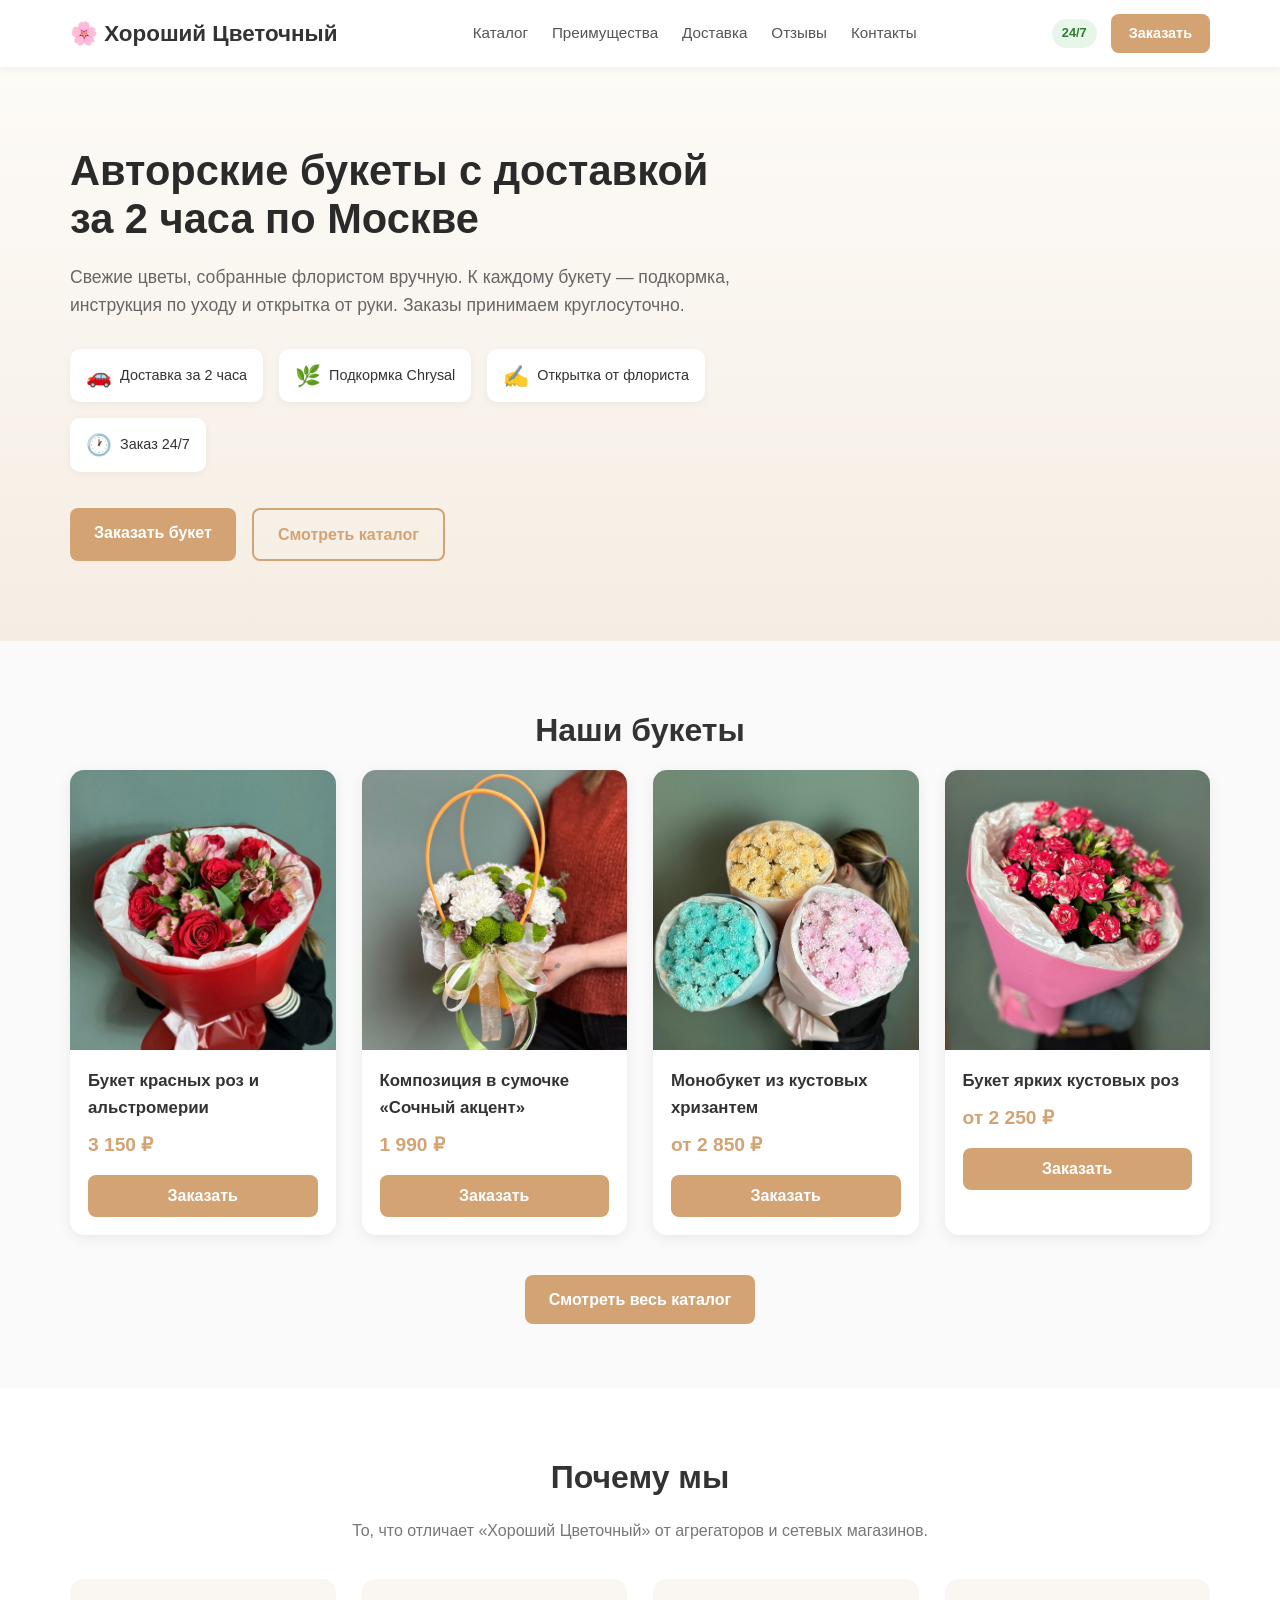
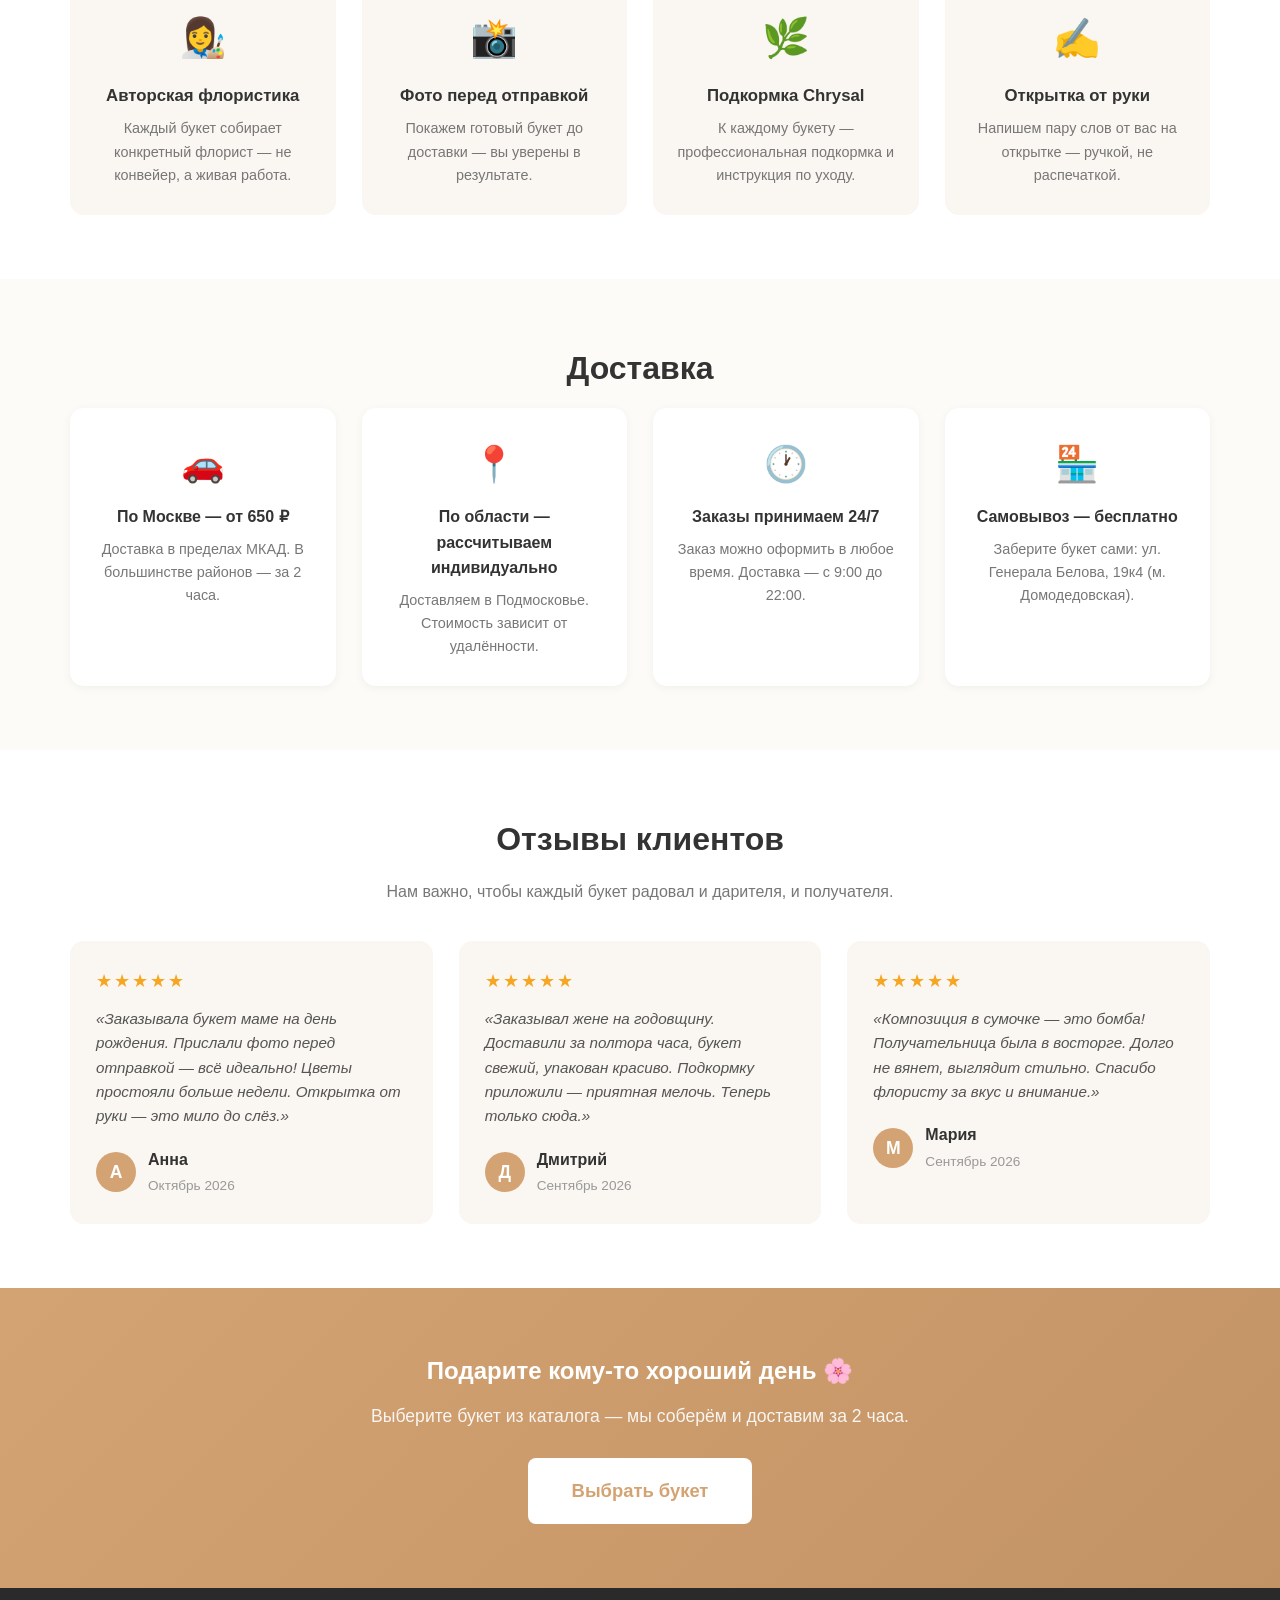
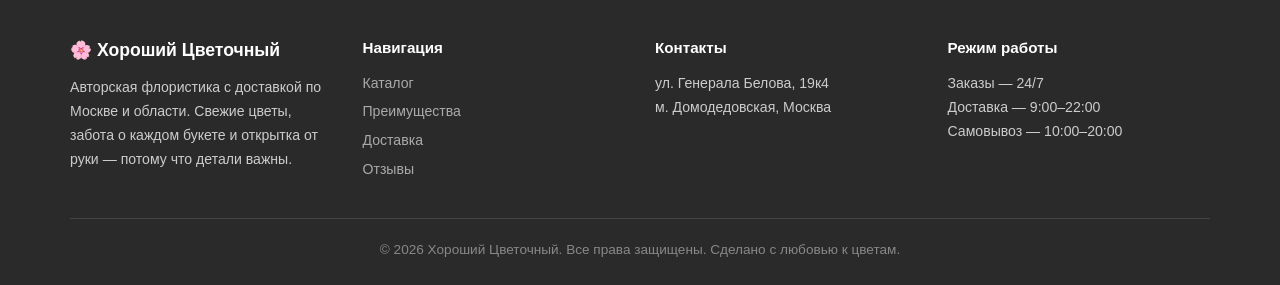
==== commit c8c3f7bb: "Update index.html" ====
--- a/index.html
+++ b/index.html
@@ -132,7 +132,7 @@
     <div class="delivery-grid">
       <div class="delivery-card">
         <span class="delivery-icon">🚗</span>
-        <h3>По Москве — от 490 ₽</h3>
+        <h3>По Москве — от 650 ₽</h3>
         <p>Доставка в пределах МКАД. В большинстве районов — за 2 часа.</p>
       </div>
       <div class="delivery-card">
@@ -255,4 +255,4 @@
 </script>
 
 </body>
-</html>+</html>
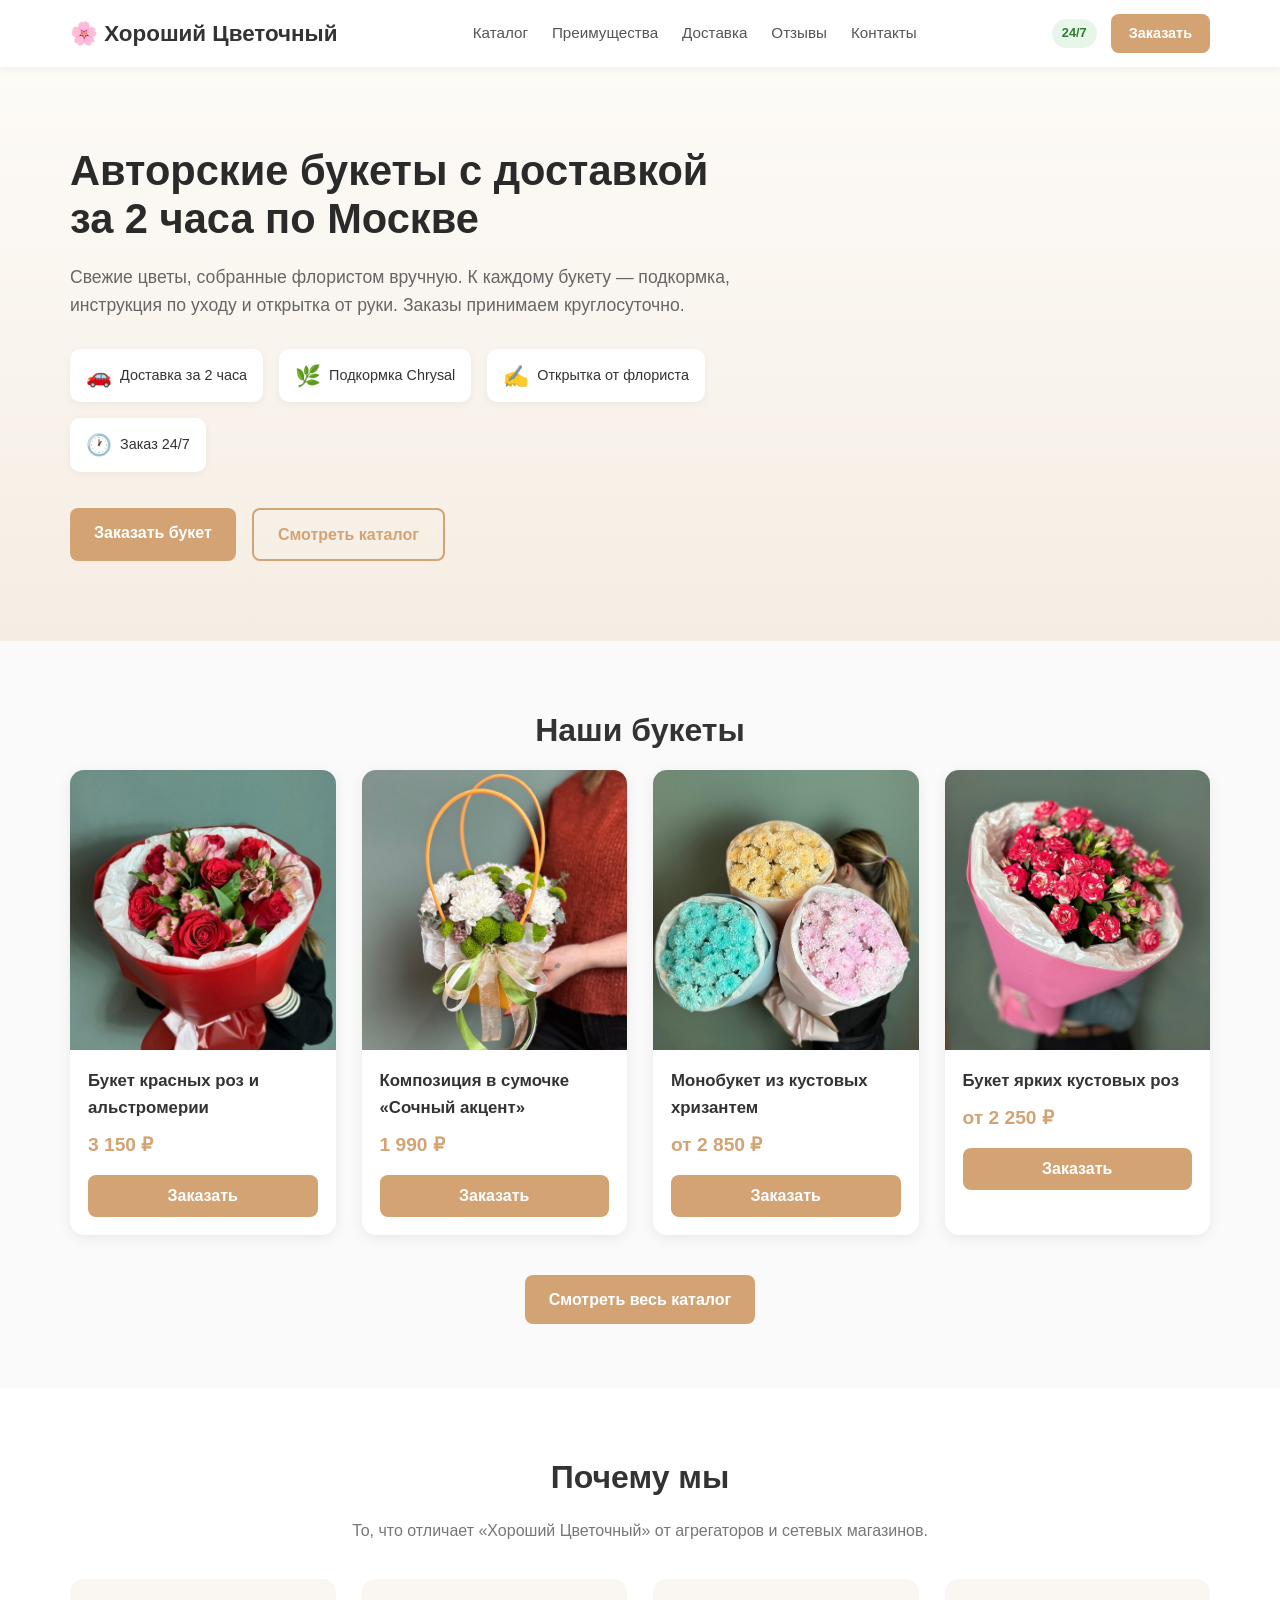
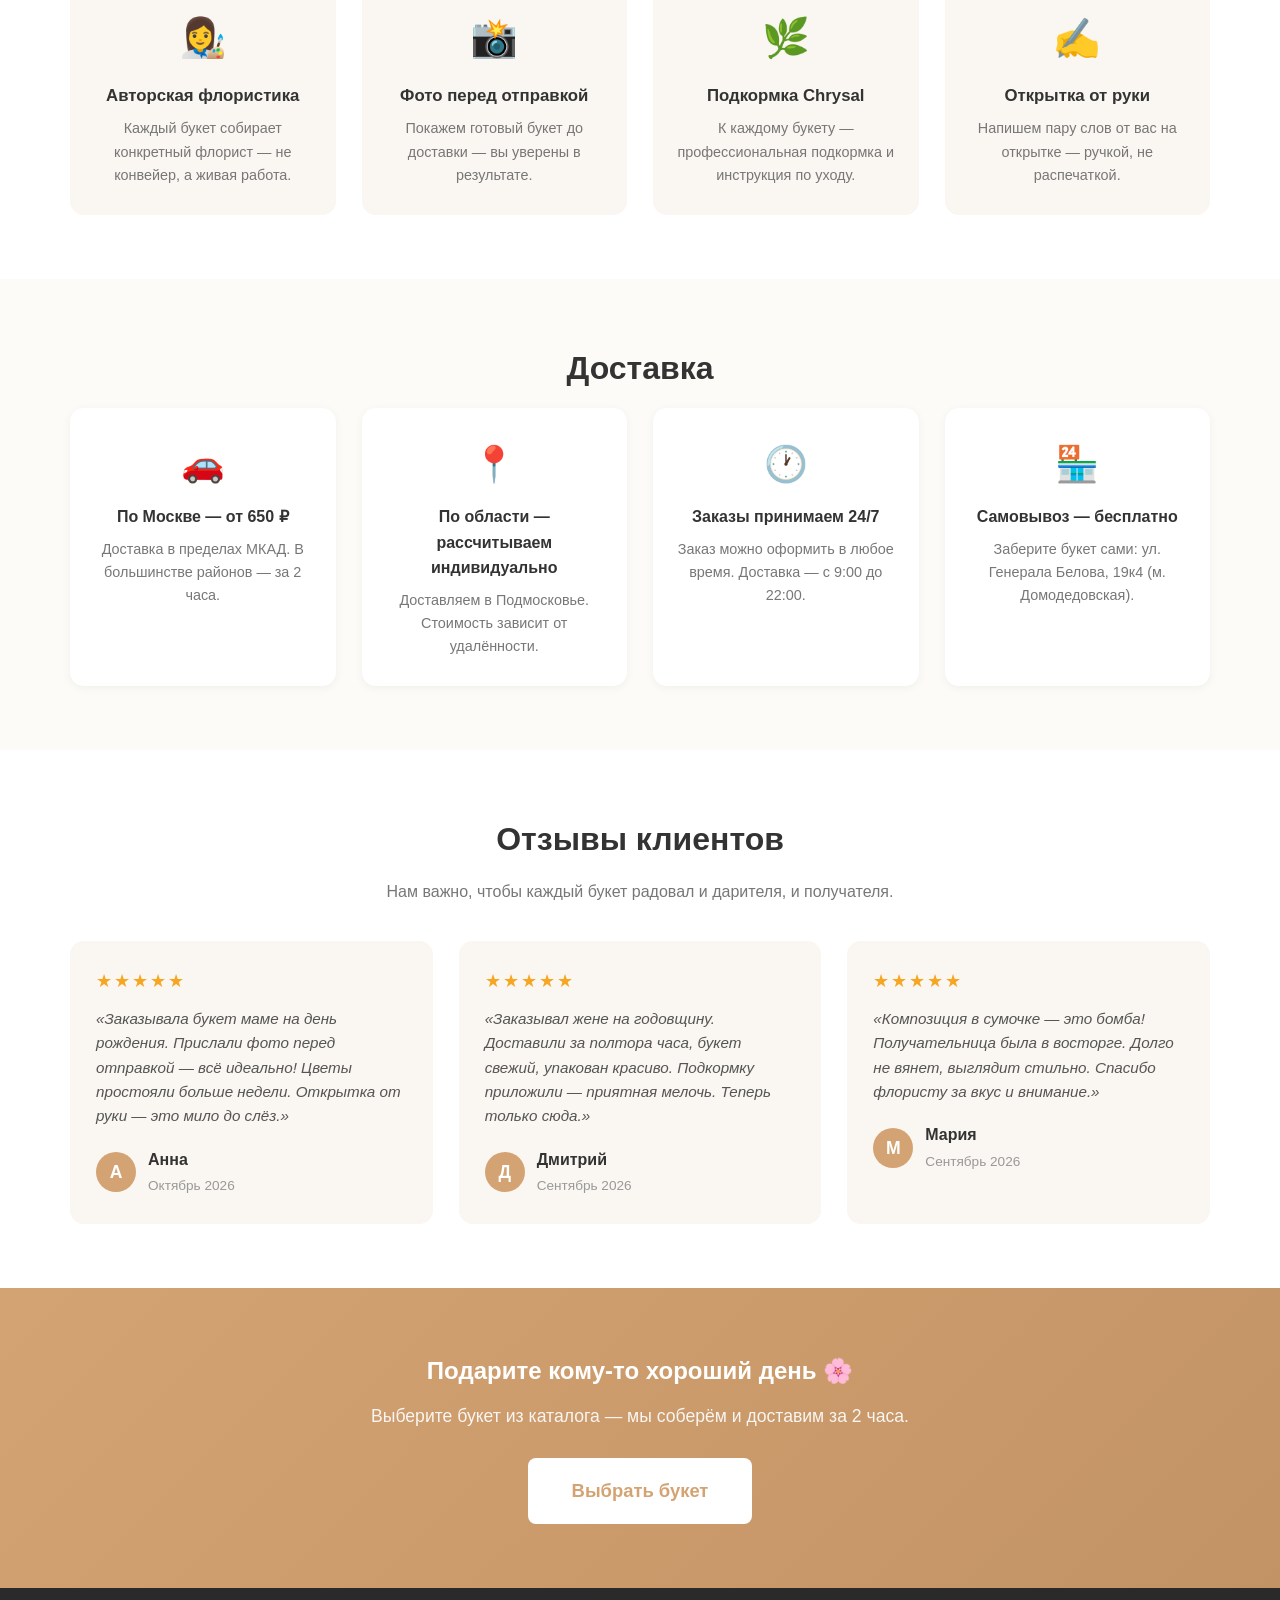
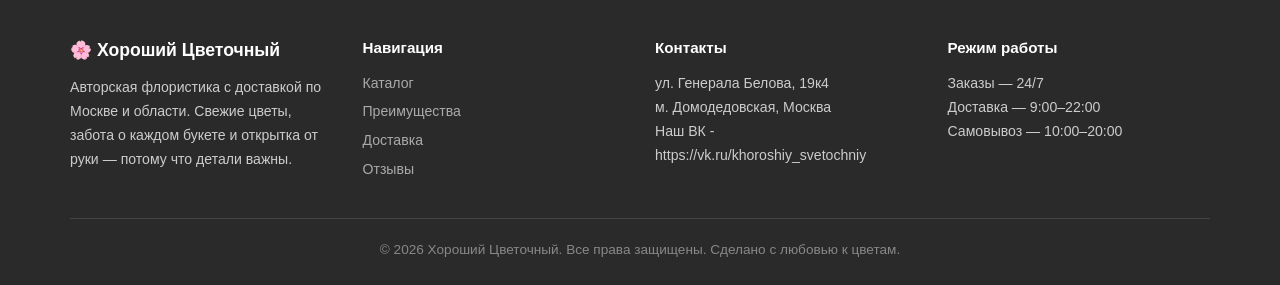
==== commit f9172c4a: "Update index.html" ====
--- a/index.html
+++ b/index.html
@@ -214,7 +214,7 @@
       </div>
       <div class="footer-col">
         <h4>Контакты</h4>
-        <p>ул. Генерала Белова, 19к4<br>м. Домодедовская, Москва</p>
+        <p>ул. Генерала Белова, 19к4<br>м. Домодедовская, Москва<br>Наш ВК - https://vk.ru/khoroshiy_svetochniy</p>
       </div>
       <div class="footer-col">
         <h4>Режим работы</h4>
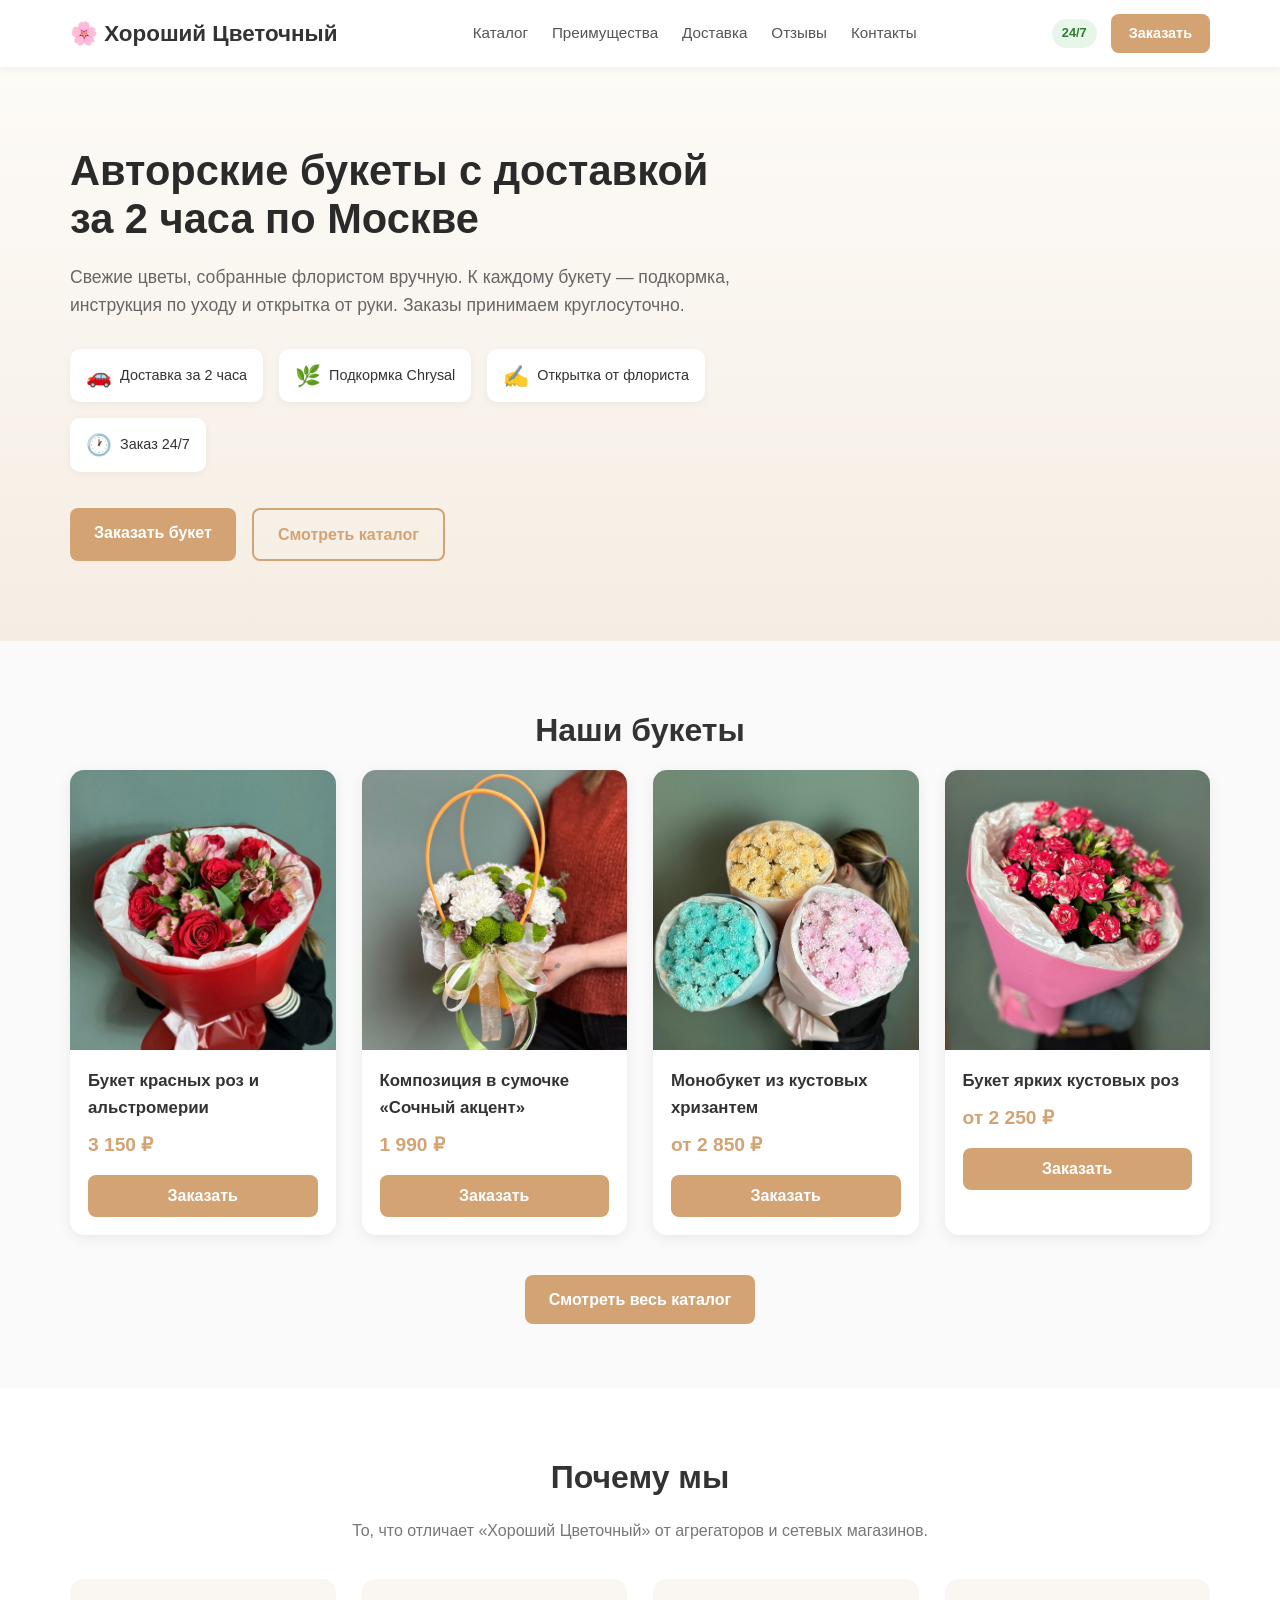
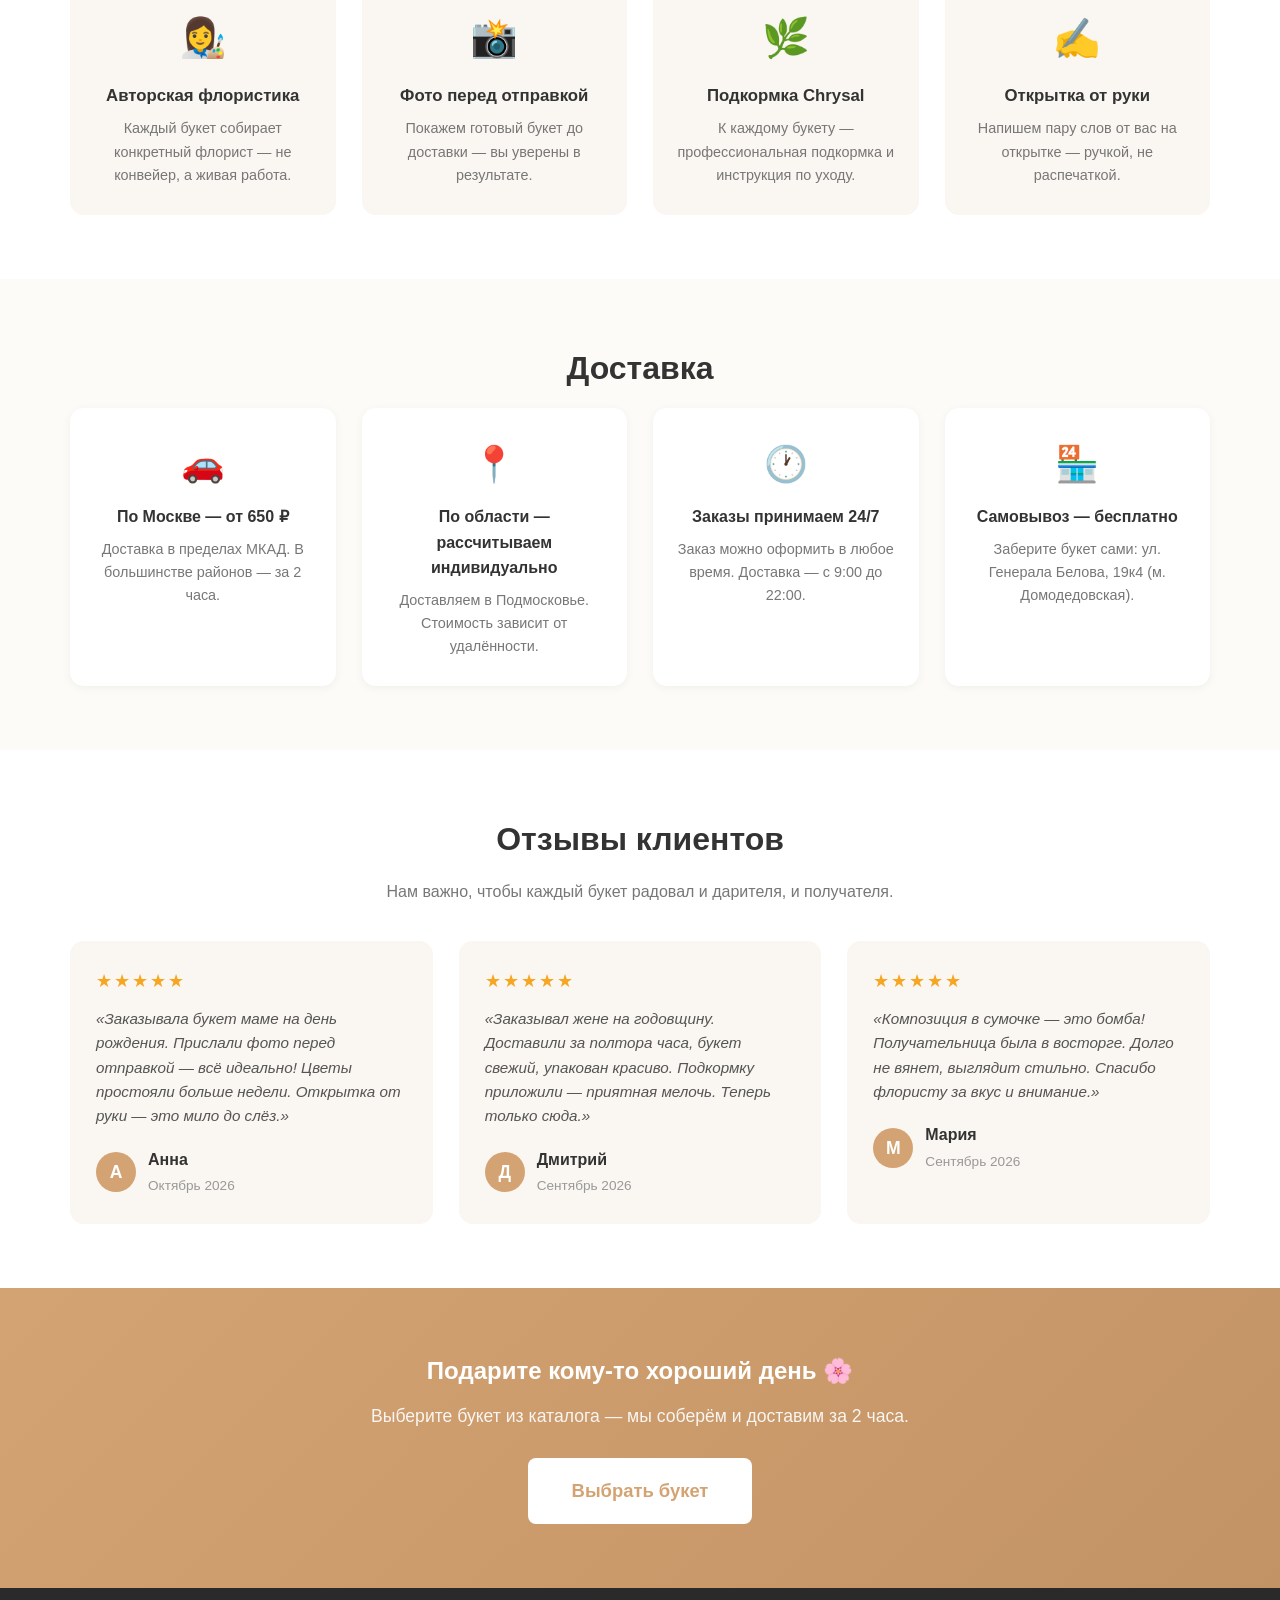
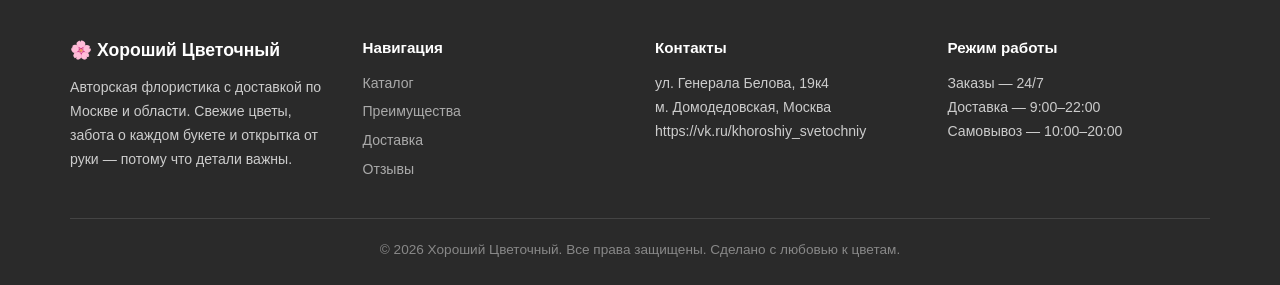
==== commit ef0952d3: "index.html" ====
--- a/index.html
+++ b/index.html
@@ -214,7 +214,7 @@
       </div>
       <div class="footer-col">
         <h4>Контакты</h4>
-        <p>ул. Генерала Белова, 19к4<br>м. Домодедовская, Москва<br>Наш ВК - https://vk.ru/khoroshiy_svetochniy</p>
+        <p>ул. Генерала Белова, 19к4<br>м. Домодедовская, Москва<br>https://vk.ru/khoroshiy_svetochniy</p>
       </div>
       <div class="footer-col">
         <h4>Режим работы</h4>
